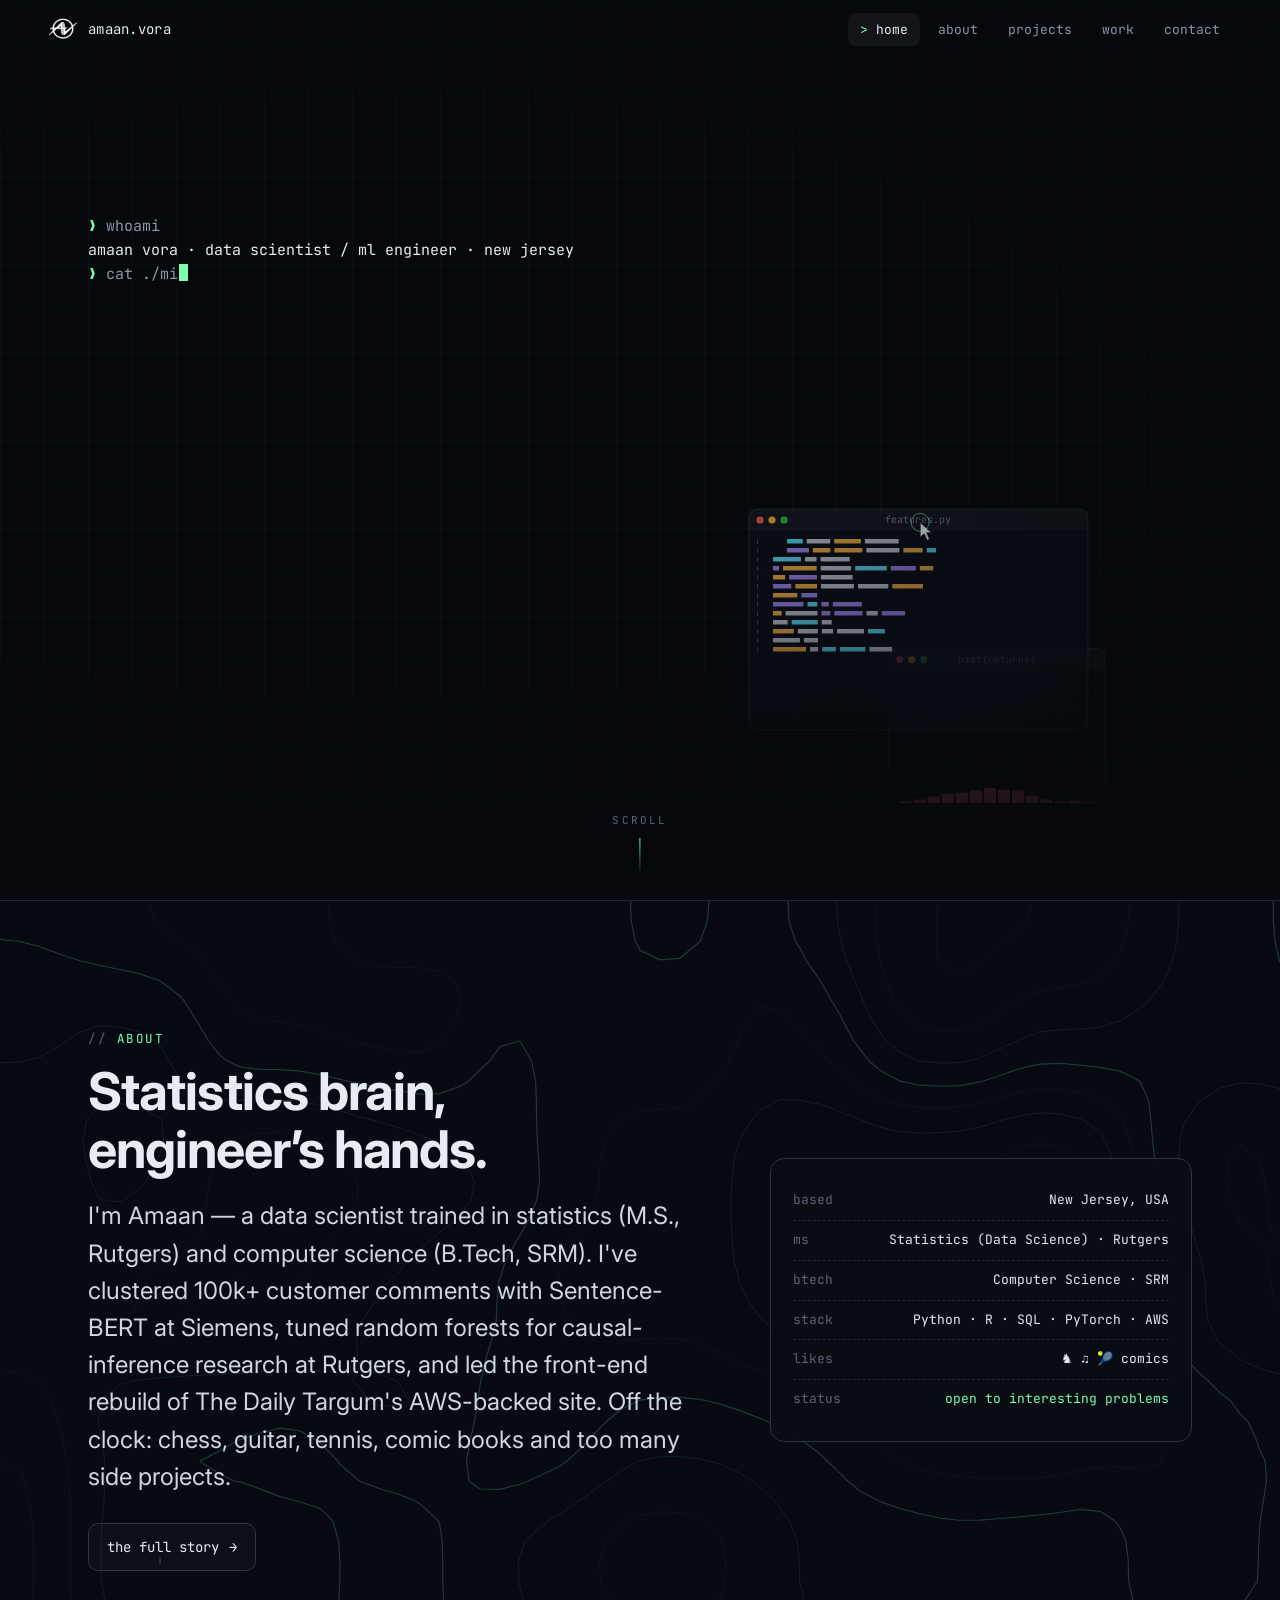
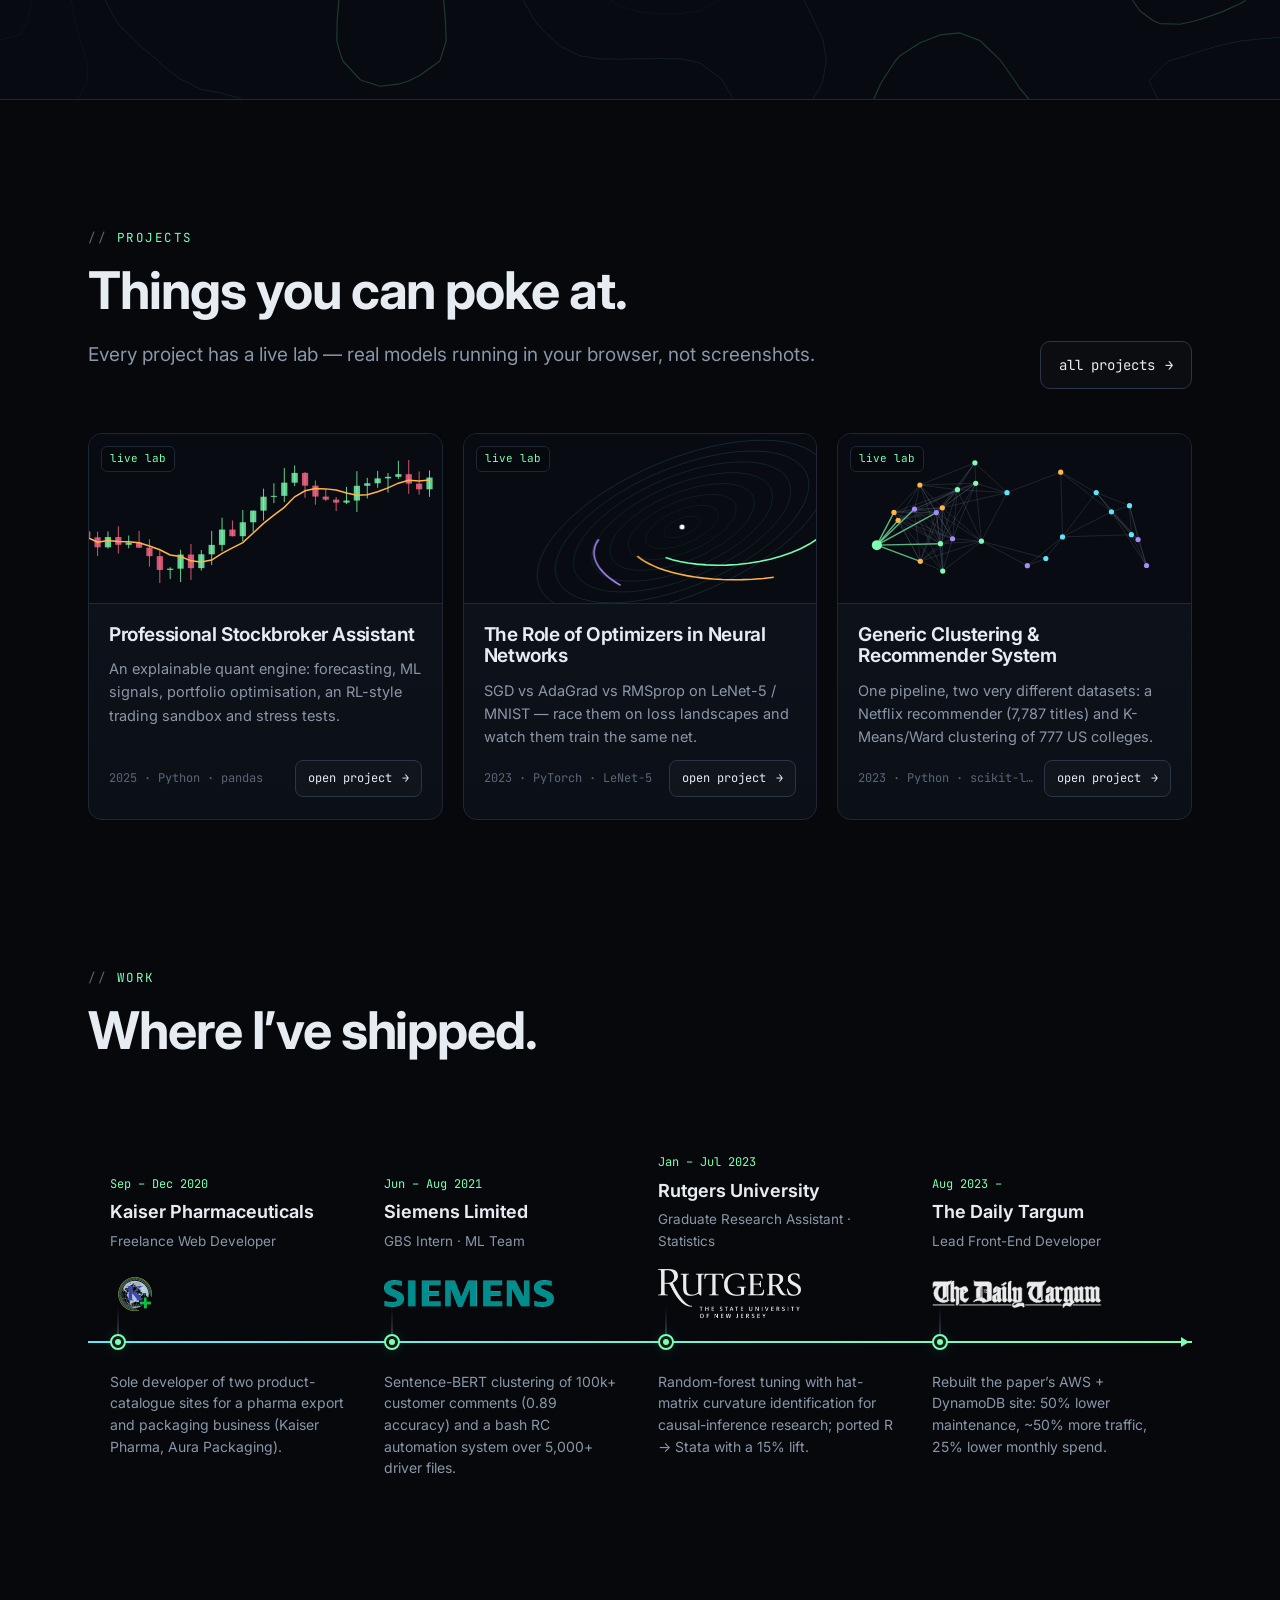
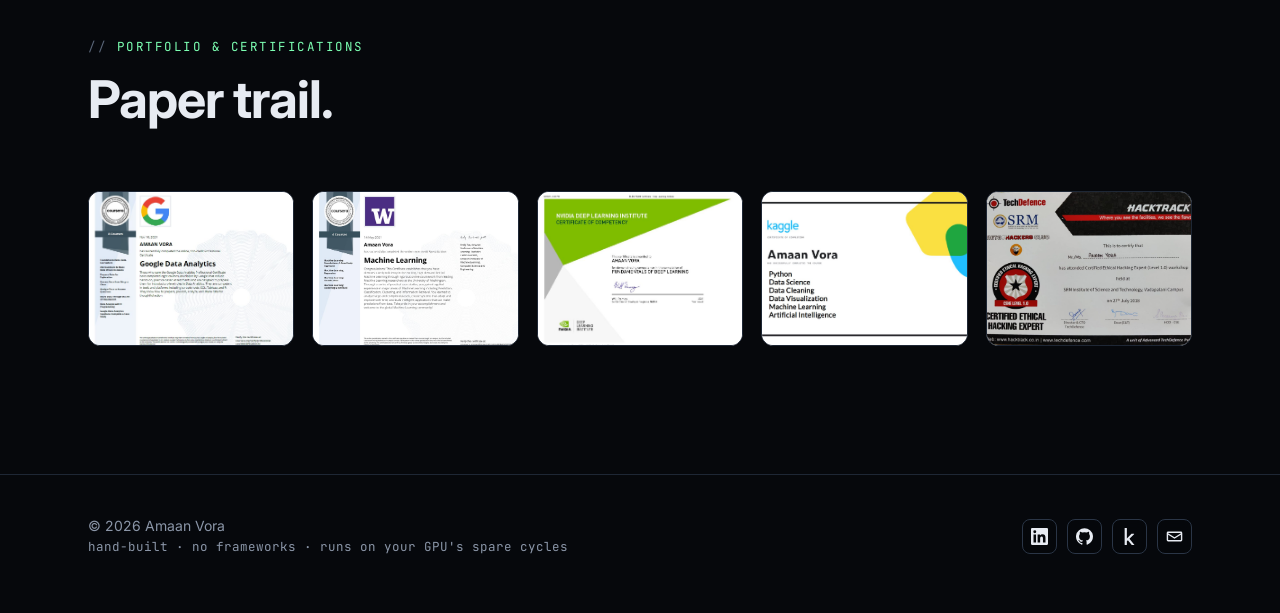
==== index.html @ f34b59be "Rebuild portfolio with live data-project labs Static site (home, about, projects, project lab pages)" ====
<!doctype html>
<html lang="en">
<head>
  <meta charset="utf-8">
  <meta name="viewport" content="width=device-width, initial-scale=1">
  <title>Amaan Vora — Data Scientist</title>
  <meta name="description" content="Amaan Vora — data scientist and ML engineer. Interactive projects, work and certifications.">
  <link rel="icon" href="assets/img/av-logo.png">
  <link rel="preconnect" href="https://fonts.googleapis.com"><link rel="preconnect" href="https://fonts.gstatic.com" crossorigin>
  <link href="https://fonts.googleapis.com/css2?family=Inter:wght@400;500;600;700;800&family=JetBrains+Mono:wght@400;500;600;700;800&display=swap" rel="stylesheet">
  <link rel="stylesheet" href="css/style.css">
</head>
<body data-page="home">

  <!-- HERO -->
  <header class="hero" id="hero">
    <canvas class="bg" id="heroCanvas" aria-hidden="true"></canvas>
    <div class="vignette"></div>
    <div class="wrap">
      <div class="term-lines" id="termLines" aria-hidden="true"></div>
      <h1 class="headline" id="headline" aria-label="Turning noise into signal."></h1>
      <p class="sub" id="heroSub"></p>
      <div class="socials" data-socials></div>
    </div>
    <div class="scroll-cue">SCROLL<i></i></div>
  </header>

  <!-- ABOUT -->
  <section class="about-strip section" id="about">
    <canvas id="aboutCanvas" aria-hidden="true"></canvas>
    <div class="wrap">
      <div class="reveal">
        <p class="eyebrow">about</p>
        <h2 class="title">Statistics brain,<br>engineer’s hands.</h2>
        <p class="big" id="aboutShort"></p>
        <a class="btn" href="about.html">the full story <span class="arr">→</span></a>
      </div>
      <div class="about-card reveal d2">
        <div class="row"><span class="k">based</span><span class="v">New Jersey, USA</span></div>
        <div class="row"><span class="k">ms</span><span class="v">Statistics (Data Science) · Rutgers</span></div>
        <div class="row"><span class="k">btech</span><span class="v">Computer Science · SRM</span></div>
        <div class="row"><span class="k">stack</span><span class="v">Python · R · SQL · PyTorch · AWS</span></div>
        <div class="row"><span class="k">likes</span><span class="v">♞ ♫ 🎾 comics</span></div>
        <div class="row"><span class="k">status</span><span class="v accent">open to interesting problems</span></div>
      </div>
    </div>
  </section>

  <!-- PROJECTS -->
  <section class="section" id="projects">
    <div class="wrap">
      <div class="section-head reveal">
        <div>
          <p class="eyebrow">projects</p>
          <h2 class="title">Things you can poke at.</h2>
          <p class="lede">Every project has a live lab — real models running in your browser, not screenshots.</p>
        </div>
        <a class="btn" href="projects.html">all projects <span class="arr">→</span></a>
      </div>
      <div class="cards" id="featured"></div>
    </div>
  </section>

  <!-- WORK -->
  <section class="section" id="work" style="padding-top:20px">
    <div class="wrap">
      <div class="section-head reveal">
        <div>
          <p class="eyebrow">work</p>
          <h2 class="title">Where I’ve shipped.</h2>
        </div>
      </div>
      <div class="timeline-scroller">
        <div class="timeline" id="timeline"><div class="axis"><i></i></div></div>
      </div>
    </div>
  </section>

  <!-- CERTS -->
  <section class="section" id="certs" style="padding-top:20px">
    <div class="wrap">
      <div class="section-head reveal">
        <div>
          <p class="eyebrow">portfolio &amp; certifications</p>
          <h2 class="title">Paper trail.</h2>
        </div>
      </div>
      <div class="certs" id="certGrid"></div>
    </div>
  </section>

  <div class="lightbox" id="lightbox"><figure><img alt=""><figcaption></figcaption></figure></div>

  <script src="js/data.js"></script>
  <script src="js/site.js"></script>
  <script src="js/minis.js"></script>
  <script src="js/home.js"></script>
</body>
</html>
---- css/style.css ----
/* =========================================================
   Amaan Vora — portfolio design system
   ========================================================= */
:root {
  --bg: #06080c;
  --bg-2: #0b0f16;
  --panel: #0f141d;
  --panel-2: #141b26;
  --line: #1e2735;
  --line-2: #2a3546;
  --text: #e7ebf2;
  --muted: #8b96a8;
  --dim: #5a6578;
  --accent: #7cffb2;      /* signal green */
  --accent-2: #5ee6ff;    /* cyan */
  --amber: #ffb547;
  --bronze: #c98a4b;
  --rose: #ff6b8b;
  --violet: #a78bfa;
  --mono: 'JetBrains Mono', ui-monospace, SFMono-Regular, Menlo, monospace;
  --sans: 'Inter', system-ui, -apple-system, Segoe UI, Roboto, sans-serif;
  --pixel: 'Press Start 2P', var(--mono);
  --radius: 14px;
  --gutter: clamp(16px, 4vw, 48px);
  --maxw: 1200px;
  color-scheme: dark;
}

* { box-sizing: border-box; }
html { scroll-behavior: smooth; }
html, body { margin: 0; background: var(--bg); color: var(--text); }
body {
  font-family: var(--sans);
  font-size: 16px;
  line-height: 1.6;
  -webkit-font-smoothing: antialiased;
  overflow-x: hidden;
}
img { max-width: 100%; display: block; }
a { color: inherit; text-decoration: none; }
button { font: inherit; color: inherit; }
::selection { background: var(--accent); color: #000; }

.wrap { max-width: var(--maxw); margin: 0 auto; padding: 0 var(--gutter); }
.mono { font-family: var(--mono); }
.muted { color: var(--muted); }
.accent { color: var(--accent); }

/* ---------- nav ---------- */
.nav {
  position: fixed; inset: 0 0 auto 0; z-index: 50;
  display: flex; align-items: center; justify-content: space-between;
  padding: 14px var(--gutter);
  transition: background .3s, backdrop-filter .3s, border-color .3s;
  border-bottom: 1px solid transparent;
}
.nav.scrolled { background: rgba(6, 8, 12, .72); backdrop-filter: blur(12px); border-color: var(--line); }
.nav .brand { display: flex; align-items: center; gap: 10px; font-family: var(--mono); font-size: 14px; letter-spacing: .02em; }
.nav .brand img { width: 30px; height: 30px; }
.nav .brand span b { color: var(--accent); font-weight: 500; }
.nav ul { display: flex; gap: 6px; list-style: none; margin: 0; padding: 0; }
.nav ul a {
  font-family: var(--mono); font-size: 13px; padding: 8px 12px; border-radius: 8px; color: var(--muted);
  transition: color .2s, background .2s;
}
.nav ul a:hover, .nav ul a.active { color: var(--text); background: rgba(255,255,255,.05); }
.nav ul a.active::before { content: '> '; color: var(--accent); }
.nav .burger { display: none; background: none; border: 1px solid var(--line-2); border-radius: 8px; width: 40px; height: 36px; cursor: pointer; }
.nav .burger i { display: block; width: 18px; height: 2px; background: var(--text); margin: 4px auto; transition: transform .3s, opacity .3s; }
@media (max-width: 720px) {
  .nav .burger { display: block; }
  .nav ul {
    position: fixed; top: 64px; right: 12px; left: 12px; flex-direction: column; padding: 10px;
    background: rgba(11,15,22,.97); border: 1px solid var(--line); border-radius: 12px;
    transform: translateY(-10px); opacity: 0; pointer-events: none; transition: .25s;
  }
  .nav.open ul { transform: none; opacity: 1; pointer-events: auto; }
  .nav ul a { display: block; padding: 12px; font-size: 15px; }
}

/* ---------- buttons & chips ---------- */
.btn {
  display: inline-flex; align-items: center; gap: 10px; cursor: pointer;
  font-family: var(--mono); font-size: 14px; padding: 12px 18px; border-radius: 10px;
  border: 1px solid var(--line-2); background: rgba(255,255,255,.02); color: var(--text);
  transition: border-color .2s, background .2s, transform .2s, color .2s;
}
.btn:hover { border-color: var(--accent); color: var(--accent); transform: translateY(-1px); }
.btn.primary { background: var(--accent); color: #04130a; border-color: var(--accent); font-weight: 600; }
.btn.primary:hover { background: #a6ffcb; color: #04130a; }
.btn.sm { padding: 8px 12px; font-size: 12px; border-radius: 8px; }
.btn .arr { transition: transform .2s; }
.btn:hover .arr { transform: translateX(3px); }
.chip {
  display: inline-block; font-family: var(--mono); font-size: 11.5px; padding: 4px 9px; border-radius: 999px;
  border: 1px solid var(--line-2); color: var(--muted); white-space: nowrap;
}
.chips { display: flex; flex-wrap: wrap; gap: 6px; }

/* ---------- section scaffolding ---------- */
section { position: relative; }
.section { padding: clamp(72px, 10vw, 140px) 0; }
.eyebrow { font-family: var(--mono); font-size: 12.5px; color: var(--accent); letter-spacing: .12em; text-transform: uppercase; margin: 0 0 14px; }
.eyebrow::before { content: '// '; color: var(--dim); }
h1, h2, h3 { line-height: 1.12; margin: 0; letter-spacing: -.02em; }
h2.title { font-size: clamp(30px, 4.6vw, 52px); font-weight: 700; margin-bottom: 18px; }
.lede { font-size: clamp(16px, 1.6vw, 19px); color: var(--muted); max-width: 64ch; }
.section-head { display: flex; justify-content: space-between; align-items: end; gap: 24px; flex-wrap: wrap; margin-bottom: 44px; }

/* reveal on scroll */
.reveal { opacity: 0; transform: translateY(24px); transition: opacity .8s cubic-bezier(.2,.7,.2,1), transform .8s cubic-bezier(.2,.7,.2,1); }
.reveal.in { opacity: 1; transform: none; }
.reveal.d1 { transition-delay: .08s; } .reveal.d2 { transition-delay: .16s; } .reveal.d3 { transition-delay: .24s; }

/* ---------- footer ---------- */
.footer { border-top: 1px solid var(--line); padding: 40px 0 56px; color: var(--muted); font-size: 14px; }
.footer .wrap { display: flex; justify-content: space-between; gap: 20px; flex-wrap: wrap; align-items: center; }
.footer .mono { font-size: 12.5px; }
.socials { display: flex; gap: 10px; flex-wrap: wrap; }
.social {
  display: inline-flex; align-items: center; gap: 9px; padding: 10px 14px; border-radius: 10px;
  border: 1px solid var(--line-2); font-family: var(--mono); font-size: 13px; color: var(--text);
  background: rgba(6,8,12,.55); backdrop-filter: blur(6px);
  transition: border-color .2s, color .2s, transform .2s;
}
.social svg { width: 17px; height: 17px; fill: currentColor; }
.social:hover { border-color: var(--accent); color: var(--accent); transform: translateY(-2px); }
.footer .social { padding: 8px; border-radius: 8px; }
.footer .social span { display: none; }

/* =========================================================
   HOME
   ========================================================= */
.hero { position: relative; min-height: 100svh; display: flex; align-items: center; overflow: hidden; }
.hero canvas.bg { position: absolute; inset: 0; width: 100%; height: 100%; }
.hero .vignette { position: absolute; inset: 0; pointer-events: none;
  background: radial-gradient(120% 80% at 30% 50%, transparent 30%, rgba(6,8,12,.85) 85%), linear-gradient(to bottom, transparent 70%, var(--bg)); }
.hero .wrap { position: relative; z-index: 2; width: 100%; padding-top: 80px; padding-bottom: 60px; }
.term-lines { font-family: var(--mono); font-size: clamp(13px, 1.4vw, 15px); color: var(--muted); min-height: 5.2em; margin-bottom: 18px; }
.term-lines .ln { white-space: pre; }
.term-lines .p { color: var(--accent); }
.term-lines .out { color: var(--text); }
.headline {
  font-family: var(--mono); font-weight: 700; font-size: clamp(40px, 8.6vw, 112px);
  line-height: 1.02; letter-spacing: -.04em; margin: 0; min-height: 2.1em;
}
.headline .l2 { color: var(--accent); }
.caret { display: inline-block; width: .55em; height: .95em; background: var(--accent); vertical-align: -0.1em; margin-left: .06em; animation: blink 1s steps(1) infinite; }
.term-lines .caret { width: .6em; height: 1.1em; }
@keyframes blink { 50% { opacity: 0; } }
.hero .sub { font-size: clamp(16px, 1.8vw, 20px); color: var(--muted); max-width: 52ch; margin: 26px 0 32px; opacity: 0; transform: translateY(10px); transition: .8s; }
.hero .socials { opacity: 0; transform: translateY(10px); transition: .8s .15s; }
.hero.done .sub, .hero.done .socials { opacity: 1; transform: none; }
.scroll-cue { position: absolute; left: 50%; bottom: 26px; transform: translateX(-50%); z-index: 2; font-family: var(--mono); font-size: 11px; color: var(--dim); letter-spacing: .2em; text-align: center; }
.scroll-cue i { display: block; width: 1px; height: 36px; margin: 8px auto 0; background: linear-gradient(var(--accent), transparent); animation: cue 2s infinite; transform-origin: top; }
@keyframes cue { 0% { transform: scaleY(0); } 50% { transform: scaleY(1); } 100% { transform: scaleY(1); opacity: 0; } }

/* about strip */
.about-strip { background: #070a10; overflow: hidden; border-top: 1px solid var(--line); border-bottom: 1px solid var(--line); }
.about-strip canvas { position: absolute; inset: 0; width: 100%; height: 100%; opacity: .9; }
.about-strip .wrap { position: relative; z-index: 1; display: grid; grid-template-columns: 1.2fr .8fr; gap: 48px; align-items: center; }
.about-strip p.big { font-size: clamp(18px, 2.1vw, 24px); line-height: 1.55; color: #cfd6e2; margin: 0 0 28px; }
.about-card { border: 1px solid var(--line-2); border-radius: var(--radius); background: rgba(10,14,20,.7); backdrop-filter: blur(8px); padding: 22px; font-family: var(--mono); font-size: 13px; }
.about-card .row { display: flex; justify-content: space-between; gap: 12px; padding: 9px 0; border-bottom: 1px dashed var(--line); }
.about-card .row:last-child { border: 0; }
.about-card .k { color: var(--dim); }
.about-card .v { color: var(--text); text-align: right; }
.about-card .v.accent { color: var(--accent); }
@media (max-width: 860px) { .about-strip .wrap { grid-template-columns: 1fr; } }

/* project cards */
.cards { display: grid; grid-template-columns: repeat(3, 1fr); gap: 20px; }
@media (max-width: 960px) { .cards { grid-template-columns: 1fr 1fr; } }
@media (max-width: 640px) { .cards { grid-template-columns: 1fr; } }
.pcard {
  position: relative; display: flex; flex-direction: column; border: 1px solid var(--line); border-radius: var(--radius);
  background: linear-gradient(180deg, var(--panel), var(--bg-2)); overflow: hidden;
  transition: border-color .3s, transform .3s, box-shadow .3s;
}
.pcard:hover { border-color: var(--line-2); transform: translateY(-4px); box-shadow: 0 20px 50px -20px rgba(124,255,178,.18); }
.pcard .viz { height: 170px; border-bottom: 1px solid var(--line); position: relative; background: #080b11; }
.pcard .viz canvas { width: 100%; height: 100%; display: block; }
.pcard .viz .tag { position: absolute; top: 12px; left: 12px; font-family: var(--mono); font-size: 11px; color: var(--accent); background: rgba(6,8,12,.75); padding: 3px 8px; border-radius: 6px; border: 1px solid var(--line); }
.pcard .body { padding: 20px 20px 22px; display: flex; flex-direction: column; gap: 12px; flex: 1; }
.pcard h3 { font-size: 19px; font-weight: 650; }
.pcard p { margin: 0; color: var(--muted); font-size: 14.5px; flex: 1; }
.pcard .foot { display: flex; justify-content: space-between; align-items: center; gap: 10px; }
.pcard .yr { font-family: var(--mono); font-size: 12px; color: var(--dim); min-width: 0; overflow: hidden; text-overflow: ellipsis; white-space: nowrap; }
.pcard .foot .btn { white-space: nowrap; flex-shrink: 0; }

/* work timeline */
.timeline-scroller { overflow-x: auto; overflow-y: hidden; padding: 8px 0 18px; scrollbar-width: thin; scrollbar-color: var(--line-2) transparent; }
.timeline { position: relative; display: grid; grid-auto-flow: column; grid-auto-columns: minmax(250px, 1fr); min-width: 100%; padding: 0 4px; }
.timeline .axis { position: absolute; left: 0; right: 0; top: 210px; height: 2px; background: var(--line); }
.timeline .axis i { position: absolute; inset: 0; background: linear-gradient(90deg, var(--accent-2), var(--accent)); transform-origin: left; transform: scaleX(0); transition: transform 1.6s cubic-bezier(.6,.1,.2,1); }
.timeline.in .axis i { transform: scaleX(1); }
.timeline .axis::after { content: ''; position: absolute; right: -2px; top: -4px; border: 5px solid transparent; border-left: 8px solid var(--accent); }
.tnode { position: relative; padding: 0 18px; height: 340px; }
.tnode .above { position: absolute; left: 18px; right: 18px; bottom: calc(340px - 210px + 22px); display: flex; flex-direction: column; gap: 4px; }
.tnode .dates { font-family: var(--mono); font-size: 12px; color: var(--accent); }
.tnode .org { font-size: 18px; font-weight: 650; }
.tnode .role { font-size: 13.5px; color: var(--muted); }
.tnode .logo { height: 50px; display: flex; align-items: center; margin-top: 12px; }
.tnode .logo img { max-height: 50px; max-width: 170px; object-fit: contain; filter: drop-shadow(0 0 0 transparent); opacity: .92; }
.tnode .dot { position: absolute; left: 18px; top: 203px; width: 16px; height: 16px; border-radius: 50%; background: var(--bg); border: 2px solid var(--accent); transform: scale(0); transition: transform .4s cubic-bezier(.3,1.6,.5,1); }
.tnode .dot::after { content: ''; position: absolute; inset: 3px; border-radius: 50%; background: var(--accent); box-shadow: 0 0 14px var(--accent); }
.timeline.in .tnode .dot { transform: scale(1); }
.tnode .below { position: absolute; top: 240px; left: 18px; right: 18px; font-size: 14px; color: var(--muted); line-height: 1.55; opacity: 0; transform: translateY(8px); transition: .6s; }
.timeline.in .tnode .below { opacity: 1; transform: none; }
.tnode .stem { position: absolute; left: 25px; top: 176px; width: 2px; height: 27px; background: linear-gradient(transparent, var(--line-2)); }

/* certificates */
.certs { display: grid; grid-template-columns: repeat(auto-fit, minmax(200px, 1fr)); gap: 18px; }
.cert {
  position: relative; border-radius: 12px; overflow: hidden; border: 1px solid var(--line); background: #fff;
  aspect-ratio: 1.33; cursor: zoom-in; transform-style: preserve-3d; transition: transform .25s, box-shadow .3s, border-color .3s;
}
.cert img { width: 100%; height: 100%; object-fit: cover; object-position: top; }
.cert::after { content: ''; position: absolute; inset: 0; background: linear-gradient(115deg, transparent 40%, rgba(255,255,255,.35) 50%, transparent 60%); transform: translateX(-100%); transition: transform .7s; }
.cert:hover::after { transform: translateX(100%); }
.cert:hover { box-shadow: 0 24px 60px -24px rgba(94,230,255,.35); border-color: var(--line-2); }
.lightbox { position: fixed; inset: 0; z-index: 100; background: rgba(3,4,7,.9); backdrop-filter: blur(6px); display: none; align-items: center; justify-content: center; padding: 24px; cursor: zoom-out; }
.lightbox.on { display: flex; }
.lightbox figure { margin: 0; max-width: min(1100px, 96vw); }
.lightbox img { max-height: 82vh; border-radius: 10px; margin: 0 auto; }
.lightbox figcaption { font-family: var(--mono); font-size: 13px; color: var(--muted); text-align: center; margin-top: 14px; }

/* =========================================================
   PROJECTS
   ========================================================= */
.proj-hero { position: relative; min-height: 78svh; display: flex; align-items: flex-end; overflow: hidden; border-bottom: 1px solid var(--line); }
.proj-hero canvas { position: absolute; inset: 0; width: 100%; height: 100%; }
.proj-hero .wrap { position: relative; z-index: 2; padding-top: 120px; padding-bottom: 60px; width: 100%; }
.proj-hero h1 { font-family: var(--mono); font-size: clamp(38px, 7vw, 88px); letter-spacing: -.04em; }
.proj-hero h1 em { font-style: normal; color: var(--accent); }
.proj-hero .lede { margin-top: 16px; }
.proj-hero .fade { position: absolute; inset: 0; background: linear-gradient(to top, var(--bg) 4%, rgba(6,8,12,.55) 45%, rgba(6,8,12,.2)); pointer-events: none; z-index: 1; }
.filters { display: flex; gap: 8px; flex-wrap: wrap; margin-bottom: 30px; }
.filters button { cursor: pointer; font-family: var(--mono); font-size: 12.5px; padding: 8px 14px; border-radius: 999px; border: 1px solid var(--line-2); background: transparent; color: var(--muted); transition: .2s; }
.filters button:hover { color: var(--text); }
.filters button.on { background: var(--accent); border-color: var(--accent); color: #04130a; }
.pcard.hide { display: none; }

/* project detail */
.pd-head { padding: 130px 0 40px; border-bottom: 1px solid var(--line); background: radial-gradient(80% 120% at 85% 0%, rgba(94,230,255,.08), transparent 60%), radial-gradient(60% 80% at 0% 0%, rgba(124,255,178,.06), transparent 60%); }
.crumbs { font-family: var(--mono); font-size: 12.5px; color: var(--dim); margin-bottom: 18px; }
.crumbs a:hover { color: var(--accent); }
.pd-head h1 { font-size: clamp(30px, 5vw, 56px); font-weight: 750; max-width: 22ch; }
.pd-head .lede { margin: 16px 0 24px; }
.pd-head .actions { display: flex; gap: 10px; flex-wrap: wrap; margin-top: 26px; }
.metrics { display: grid; grid-template-columns: repeat(3, 1fr); gap: 1px; background: var(--line); border: 1px solid var(--line); border-radius: 12px; overflow: hidden; margin-top: 34px; max-width: 760px; }
.metrics div { background: var(--bg-2); padding: 16px 18px; }
.metrics b { display: block; font-family: var(--mono); font-size: clamp(18px, 2.4vw, 26px); color: var(--accent); font-weight: 600; }
.metrics span { font-size: 12.5px; color: var(--muted); }
@media (max-width: 560px) { .metrics { grid-template-columns: 1fr; } }

.lab { margin: 40px 0 10px; border: 1px solid var(--line-2); border-radius: 16px; overflow: hidden; background: var(--bg-2); box-shadow: 0 30px 80px -40px rgba(0,0,0,.9); }
.lab-bar { display: flex; align-items: center; gap: 8px; padding: 10px 14px; border-bottom: 1px solid var(--line); background: #0a0e15; font-family: var(--mono); font-size: 12px; color: var(--dim); }
.lab-bar .dots { display: flex; gap: 6px; margin-right: 8px; }
.lab-bar .dots i { width: 10px; height: 10px; border-radius: 50%; background: #2a3242; }
.lab-bar .dots i:nth-child(1) { background: #ff5f57; } .lab-bar .dots i:nth-child(2) { background: #febc2e; } .lab-bar .dots i:nth-child(3) { background: #28c840; }
.lab-bar .live { margin-left: auto; color: var(--accent); display: flex; align-items: center; gap: 6px; }
.lab-bar .live::before { content: ''; width: 7px; height: 7px; border-radius: 50%; background: var(--accent); box-shadow: 0 0 8px var(--accent); animation: blink 1.6s infinite; }
.lab-body { padding: clamp(14px, 2.4vw, 26px); }
.tabs { display: flex; gap: 4px; flex-wrap: wrap; border-bottom: 1px solid var(--line); margin: calc(-1 * clamp(14px, 2.4vw, 26px)) calc(-1 * clamp(14px, 2.4vw, 26px)) 22px; padding: 0 clamp(10px, 2vw, 20px); background: #0a0e15; overflow-x: auto; }
.tabs button { cursor: pointer; background: none; border: 0; border-bottom: 2px solid transparent; padding: 13px 14px 11px; font-family: var(--mono); font-size: 12.5px; color: var(--muted); white-space: nowrap; }
.tabs button.on { color: var(--text); border-color: var(--accent); }
.tabpane { display: none; } .tabpane.on { display: block; }

.controls { display: flex; flex-wrap: wrap; gap: 14px 22px; align-items: flex-end; margin-bottom: 18px; }
.ctl { display: flex; flex-direction: column; gap: 6px; font-family: var(--mono); font-size: 11.5px; color: var(--muted); min-width: 120px; }
.ctl output { color: var(--accent); }
.ctl .lbl { display: flex; justify-content: space-between; gap: 10px; }
select, input[type=text], input[type=number] {
  background: var(--panel); border: 1px solid var(--line-2); color: var(--text); border-radius: 8px; padding: 9px 11px; font-family: var(--mono); font-size: 13px; outline: none; min-width: 0;
}
select:focus, input[type=text]:focus { border-color: var(--accent); }
input[type=range] { -webkit-appearance: none; appearance: none; width: 100%; min-width: 120px; height: 4px; border-radius: 4px; background: var(--line-2); outline: none; }
input[type=range]::-webkit-slider-thumb { -webkit-appearance: none; width: 14px; height: 14px; border-radius: 50%; background: var(--accent); cursor: pointer; box-shadow: 0 0 0 4px rgba(124,255,178,.15); }
input[type=range]::-moz-range-thumb { width: 14px; height: 14px; border: 0; border-radius: 50%; background: var(--accent); cursor: pointer; }
.seg { display: inline-flex; border: 1px solid var(--line-2); border-radius: 9px; overflow: hidden; }
.seg button { cursor: pointer; background: transparent; border: 0; padding: 8px 12px; font-family: var(--mono); font-size: 12px; color: var(--muted); }
.seg button + button { border-left: 1px solid var(--line-2); }
.seg button.on { background: var(--accent); color: #04130a; }

.grid2 { display: grid; grid-template-columns: 1fr 1fr; gap: 18px; }
.grid3 { display: grid; grid-template-columns: repeat(3, 1fr); gap: 18px; }
.grid-main { display: grid; grid-template-columns: 1.6fr 1fr; gap: 18px; }
@media (max-width: 860px) { .grid2, .grid3, .grid-main { grid-template-columns: 1fr; } }
.panel { border: 1px solid var(--line); border-radius: 12px; background: var(--panel); padding: 14px; min-width: 0; }
.panel h4 { margin: 0 0 10px; font-family: var(--mono); font-size: 12px; font-weight: 500; color: var(--muted); letter-spacing: .04em; display: flex; justify-content: space-between; gap: 10px; }
.panel h4 b { color: var(--text); font-weight: 500; }
.chart { width: 100%; height: 300px; display: block; }
.chart.sm { height: 180px; } .chart.xs { height: 120px; } .chart.lg { height: 380px; }
.kpis { display: grid; grid-template-columns: repeat(auto-fit, minmax(120px, 1fr)); gap: 10px; margin-bottom: 18px; }
.kpi { border: 1px solid var(--line); border-radius: 10px; padding: 11px 13px; background: var(--panel); }
.kpi span { display: block; font-family: var(--mono); font-size: 10.5px; color: var(--dim); text-transform: uppercase; letter-spacing: .08em; }
.kpi b { font-family: var(--mono); font-size: 19px; font-weight: 600; }
.pos { color: var(--accent) !important; } .neg { color: var(--rose) !important; } .warn { color: var(--amber) !important; }
.note { font-size: 12.5px; color: var(--dim); font-family: var(--mono); margin-top: 12px; }
table.tbl { width: 100%; border-collapse: collapse; font-family: var(--mono); font-size: 12.5px; }
table.tbl th, table.tbl td { padding: 8px 6px; border-bottom: 1px solid var(--line); text-align: right; }
table.tbl th:first-child, table.tbl td:first-child { text-align: left; }
table.tbl th { color: var(--dim); font-weight: 500; }
.legend { display: flex; flex-wrap: wrap; gap: 6px 14px; font-family: var(--mono); font-size: 11.5px; color: var(--muted); margin-top: 8px; }
.legend i { display: inline-block; width: 10px; height: 10px; border-radius: 2px; margin-right: 6px; vertical-align: -1px; }
.legend .off { opacity: .35; }
.legend span { cursor: pointer; }

.story { display: grid; grid-template-columns: 1fr 1fr; gap: 48px; padding: 60px 0 30px; }
.story p { color: #c3cbd8; margin: 0 0 16px; }
@media (max-width: 860px) { .story { grid-template-columns: 1fr; gap: 24px; } }
.pipeline { list-style: none; margin: 0; padding: 0; counter-reset: s; }
.pipeline li { counter-increment: s; position: relative; padding: 0 0 18px 42px; font-family: var(--mono); font-size: 13.5px; color: var(--text); }
.pipeline li::before { content: counter(s, decimal-leading-zero); position: absolute; left: 0; top: 0; color: var(--accent); font-size: 12px; }
.pipeline li::after { content: ''; position: absolute; left: 7px; top: 22px; bottom: 2px; width: 1px; background: var(--line-2); }
.pipeline li:last-child::after { display: none; }
.next-proj { display: flex; justify-content: space-between; gap: 12px; flex-wrap: wrap; padding: 30px 0 80px; border-top: 1px solid var(--line); margin-top: 40px; }

/* =========================================================
   ABOUT
   ========================================================= */
body.about { background: #040507; }
.crt { position: fixed; inset: 0; z-index: 200; background: #000; display: flex; align-items: center; justify-content: center; pointer-events: none; }
.crt .beam { width: 100%; height: 2px; background: #fff; box-shadow: 0 0 30px 6px #bfe; transform: scaleX(0); }
.crt.go .beam { animation: crt-on 1.1s cubic-bezier(.2,.8,.2,1) forwards; }
.crt.done { animation: crt-fade .5s forwards; }
@keyframes crt-on {
  0% { transform: scaleX(0) scaleY(1); opacity: 1; }
  35% { transform: scaleX(1) scaleY(1); opacity: 1; }
  60% { transform: scaleX(1) scaleY(200); opacity: .9; background: #dff; }
  100% { transform: scaleX(1) scaleY(600); opacity: 0; }
}
@keyframes crt-fade { to { opacity: 0; visibility: hidden; } }
.scanlines { position: fixed; inset: 0; z-index: 3; pointer-events: none; background: repeating-linear-gradient(to bottom, rgba(255,255,255,.022) 0 1px, transparent 1px 3px); mix-blend-mode: overlay; }

.ab-hero { position: relative; height: 100svh; min-height: 560px; overflow: hidden; display: flex; align-items: center; justify-content: center; text-align: center; }
.ab-hero canvas { position: absolute; inset: 0; width: 100%; height: 100%; }
.ab-hero .inner { position: relative; z-index: 2; padding: 0 16px; transform: translateY(-9vh); }
.atari {
  font-family: var(--pixel); font-size: clamp(26px, 6.4vw, 78px); line-height: 1.25; letter-spacing: .02em; margin: 0;
  color: #fff4d6;
  text-shadow: 3px 0 0 #ff2e63, -3px 0 0 #08d9d6, 0 0 24px rgba(255,180,70,.55), 0 0 2px #fff;
  opacity: 0;
}
.atari.on { animation: atari-in .9s steps(6) forwards, flick 4s 1s infinite; }
@keyframes atari-in { 0% { opacity: 0; transform: scale(1.6); filter: blur(6px); } 100% { opacity: 1; transform: none; filter: none; } }
@keyframes flick { 0%, 96%, 100% { opacity: 1; } 97% { opacity: .6; } 98% { opacity: 1; } 99% { opacity: .8; } }
.atari-sub { font-family: var(--pixel); font-size: clamp(9px, 1.2vw, 13px); color: var(--amber); letter-spacing: .2em; margin-top: 28px; opacity: 0; }
.atari-sub.on { opacity: 1; animation: blink 1.1s steps(1) infinite 1s; }
.atari-meta { font-family: var(--pixel); font-size: 9px; color: #6c7488; letter-spacing: .15em; position: absolute; top: 90px; left: var(--gutter); right: var(--gutter); display: flex; justify-content: space-between; z-index: 2; opacity: 0; transition: opacity 1s; }
.atari-meta.on { opacity: 1; }
.atari-meta b { color: #fff4d6; font-weight: 400; }

.chapter { position: relative; min-height: 82vh; display: flex; align-items: center; padding: 110px 0; overflow: hidden; }
.chapter > canvas, .chapter > .bgfx { position: absolute; inset: 0; width: 100%; height: 100%; z-index: 0; pointer-events: none; }
.chapter .wrap { position: relative; z-index: 2; width: 100%; }
.chapter .copy { max-width: 620px; }
.chapter.right .copy { margin-left: auto; }
.chapter h2 { font-size: clamp(32px, 5vw, 60px); font-weight: 750; margin-bottom: 22px; }
.chapter h2 small { display: block; font-family: var(--mono); font-size: 13px; font-weight: 400; color: var(--dim); letter-spacing: .1em; margin-bottom: 14px; }
.chapter p { color: #c6cdd9; font-size: clamp(16px, 1.5vw, 18px); margin: 0 0 16px; }
.chapter .facts { display: grid; grid-template-columns: 1fr 1fr; gap: 10px; margin-top: 26px; }
.chapter .fact { border: 1px solid rgba(255,255,255,.07); background: rgba(8,10,14,.6); backdrop-filter: blur(4px); border-radius: 10px; padding: 12px 14px; }
.chapter .fact b { display: block; font-family: var(--mono); color: var(--amber); font-size: 15px; font-weight: 500; }
.chapter .fact span { font-size: 13px; color: var(--muted); }
@media (max-width: 560px) { .chapter .facts { grid-template-columns: 1fr; } }
.portrait { width: 140px; height: 140px; border-radius: 50%; object-fit: cover; border: 2px solid rgba(255,181,71,.4); margin-bottom: 26px; filter: grayscale(.25) contrast(1.05); }
.edu { display: grid; gap: 12px; margin-top: 18px; }
.edu div { display: flex; justify-content: space-between; gap: 14px; border-bottom: 1px dashed rgba(255,255,255,.08); padding-bottom: 10px; font-size: 15px; }
.edu span { font-family: var(--mono); font-size: 12.5px; color: var(--dim); white-space: nowrap; }
.lang { font-family: var(--mono); font-size: 13px; color: var(--muted); }

@media (prefers-reduced-motion: reduce) {
  * { animation-duration: .01ms !important; animation-iteration-count: 1 !important; transition-duration: .01ms !important; scroll-behavior: auto !important; }
}

/* ---------- lab explanations & source excerpts ---------- */
.explain { border-left: 2px solid var(--accent); background: linear-gradient(90deg, rgba(124,255,178,.06), transparent 70%); padding: 12px 16px; border-radius: 0 10px 10px 0; margin: 0 0 18px; font-size: 14.5px; color: #c9d1dd; line-height: 1.65; }
.explain b { color: var(--text); font-weight: 600; }
.explain p { margin: 0 0 6px; } .explain p:last-child { margin: 0; }
.explain code, .note code { font-family: var(--mono); font-size: 12.5px; color: var(--accent); background: rgba(124,255,178,.07); padding: 1px 5px; border-radius: 4px; }
.srcs { margin-top: 16px; display: grid; gap: 8px; }
details.src { border: 1px solid var(--line); border-radius: 10px; background: #080b11; overflow: hidden; }
details.src summary { cursor: pointer; list-style: none; padding: 10px 14px; font-family: var(--mono); font-size: 12.5px; color: var(--muted); display: flex; gap: 10px; align-items: center; flex-wrap: wrap; }
details.src summary::-webkit-details-marker { display: none; }
details.src summary::before { content: '▸'; color: var(--accent); transition: transform .2s; }
details.src[open] summary::before { transform: rotate(90deg); }
details.src summary b { color: var(--text); font-weight: 500; }
details.src summary .file { color: var(--dim); margin-left: auto; font-size: 11.5px; }
details.src summary .tag, .badge { font-size: 10.5px; padding: 2px 7px; border-radius: 999px; border: 1px solid rgba(124,255,178,.35); color: var(--accent); }
details.src pre { margin: 0; padding: 14px 16px; border-top: 1px solid var(--line); overflow-x: auto; font-family: var(--mono); font-size: 12.5px; line-height: 1.6; color: #c9d1dd; max-height: 460px; }
details.src .k { color: #c792ea; } details.src .s { color: #c3e88d; } details.src .c { color: #5a6578; font-style: italic; } details.src .n { color: #f78c6c; } details.src .f { color: #82aaff; }
details.src .gh { display: block; padding: 8px 16px 12px; font-family: var(--mono); font-size: 11.5px; color: var(--accent-2); }
.badge.rec { border-color: rgba(255,181,71,.4); color: var(--amber); }
.badge { display: inline-block; font-family: var(--mono); vertical-align: 1px; }
.log { font-family: var(--mono); font-size: 12px; background: #06080c; border: 1px solid var(--line); border-radius: 10px; padding: 12px 14px; max-height: 260px; overflow: auto; color: #aab4c3; white-space: pre-wrap; line-height: 1.55; }
.log .hit { color: var(--accent); } .log .miss { color: var(--amber); } .log .dim { color: var(--dim); }
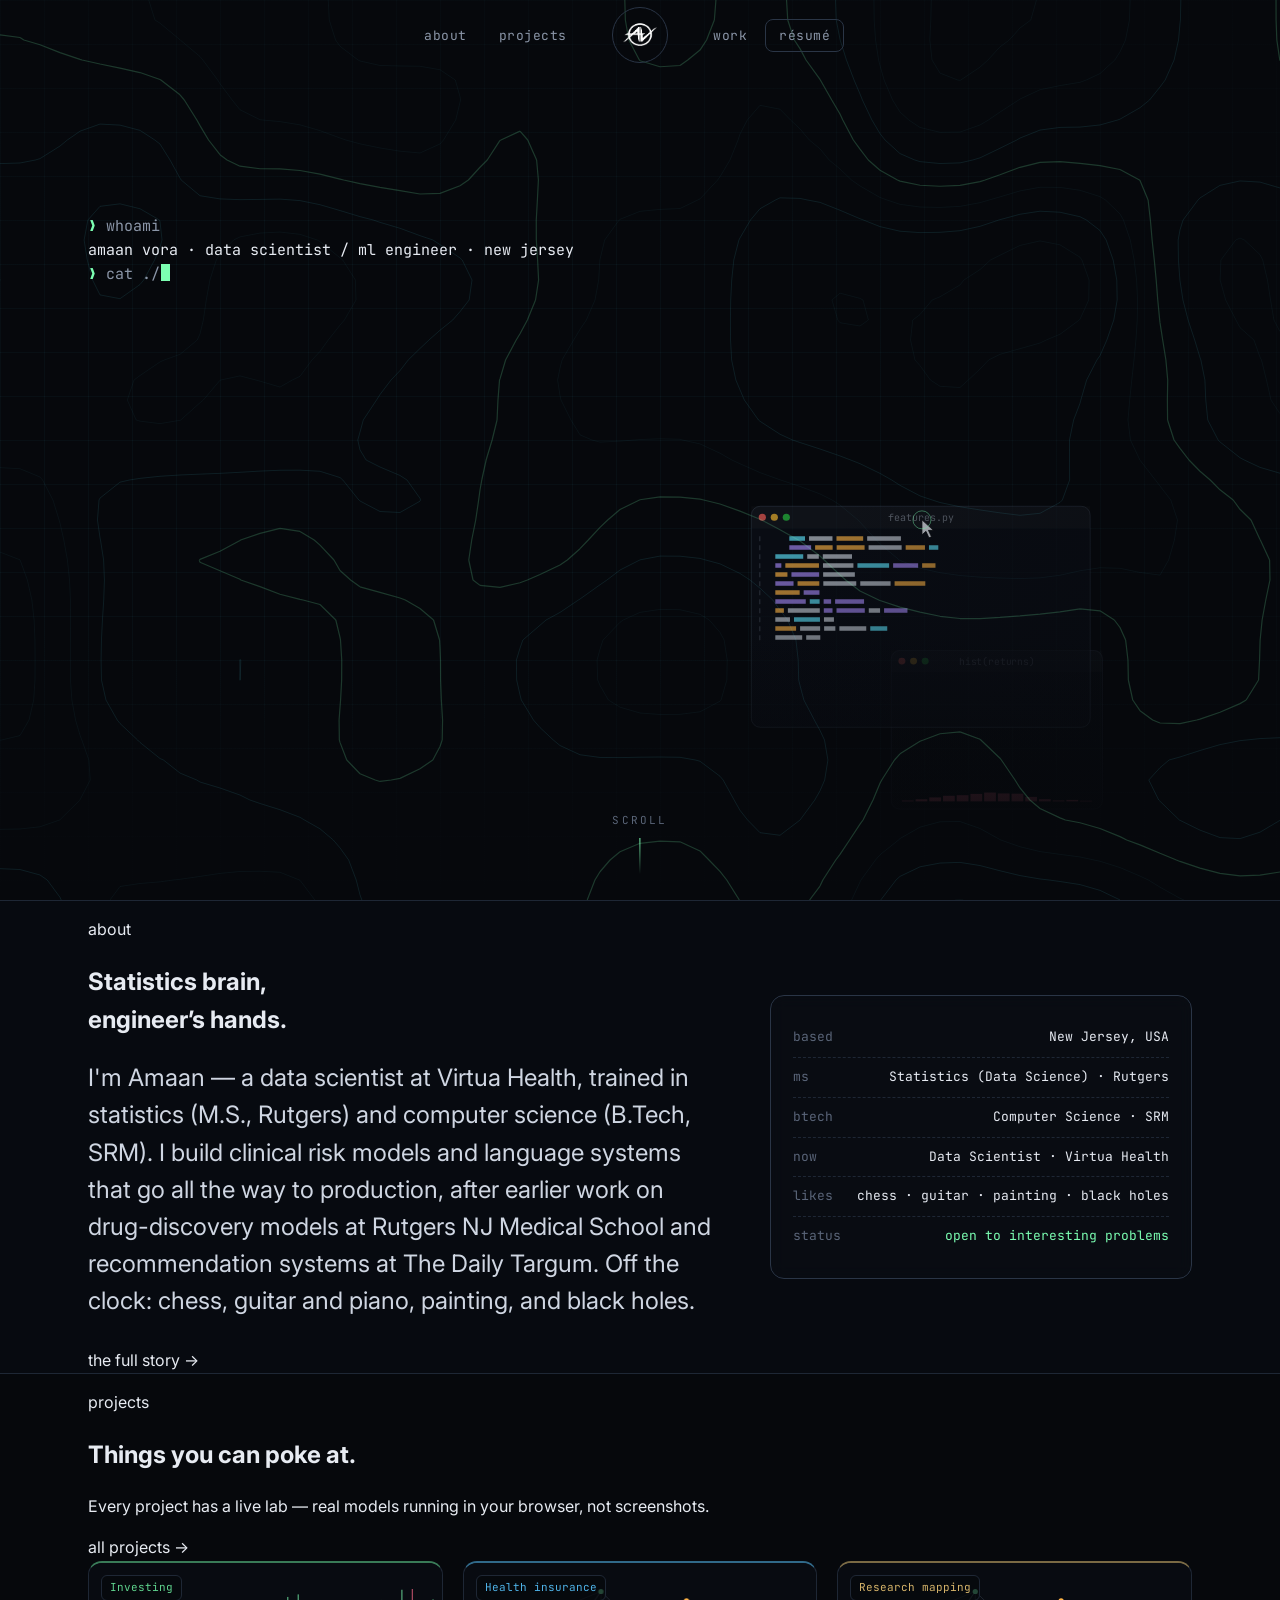
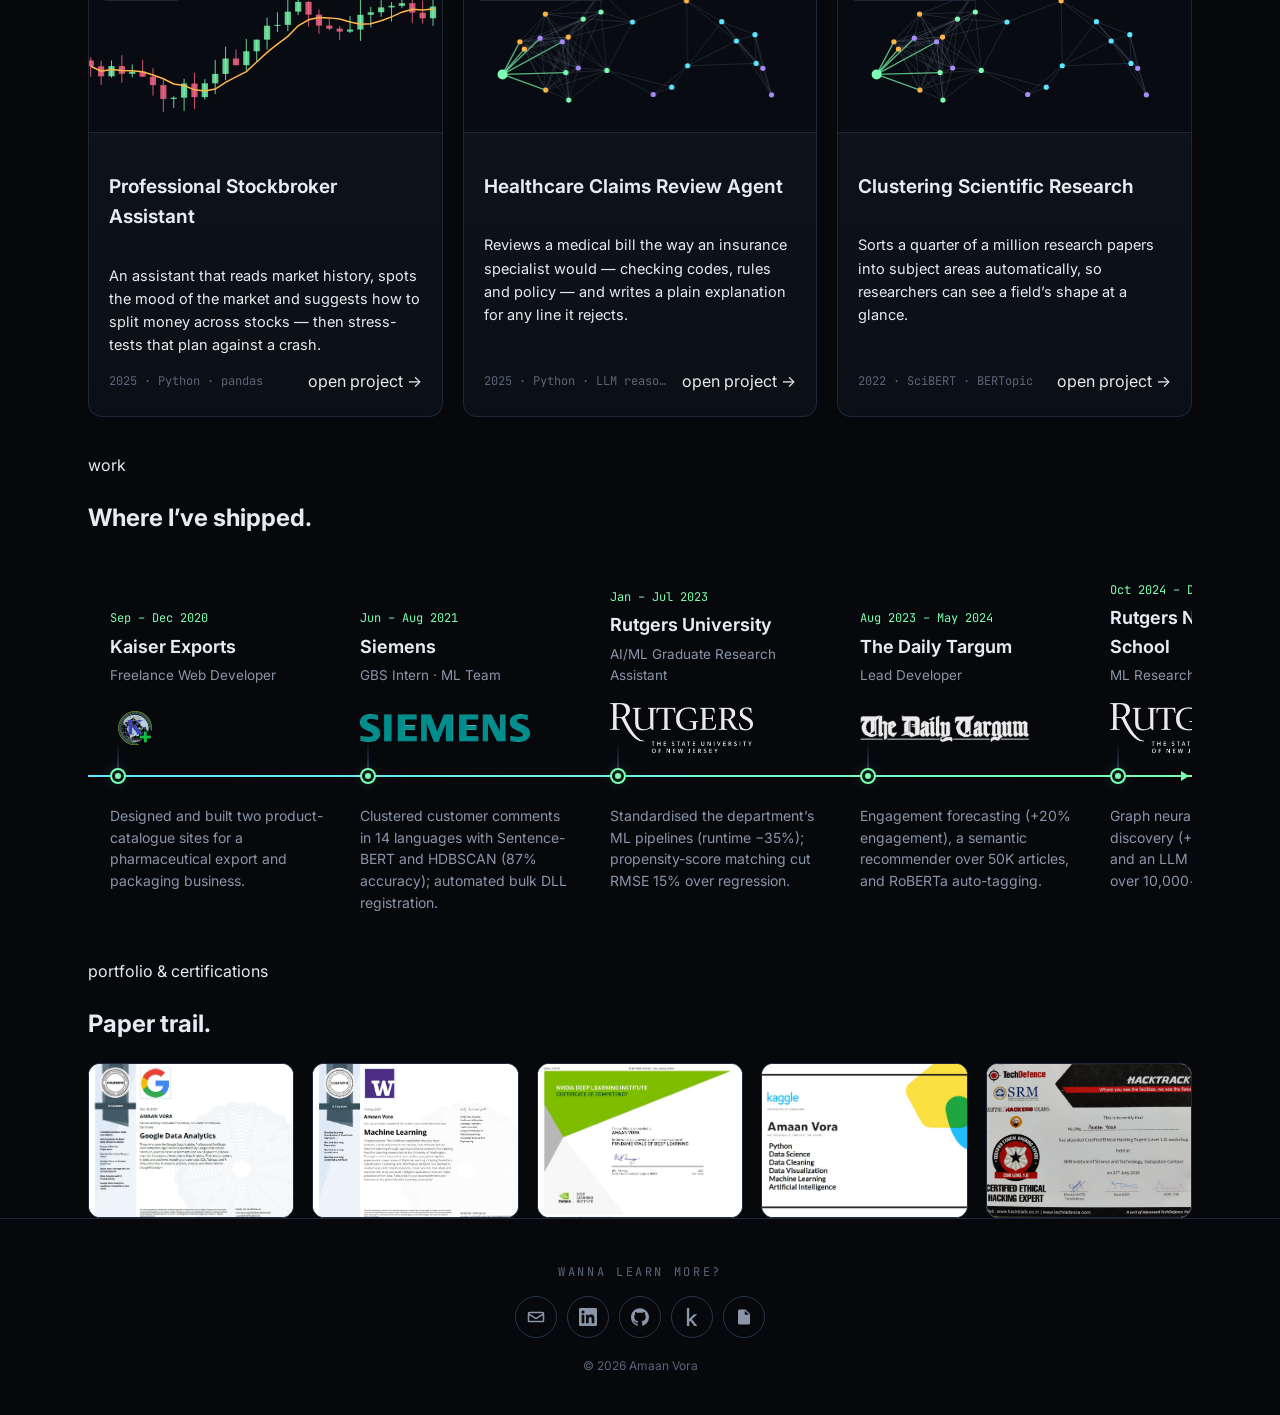
==== commit 248a1fd9: "Header with centred logo, footer CTA, résumé download; Work: 4-card modals with role in depth, Virtu" ====
--- a/index.html
+++ b/index.html
@@ -39,8 +39,8 @@
         <div class="row"><span class="k">based</span><span class="v">New Jersey, USA</span></div>
         <div class="row"><span class="k">ms</span><span class="v">Statistics (Data Science) · Rutgers</span></div>
         <div class="row"><span class="k">btech</span><span class="v">Computer Science · SRM</span></div>
-        <div class="row"><span class="k">stack</span><span class="v">Python · R · SQL · PyTorch · AWS</span></div>
-        <div class="row"><span class="k">likes</span><span class="v">♞ ♫ 🎾 comics</span></div>
+        <div class="row"><span class="k">now</span><span class="v">Data Scientist · Virtua Health</span></div>
+        <div class="row"><span class="k">likes</span><span class="v">chess · guitar · painting · black holes</span></div>
         <div class="row"><span class="k">status</span><span class="v accent">open to interesting problems</span></div>
       </div>
     </div>
--- a/css/style.css
+++ b/css/style.css
@@ -46,76 +46,56 @@
 .muted { color: var(--muted); }
 .accent { color: var(--accent); }
 
-/* ---------- nav ---------- */
+/* ---------- nav: logo centred, sections either side ---------- */
 .nav {
   position: fixed; inset: 0 0 auto 0; z-index: 50;
-  display: flex; align-items: center; justify-content: space-between;
-  padding: 14px var(--gutter);
+  display: grid; grid-template-columns: 1fr auto 1fr; align-items: center; gap: clamp(10px, 3vw, 36px);
+  padding: 12px var(--gutter);
   transition: background .3s, backdrop-filter .3s, border-color .3s;
   border-bottom: 1px solid transparent;
 }
 .nav.scrolled { background: rgba(6, 8, 12, .72); backdrop-filter: blur(12px); border-color: var(--line); }
-.nav .brand { display: flex; align-items: center; gap: 10px; font-family: var(--mono); font-size: 14px; letter-spacing: .02em; }
-.nav .brand img { width: 30px; height: 30px; }
-.nav .brand span b { color: var(--accent); font-weight: 500; }
-.nav ul { display: flex; gap: 6px; list-style: none; margin: 0; padding: 0; }
+.nav .brand { display: grid; place-items: center; width: 46px; height: 46px; border-radius: 50%; position: relative; transition: transform .3s; }
+.nav .brand::after { content: ''; position: absolute; inset: -5px; border-radius: 50%; border: 1px solid var(--line-2); transition: border-color .3s, inset .3s; }
+.nav .brand:hover { transform: scale(1.05); }
+.nav .brand:hover::after { border-color: var(--accent); inset: -8px; }
+.nav .brand img { width: 34px; height: 34px; }
+.nav ul { display: flex; gap: 4px; list-style: none; margin: 0; padding: 0; }
+.nav .nl { justify-content: flex-end; }
+.nav .nr { justify-content: flex-start; }
 .nav ul a {
-  font-family: var(--mono); font-size: 13px; padding: 8px 12px; border-radius: 8px; color: var(--muted);
-  transition: color .2s, background .2s;
-}
-.nav ul a:hover, .nav ul a.active { color: var(--text); background: rgba(255,255,255,.05); }
-.nav ul a.active::before { content: '> '; color: var(--accent); }
-.nav .burger { display: none; background: none; border: 1px solid var(--line-2); border-radius: 8px; width: 40px; height: 36px; cursor: pointer; }
-.nav .burger i { display: block; width: 18px; height: 2px; background: var(--text); margin: 4px auto; transition: transform .3s, opacity .3s; }
-@media (max-width: 720px) {
-  .nav .burger { display: block; }
-  .nav ul {
-    position: fixed; top: 64px; right: 12px; left: 12px; flex-direction: column; padding: 10px;
-    background: rgba(11,15,22,.97); border: 1px solid var(--line); border-radius: 12px;
-    transform: translateY(-10px); opacity: 0; pointer-events: none; transition: .25s;
-  }
-  .nav.open ul { transform: none; opacity: 1; pointer-events: auto; }
+  font-family: var(--mono); font-size: 13px; padding: 8px 14px; border-radius: 8px; color: var(--muted);
+  transition: color .2s, background .2s; letter-spacing: .04em; position: relative;
+}
+.nav ul a:hover, .nav ul a.active { color: var(--text); }
+.nav ul a::after { content: ''; position: absolute; left: 14px; right: 14px; bottom: 3px; height: 1px; background: var(--accent); transform: scaleX(0); transition: transform .25s; }
+.nav ul a:hover::after, .nav ul a.active::after { transform: scaleX(1); }
+.nav ul a.cv { border: 1px solid var(--line-2); padding: 7px 13px; }
+.nav ul a.cv::after { display: none; }
+.nav ul a.cv:hover { border-color: var(--accent); color: var(--accent); }
+.nav .burger { display: none; background: none; border: 1px solid var(--line-2); border-radius: 8px; width: 40px; height: 36px; cursor: pointer; justify-self: end; }
+.nav .burger i { display: block; width: 18px; height: 2px; background: var(--text); margin: 4px auto; }
+@media (max-width: 640px) {
+  .nav { grid-template-columns: 1fr auto 1fr; }
+  .nav .brand { grid-column: 2; grid-row: 1; }
+  .nav .burger { display: block; grid-column: 3; grid-row: 1; }
+  .nav ul { display: none; }
+  .nav.open ul { display: flex; flex-direction: column; position: fixed; left: 12px; right: 12px; background: rgba(11,15,22,.97); border: 1px solid var(--line); padding: 8px; }
+  .nav.open .nl { top: 70px; border-radius: 12px 12px 0 0; border-bottom: 0; }
+  .nav.open .nr { top: 168px; border-radius: 0 0 12px 12px; border-top: 0; }
   .nav ul a { display: block; padding: 12px; font-size: 15px; }
 }
 
-/* ---------- buttons & chips ---------- */
-.btn {
-  display: inline-flex; align-items: center; gap: 10px; cursor: pointer;
-  font-family: var(--mono); font-size: 14px; padding: 12px 18px; border-radius: 10px;
-  border: 1px solid var(--line-2); background: rgba(255,255,255,.02); color: var(--text);
-  transition: border-color .2s, background .2s, transform .2s, color .2s;
-}
-.btn:hover { border-color: var(--accent); color: var(--accent); transform: translateY(-1px); }
-.btn.primary { background: var(--accent); color: #04130a; border-color: var(--accent); font-weight: 600; }
-.btn.primary:hover { background: #a6ffcb; color: #04130a; }
-.btn.sm { padding: 8px 12px; font-size: 12px; border-radius: 8px; }
-.btn .arr { transition: transform .2s; }
-.btn:hover .arr { transform: translateX(3px); }
-.chip {
-  display: inline-block; font-family: var(--mono); font-size: 11.5px; padding: 4px 9px; border-radius: 999px;
-  border: 1px solid var(--line-2); color: var(--muted); white-space: nowrap;
-}
-.chips { display: flex; flex-wrap: wrap; gap: 6px; }
-
-/* ---------- section scaffolding ---------- */
-section { position: relative; }
-.section { padding: clamp(72px, 10vw, 140px) 0; }
-.eyebrow { font-family: var(--mono); font-size: 12.5px; color: var(--accent); letter-spacing: .12em; text-transform: uppercase; margin: 0 0 14px; }
-.eyebrow::before { content: '// '; color: var(--dim); }
-h1, h2, h3 { line-height: 1.12; margin: 0; letter-spacing: -.02em; }
-h2.title { font-size: clamp(30px, 4.6vw, 52px); font-weight: 700; margin-bottom: 18px; }
-.lede { font-size: clamp(16px, 1.6vw, 19px); color: var(--muted); max-width: 64ch; }
-.section-head { display: flex; justify-content: space-between; align-items: end; gap: 24px; flex-wrap: wrap; margin-bottom: 44px; }
-
-/* reveal on scroll */
-.reveal { opacity: 0; transform: translateY(24px); transition: opacity .8s cubic-bezier(.2,.7,.2,1), transform .8s cubic-bezier(.2,.7,.2,1); }
-.reveal.in { opacity: 1; transform: none; }
-.reveal.d1 { transition-delay: .08s; } .reveal.d2 { transition-delay: .16s; } .reveal.d3 { transition-delay: .24s; }
 
 /* ---------- footer ---------- */
-.footer { border-top: 1px solid var(--line); padding: 40px 0 56px; color: var(--muted); font-size: 14px; }
-.footer .wrap { display: flex; justify-content: space-between; gap: 20px; flex-wrap: wrap; align-items: center; }
-.footer .mono { font-size: 12.5px; }
+.footer { border-top: 1px solid var(--line); padding: 44px 0 40px; color: var(--muted); font-size: 14px; }
+.footer .wrap { display: flex; flex-direction: column; align-items: center; gap: 14px; text-align: center; }
+.footer .f-ask { margin: 0; font-family: var(--mono); font-size: 12px; letter-spacing: .22em; text-transform: uppercase; color: var(--dim); }
+.footer .f-icons { display: flex; gap: 10px; }
+.footer .f-icons a { width: 42px; height: 42px; display: grid; place-items: center; border-radius: 50%; border: 1px solid var(--line-2); color: var(--muted); transition: color .2s, border-color .2s, transform .2s; }
+.footer .f-icons a:hover { color: var(--accent); border-color: var(--accent); transform: translateY(-2px); }
+.footer .f-icons svg { width: 18px; height: 18px; fill: currentColor; }
+.footer .f-copy { margin: 4px 0 0; font-size: 12px; color: var(--dim); }
 .socials { display: flex; gap: 10px; flex-wrap: wrap; }
 .social {
   display: inline-flex; align-items: center; gap: 9px; padding: 10px 14px; border-radius: 10px;
@@ -318,58 +298,224 @@
 .next-proj { display: flex; justify-content: space-between; gap: 12px; flex-wrap: wrap; padding: 30px 0 80px; border-top: 1px solid var(--line); margin-top: 40px; }
 
 /* =========================================================
-   ABOUT
+   ABOUT — opening titles, scenes, comic page, themed buttons
    ========================================================= */
-body.about { background: #040507; }
+body.about { background: #040507; --cine: 'Cinzel', 'Trajan Pro', Georgia, serif; }
+
+/* ---- CRT turn-on ---- */
 .crt { position: fixed; inset: 0; z-index: 200; background: #000; display: flex; align-items: center; justify-content: center; pointer-events: none; }
 .crt .beam { width: 100%; height: 2px; background: #fff; box-shadow: 0 0 30px 6px #bfe; transform: scaleX(0); }
-.crt.go .beam { animation: crt-on 1.1s cubic-bezier(.2,.8,.2,1) forwards; }
-.crt.done { animation: crt-fade .5s forwards; }
-@keyframes crt-on {
-  0% { transform: scaleX(0) scaleY(1); opacity: 1; }
-  35% { transform: scaleX(1) scaleY(1); opacity: 1; }
-  60% { transform: scaleX(1) scaleY(200); opacity: .9; background: #dff; }
-  100% { transform: scaleX(1) scaleY(600); opacity: 0; }
-}
+.crt.go .beam { animation: crt-on 1.05s cubic-bezier(.2,.8,.2,1) forwards; }
+.crt.done { animation: crt-fade .45s forwards; }
+@keyframes crt-on { 0% { transform: scaleX(0) scaleY(1); opacity: 1; } 35% { transform: scaleX(1) scaleY(1); opacity: 1; } 60% { transform: scaleX(1) scaleY(200); opacity: .9; background: #dff; } 100% { transform: scaleX(1) scaleY(600); opacity: 0; } }
 @keyframes crt-fade { to { opacity: 0; visibility: hidden; } }
-.scanlines { position: fixed; inset: 0; z-index: 3; pointer-events: none; background: repeating-linear-gradient(to bottom, rgba(255,255,255,.022) 0 1px, transparent 1px 3px); mix-blend-mode: overlay; }
-
-.ab-hero { position: relative; height: 100svh; min-height: 560px; overflow: hidden; display: flex; align-items: center; justify-content: center; text-align: center; }
-.ab-hero canvas { position: absolute; inset: 0; width: 100%; height: 100%; }
-.ab-hero .inner { position: relative; z-index: 2; padding: 0 16px; transform: translateY(-9vh); }
-.atari {
-  font-family: var(--pixel); font-size: clamp(26px, 6.4vw, 78px); line-height: 1.25; letter-spacing: .02em; margin: 0;
-  color: #fff4d6;
-  text-shadow: 3px 0 0 #ff2e63, -3px 0 0 #08d9d6, 0 0 24px rgba(255,180,70,.55), 0 0 2px #fff;
-  opacity: 0;
-}
-.atari.on { animation: atari-in .9s steps(6) forwards, flick 4s 1s infinite; }
-@keyframes atari-in { 0% { opacity: 0; transform: scale(1.6); filter: blur(6px); } 100% { opacity: 1; transform: none; filter: none; } }
-@keyframes flick { 0%, 96%, 100% { opacity: 1; } 97% { opacity: .6; } 98% { opacity: 1; } 99% { opacity: .8; } }
-.atari-sub { font-family: var(--pixel); font-size: clamp(9px, 1.2vw, 13px); color: var(--amber); letter-spacing: .2em; margin-top: 28px; opacity: 0; }
-.atari-sub.on { opacity: 1; animation: blink 1.1s steps(1) infinite 1s; }
-.atari-meta { font-family: var(--pixel); font-size: 9px; color: #6c7488; letter-spacing: .15em; position: absolute; top: 90px; left: var(--gutter); right: var(--gutter); display: flex; justify-content: space-between; z-index: 2; opacity: 0; transition: opacity 1s; }
-.atari-meta.on { opacity: 1; }
-.atari-meta b { color: #fff4d6; font-weight: 400; }
-
-.chapter { position: relative; min-height: 82vh; display: flex; align-items: center; padding: 110px 0; overflow: hidden; }
-.chapter > canvas, .chapter > .bgfx { position: absolute; inset: 0; width: 100%; height: 100%; z-index: 0; pointer-events: none; }
-.chapter .wrap { position: relative; z-index: 2; width: 100%; }
-.chapter .copy { max-width: 620px; }
-.chapter.right .copy { margin-left: auto; }
-.chapter h2 { font-size: clamp(32px, 5vw, 60px); font-weight: 750; margin-bottom: 22px; }
-.chapter h2 small { display: block; font-family: var(--mono); font-size: 13px; font-weight: 400; color: var(--dim); letter-spacing: .1em; margin-bottom: 14px; }
-.chapter p { color: #c6cdd9; font-size: clamp(16px, 1.5vw, 18px); margin: 0 0 16px; }
-.chapter .facts { display: grid; grid-template-columns: 1fr 1fr; gap: 10px; margin-top: 26px; }
-.chapter .fact { border: 1px solid rgba(255,255,255,.07); background: rgba(8,10,14,.6); backdrop-filter: blur(4px); border-radius: 10px; padding: 12px 14px; }
-.chapter .fact b { display: block; font-family: var(--mono); color: var(--amber); font-size: 15px; font-weight: 500; }
-.chapter .fact span { font-size: 13px; color: var(--muted); }
-@media (max-width: 560px) { .chapter .facts { grid-template-columns: 1fr; } }
-.portrait { width: 140px; height: 140px; border-radius: 50%; object-fit: cover; border: 2px solid rgba(255,181,71,.4); margin-bottom: 26px; filter: grayscale(.25) contrast(1.05); }
-.edu { display: grid; gap: 12px; margin-top: 18px; }
-.edu div { display: flex; justify-content: space-between; gap: 14px; border-bottom: 1px dashed rgba(255,255,255,.08); padding-bottom: 10px; font-size: 15px; }
-.edu span { font-family: var(--mono); font-size: 12.5px; color: var(--dim); white-space: nowrap; }
-.lang { font-family: var(--mono); font-size: 13px; color: var(--muted); }
+
+/* ---- opening titles ---- */
+.mv-hero { position: relative; height: 100svh; min-height: 600px; overflow: hidden; background: #000; display: flex; align-items: center; justify-content: center; text-align: center; }
+.mv-hero #reel { position: absolute; inset: 0; width: 100%; height: 100%; }
+.mv-hero::after { content: ''; position: absolute; inset: 0; z-index: 2; pointer-events: none; background: radial-gradient(ellipse at 50% 46%, transparent 38%, rgba(0,0,0,.72) 100%); }
+.mv-grain { position: absolute; inset: -40px; z-index: 3; pointer-events: none; opacity: .075; background-image: var(--grain); background-size: 180px; animation: grain .9s steps(5) infinite; }
+@keyframes grain { 0% { transform: translate(0,0); } 20% { transform: translate(-22px,14px); } 40% { transform: translate(18px,-26px); } 60% { transform: translate(-12px,30px); } 80% { transform: translate(26px,8px); } 100% { transform: translate(0,0); } }
+.mv-scan { position: absolute; inset: 0; z-index: 3; pointer-events: none;
+  background: repeating-linear-gradient(to bottom, rgba(255,255,255,.035) 0 1px, rgba(0,0,0,.28) 1px 3px); mix-blend-mode: multiply; }
+.mv-scan::before { content: ''; position: absolute; inset: 0; background: radial-gradient(ellipse 120% 90% at 50% 50%, transparent 55%, rgba(0,0,0,.85) 100%); box-shadow: inset 0 0 120px rgba(0,0,0,.9); }
+.mv-scan::after { content: ''; position: absolute; left: 0; right: 0; height: 22vh; top: -22vh; background: linear-gradient(transparent, rgba(190,230,255,.045), transparent); animation: roll 7s linear infinite; }
+@keyframes roll { to { top: 100%; } }
+.mv-shade { position: absolute; inset: 0; z-index: 4; background: #040507; opacity: 0; pointer-events: none; }
+.mv-titles { position: relative; z-index: 2; padding: 0 16px; transform: translateY(-4vh); }
+.mv-title { font-family: var(--cine); font-weight: 700; font-size: clamp(48px, 11vw, 150px); line-height: 1; margin: 0; letter-spacing: .12em; text-transform: uppercase; white-space: nowrap;
+  color: #efe2c4; text-shadow: 2px 0 0 rgba(255,70,90,.22), -2px 0 0 rgba(70,210,255,.2), 0 0 26px rgba(255,200,130,.28);
+  opacity: 0; transition: opacity 2.2s ease; }
+.mv-title.on { opacity: .8; animation: tvflick 5s steps(1) 2.2s infinite; }
+@keyframes tvflick { 0%, 92%, 100% { opacity: .8; } 93% { opacity: .64; } 94% { opacity: .82; } 96% { opacity: .72; } }
+
+/* ---- the network stage ---- */
+.net { position: relative; height: calc(100vh + 8 * 34vh); }
+.net-stage { position: sticky; top: 0; height: 100vh; overflow: hidden; }
+.net-stage canvas { position: absolute; inset: 0; width: 100%; height: 100%; }
+.net-face { position: absolute; left: 0; top: 0; width: 76px; height: 76px; border-radius: 50%; object-fit: cover; border: 2px solid rgba(124,255,178,.55); box-shadow: 0 0 30px rgba(124,255,178,.25); filter: grayscale(.15); will-change: transform, opacity; z-index: 2; }
+.beat { position: absolute; left: 50%; top: 0; width: min(640px, calc(100% - 32px)); transform: translate(-50%, 12px); text-align: center; opacity: 0; transition: opacity .55s ease, transform .55s ease; pointer-events: none; z-index: 3; }
+.beat.on { opacity: 1; transform: translate(-50%, 0); }
+.slug { font-family: 'Courier Prime', 'Courier New', monospace; font-weight: 700; font-size: 13px; letter-spacing: .08em; text-transform: uppercase; color: #9aa3b2; margin: 0 0 12px; }
+.slug.cut { margin: 14px 0 0; color: #6f7a8c; }
+.hello { font-family: var(--cine); font-weight: 600; font-size: clamp(28px, 4vw, 46px); letter-spacing: .04em; color: #f1e6cc; margin: 0; }
+.line { font-family: 'Courier Prime', 'Courier New', monospace; font-size: clamp(15px, 1.5vw, 18px); line-height: 1.6; color: #e6e2d8; margin: 0; }
+.beat .line { text-shadow: 0 2px 18px rgba(4,5,7,.9), 0 0 2px rgba(4,5,7,.9); }
+
+/* ---- credits ---- */
+.credits { padding: 170px 0 210px; }
+.credits .roll { max-width: 1100px; margin: 0 auto; text-align: center; }
+.tbc { display: inline-block; font-family: var(--cine); font-weight: 600; font-size: clamp(22px, 3vw, 34px); letter-spacing: .14em; text-transform: uppercase; color: #e9dcbc; margin: 0 0 18px; }
+.edu-line { font-family: var(--mono); font-size: 12.5px; color: var(--muted); letter-spacing: .04em; margin: 0 0 90px; }
+.roll-cta { display: flex; gap: 56px; justify-content: center; align-items: center; flex-wrap: wrap; }
+.contact-row { display: grid; grid-template-columns: repeat(5, auto); justify-content: center; align-items: center; gap: 44px 52px; margin-top: 56px; }
+.talk { margin-top: 110px !important; }
+@media (max-width: 860px) { .contact-row { grid-template-columns: repeat(2, auto); gap: 32px 28px; margin-top: 72px; } .roll-cta { gap: 28px; } }
+
+/* the fourth wall */
+.glass { position: fixed; inset: 0; width: 100%; height: 100%; z-index: 150; pointer-events: none; }
+.companion { position: fixed; inset: 0; width: 100%; height: 100%; z-index: 40; pointer-events: none; }
+
+/* ticket — the projects are "now showing" */
+.tkt { --paper: #ffd27a; display: inline-flex; height: 78px; color: #2b1b06; filter: drop-shadow(0 8px 18px rgba(255,180,70,.18)); transition: transform .3s cubic-bezier(.2,.7,.2,1), filter .3s; }
+.tkt > span { display: flex; flex-direction: column; justify-content: center; position: relative; }
+.tkt-stub { padding: 0 14px 0 16px; border-radius: 6px 0 0 6px; text-align: center; border-right: 2px dashed rgba(43,27,6,.35);
+  background: radial-gradient(circle at 100% 0, transparent 8px, var(--paper) 8.5px) top / 100% 51% no-repeat, radial-gradient(circle at 100% 100%, transparent 8px, var(--paper) 8.5px) bottom / 100% 51% no-repeat;
+  transform-origin: 100% 100%; transition: transform .35s cubic-bezier(.3,1.4,.5,1); }
+.tkt-stub small { font-family: var(--mono); font-size: 9.5px; letter-spacing: .22em; text-transform: uppercase; }
+.tkt-stub b { font-family: var(--cine); font-size: 19px; line-height: 1; text-transform: uppercase; letter-spacing: .08em; }
+.tkt-stub em { font-style: normal; font-family: var(--mono); font-size: 9.5px; opacity: .6; margin-top: 4px; }
+.tkt-main { padding: 0 24px 0 20px; border-radius: 0 6px 6px 0; text-align: left;
+  background: radial-gradient(circle at 0 0, transparent 8px, var(--paper) 8.5px) top / 100% 51% no-repeat, radial-gradient(circle at 0 100%, transparent 8px, var(--paper) 8.5px) bottom / 100% 51% no-repeat; }
+.tkt-main::after { content: ''; position: absolute; inset: 7px 10px 7px 8px; border: 1px solid rgba(43,27,6,.22); border-radius: 3px; pointer-events: none; }
+.tkt-main small { font-family: var(--mono); font-size: 9.5px; letter-spacing: .26em; text-transform: uppercase; color: #8a3b12; }
+.tkt-main b { font-family: var(--cine); font-weight: 700; font-size: 21px; letter-spacing: .06em; text-transform: uppercase; line-height: 1.15; }
+.tkt-main i { font-style: normal; font-family: var(--mono); font-size: 11px; opacity: .75; }
+.tkt-main i .arr { display: inline-block; transition: transform .3s; }
+.tkt:hover { transform: translateY(-3px); filter: drop-shadow(0 12px 24px rgba(255,180,70,.32)); }
+.tkt:hover .tkt-stub { transform: rotate(-7deg) translateX(-3px); }
+.tkt:hover .tkt-main i .arr { transform: translateX(4px); }
+
+/* timeline — the work is a career line */
+.tl-btn { display: inline-flex; align-items: center; gap: 16px; height: 78px; padding: 0 22px; border: 1px solid var(--line-2); border-radius: 12px; background: #0a0e15; color: var(--text); transition: border-color .3s, background .3s; }
+.tl-track { position: relative; width: 96px; height: 14px; }
+.tl-track::before { content: ''; position: absolute; left: 0; right: 0; top: 50%; height: 1px; background: linear-gradient(90deg, var(--line-2), var(--accent-2)); }
+.tl-track i { position: absolute; top: 50%; width: 7px; height: 7px; margin: -3.5px 0 0 -3.5px; border-radius: 50%; background: #0a0e15; border: 1.5px solid var(--accent-2); transition: background .3s; }
+.tl-track i:nth-child(1) { left: 4%; } .tl-track i:nth-child(2) { left: 34%; } .tl-track i:nth-child(3) { left: 62%; } .tl-track i:nth-child(4) { left: 92%; }
+.tl-track u { position: absolute; top: 50%; left: 4%; width: 11px; height: 11px; margin: -5.5px 0 0 -5.5px; border-radius: 50%; background: var(--accent); box-shadow: 0 0 12px var(--accent); transition: left 1.1s cubic-bezier(.5,0,.2,1); }
+.tl-txt { display: flex; flex-direction: column; text-align: left; }
+.tl-txt b { font-family: var(--mono); font-weight: 500; font-size: 16px; }
+.tl-txt small { font-family: var(--mono); font-size: 11px; color: var(--dim); }
+.tl-btn:hover { border-color: color-mix(in srgb, var(--accent-2) 50%, transparent); background: #0c121b; }
+.tl-btn:hover .tl-track u { left: 92%; }
+.tl-btn:hover .tl-track i { background: color-mix(in srgb, var(--accent-2) 55%, #0a0e15); }
+
+/* stamp — email gets posted */
+.stamp { position: relative; display: inline-block; padding: 0; background: #f3e7c9; border: 6px dotted #040507; color: #3b2a12; transform: rotate(-2deg); transition: transform .3s cubic-bezier(.3,1.4,.5,1); }
+.stamp-face { display: flex; flex-direction: column; align-items: center; margin: 3px; padding: 6px 14px 7px; border: 1.5px solid #c2493b; background: linear-gradient(160deg, rgba(194,73,59,.08), rgba(53,120,170,.1)); }
+.stamp-face small { font-family: var(--mono); font-size: 8.5px; letter-spacing: .25em; text-transform: uppercase; color: #c2493b; }
+.stamp-ico { font-size: 22px; line-height: 1.1; color: #2f6f9e; }
+.stamp-face b { font-family: var(--cine); font-size: 12.5px; letter-spacing: .08em; text-transform: uppercase; }
+.postmark { position: absolute; right: -34px; top: -14px; width: 62px; height: 62px; border-radius: 50%; border: 2px solid rgba(225,225,235,.75); display: flex; align-items: center; justify-content: center; opacity: 0; transform: scale(1.6) rotate(-25deg); transition: opacity .25s, transform .35s cubic-bezier(.3,1.6,.5,1); pointer-events: none;
+ }
+.postmark::before { content: ''; position: absolute; left: -26px; right: 50%; top: 22px; height: 18px; background: repeating-linear-gradient(180deg, rgba(225,225,235,.75) 0 2px, transparent 2px 6px); border-radius: 50%; }
+.postmark span { font-family: var(--mono); font-size: 7.5px; letter-spacing: .14em; text-transform: uppercase; color: rgba(225,225,235,.85); }
+.stamp:hover { transform: rotate(1deg) translateY(-2px); }
+.stamp:hover .postmark { opacity: 1; transform: scale(1) rotate(-14deg); }
+
+/* social cards */
+.soc { position: relative; display: inline-flex; align-items: center; gap: 10px; height: 54px; padding: 0 16px 0 12px; border-radius: 10px; border: 1px solid var(--line-2); background: #0a0e15; color: var(--text); overflow: hidden; transition: transform .3s cubic-bezier(.2,.7,.2,1), border-color .3s; }
+.soc .ico svg { width: 20px; height: 20px; fill: currentColor; display: block; }
+.soc-txt { display: flex; flex-direction: column; line-height: 1.2; text-align: left; }
+.soc-txt b { font-family: var(--mono); font-weight: 500; font-size: 13.5px; }
+.soc-txt small { font-family: var(--mono); font-size: 10.5px; color: var(--dim); }
+/* github: a contribution graph fills in */
+.gh-grid { display: grid; grid-template-columns: repeat(7, 6px); grid-auto-rows: 6px; gap: 2px; margin-left: 6px; }
+.gh-grid i { border-radius: 1.5px; background: #161c26; transition: background .25s; }
+.soc.gh:hover { border-color: rgba(57,211,83,.45); }
+.soc.gh:hover .gh-grid i, .soc.gh:focus-visible .gh-grid i { background: var(--g); }
+/* linkedin: a business card being handed over */
+.soc.li { background: linear-gradient(#0a66c2, #0a66c2) top / 100% 3px no-repeat, #0d121a; border-radius: 6px; }
+.soc.li .ico { color: #5aa6f0; }
+.soc.li:hover { transform: rotate(-2.5deg) translateY(-4px); box-shadow: 6px 10px 0 rgba(10,102,194,.14); border-color: rgba(90,166,240,.4); }
+/* kaggle: a leaderboard climbs */
+.soc.kg .ico { color: #20beff; }
+.kg-bars { display: flex; align-items: flex-end; gap: 3px; height: 22px; margin-left: 6px; }
+.kg-bars i { width: 5px; height: 4px; border-radius: 1px; background: #1c2a36; transition: height .4s cubic-bezier(.3,1.5,.5,1), background .3s; }
+.soc.kg:hover { border-color: rgba(32,190,255,.45); }
+.soc.kg:hover .kg-bars i { background: #20beff; }
+.soc.kg:hover .kg-bars i:nth-child(1) { height: 9px; } .soc.kg:hover .kg-bars i:nth-child(2) { height: 14px; transition-delay: .06s; }
+.soc.kg:hover .kg-bars i:nth-child(3) { height: 22px; transition-delay: .12s; background: #ffcf5a; } .soc.kg:hover .kg-bars i:nth-child(4) { height: 12px; transition-delay: .18s; }
+@media (max-width: 560px) { .tkt-main b { font-size: 18px; } .tl-btn, .tkt { height: 70px; } .postmark { right: -18px; } }
+
+/* =========================================================
+   WORK — a first-person walk down a city street
+   ========================================================= */
+body.work { overflow: hidden; height: 100svh; background: #000; overscroll-behavior: none; touch-action: none; }
+.street-wrap { position: fixed; inset: 0; overflow: hidden; }
+#street { position: absolute; inset: 0; width: 100%; height: 100%; display: block; background: #0b0f16; }
+.street-fade { position: fixed; inset: 0; background: #000; opacity: 0; pointer-events: none; z-index: 5; transition: opacity .35s; }
+.walk-title { position: fixed; left: 50%; top: 22%; transform: translateX(-50%); z-index: 6; text-align: center; pointer-events: none; transition: opacity .8s, transform .8s; }
+.walk-title h1 { font-family: 'Cinzel', Georgia, serif; font-weight: 700; font-size: clamp(44px, 8vw, 96px); letter-spacing: .14em; text-transform: uppercase; color: #fff8ea; margin: 0; text-shadow: 0 0 2px rgba(0,0,0,.9), 0 0 6px rgba(0,0,0,.75), 0 0 14px rgba(0,0,0,.55), 0 2px 24px rgba(0,0,0,.45); }
+.walk-title p { display: inline-flex; align-items: center; gap: 10px; font-family: var(--mono); font-size: 12px; letter-spacing: .2em; text-transform: uppercase; color: #fffaf0; margin: 14px 0 0; text-shadow: 0 0 2px rgba(0,0,0,.95), 0 0 6px rgba(0,0,0,.8), 0 0 12px rgba(0,0,0,.6); }
+.walk-title .mouse { width: 16px; height: 25px; border: 1.5px solid currentColor; border-radius: 9px; position: relative; }
+.walk-title .mouse i { position: absolute; left: 50%; top: 5px; width: 2px; height: 5px; margin-left: -1px; border-radius: 1px; background: currentColor; animation: wheel 1.6s infinite; }
+@keyframes wheel { 0% { transform: translateY(0); opacity: 1; } 100% { transform: translateY(8px); opacity: 0; } }
+.walk-title.gone { opacity: 0; transform: translate(-50%, -14px); }
+
+/* the door tag: a quiet label pinned above the entrance */
+.door-tag { position: fixed; z-index: 7; left: 0; top: 0; --acc: var(--accent); --stem: 50%; display: flex; flex-direction: column; align-items: flex-start; gap: 3px; min-width: 300px; max-width: min(380px, calc(100vw - 28px)); padding: 14px 18px 14px 20px; text-align: left; color: var(--text); cursor: pointer;
+  background: rgba(8, 10, 14, .78); -webkit-backdrop-filter: blur(10px) saturate(1.2); backdrop-filter: blur(10px) saturate(1.2); border: 1px solid rgba(255,255,255,.13); border-radius: 12px; box-shadow: 0 18px 50px rgba(0,0,0,.45), inset 3px 0 0 var(--acc);
+  opacity: 0; transition: opacity .35s, box-shadow .2s, border-color .2s; will-change: transform; }
+.door-tag.show { opacity: 1; }
+.door-tag::after { content: ''; position: absolute; top: var(--sy, 50%); height: 1px; width: var(--reach, 40px); }
+.door-tag.to-r::after { left: 100%; background: linear-gradient(90deg, rgba(255,255,255,.6), rgba(255,255,255,.15)); }
+.door-tag.to-l::after { right: 100%; background: linear-gradient(270deg, rgba(255,255,255,.6), rgba(255,255,255,.15)); }
+.door-tag::before { content: ''; position: absolute; top: calc(var(--sy, 50%) - 4px); width: 9px; height: 9px; border-radius: 50%; background: var(--acc); animation: tagPulse 1.8s ease-out infinite; }
+.door-tag.to-r::before { left: calc(100% + var(--reach, 40px) - 4px); }
+.door-tag.to-l::before { right: calc(100% + var(--reach, 40px) - 5px); }
+.door-tag.flat::after, .door-tag.flat::before { display: none; }
+@keyframes tagPulse { 0% { box-shadow: 0 0 0 0 color-mix(in srgb, var(--acc) 60%, transparent); } 100% { box-shadow: 0 0 0 12px transparent; } }
+.door-tag .dt-k { font-family: var(--mono); font-size: 10.5px; letter-spacing: .22em; text-transform: uppercase; color: var(--acc); }
+.door-tag .dt-org { font-family: var(--sans); font-weight: 650; font-size: 19px; letter-spacing: -.01em; line-height: 1.2; }
+.door-tag .dt-role { font-family: var(--mono); font-size: 12px; color: #aab4c4; }
+.door-tag .dt-foot { display: flex; align-items: center; justify-content: space-between; gap: 18px; width: 100%; margin-top: 10px; padding-top: 10px; border-top: 1px solid rgba(255,255,255,.08); }
+.door-tag .dt-date { font-family: var(--mono); font-size: 11.5px; color: var(--muted); }
+.door-tag .dt-go { font-family: var(--mono); font-size: 12px; font-weight: 600; letter-spacing: .04em; color: #0b0e14; background: var(--acc); border-radius: 999px; padding: 6px 12px; display: inline-flex; gap: 8px; align-items: center; transition: transform .2s; }
+.door-tag .dt-go i { font-style: normal; transition: transform .2s; }
+.door-tag:hover { border-color: color-mix(in srgb, var(--acc) 55%, rgba(255,255,255,.2)); }
+.door-tag:hover .dt-go i { transform: translateX(3px); }
+.door-tag:focus-visible { outline: 2px solid var(--acc); outline-offset: 3px; }
+.door-tag[hidden] { display: none !important; }
+.street-load { position: absolute; left: 50%; top: 50%; transform: translate(-50%, -50%); font-family: var(--mono); font-size: 12px; letter-spacing: .2em; text-transform: uppercase; color: var(--muted); transition: opacity .5s; }
+.gl-ready .street-load { opacity: 0; }
+.no-gl .street-load { display: none; }
+.wm-logo span { display: none; font-family: 'Cinzel', Georgia, serif; font-weight: 700; font-size: 30px; color: var(--acc, #fff); }
+.wm-logo.none { background: #10141c; border: 1px solid color-mix(in srgb, var(--acc, #fff) 50%, transparent); }
+.wm-logo.none span { display: block; }
+.walk-pass { position: fixed; left: 50%; bottom: 78px; transform: translateX(-50%); z-index: 6; display: inline-flex; align-items: center; gap: 10px; font-family: var(--mono); font-size: 12px; letter-spacing: .12em; color: #fff; text-shadow: 0 0 2px #000, 0 0 6px rgba(0,0,0,.8); }
+.walk-pass[hidden] { display: none; }
+.walk-pass .ring { --p: 0; width: 18px; height: 18px; border-radius: 50%; background: conic-gradient(var(--accent) calc(var(--p) * 360deg), rgba(255,255,255,.25) 0); -webkit-mask: radial-gradient(circle, transparent 5px, #000 5.5px); mask: radial-gradient(circle, transparent 5px, #000 5.5px); }
+
+/* where everything is on the street */
+.work .street-wrap::after { content: ''; position: absolute; inset: auto 0 0 0; height: 140px; background: linear-gradient(transparent, rgba(3,4,7,.7)); pointer-events: none; }
+.work .street-wrap::before { content: ''; position: absolute; inset: 0 0 auto 0; height: 110px; background: linear-gradient(rgba(3,4,7,.65), transparent); z-index: 1; pointer-events: none; }
+.walk-map { position: fixed; left: 50%; bottom: 22px; padding: 0 0 0; transform: translateX(-50%); z-index: 6; width: min(520px, calc(100% - 140px)); height: 30px; }
+.walk-map::before { content: ''; position: absolute; left: 0; right: 0; top: 14px; height: 2px; background: rgba(255,255,255,.18); border-radius: 2px; }
+.walk-map .pin { position: absolute; top: 0; transform: translateX(-50%); background: none; border: 0; padding: 0; cursor: pointer; display: flex; flex-direction: column; align-items: center; gap: 4px; }
+.walk-map .pin i { width: 10px; height: 10px; margin-top: 10px; border-radius: 2px; background: #0b0e14; border: 1.5px solid rgba(255,255,255,.6); transform: rotate(45deg); }
+.walk-map .pin span { font-family: var(--mono); font-size: 10.5px; color: #fff; white-space: nowrap; text-shadow: 0 0 2px #000, 0 0 5px rgba(0,0,0,.85), 0 0 10px rgba(0,0,0,.6); position: absolute; top: -10px; }
+.walk-map .pin.seen i { background: var(--amber); border-color: var(--amber); }
+.walk-map .me { position: absolute; top: 9px; width: 12px; height: 12px; margin-left: -6px; border-radius: 50%; background: var(--accent); box-shadow: 0 0 12px var(--accent); transition: left .2s; }
+.walk-list { position: fixed; right: var(--gutter); bottom: 18px; z-index: 6; font-family: var(--mono); font-size: 11.5px; letter-spacing: .08em; color: rgba(255,255,255,.8); background: rgba(10,12,16,.55); border: 1px solid rgba(255,255,255,.2); border-radius: 999px; padding: 7px 13px; cursor: pointer; backdrop-filter: blur(6px); }
+.walk-list:hover { color: #fff; border-color: rgba(255,255,255,.5); }
+.walk-end { position: fixed; left: 50%; top: 30%; transform: translateX(-50%); z-index: 6; text-align: center; }
+.walk-end p { font-family: 'Cinzel', Georgia, serif; font-size: clamp(20px, 2.6vw, 30px); letter-spacing: .1em; color: #f1e6cc; margin: 0 0 22px; text-shadow: 0 0 2px rgba(0,0,0,.95), 0 0 7px rgba(0,0,0,.8), 0 0 16px rgba(0,0,0,.6); }
+.walk-end div { display: flex; gap: 12px; justify-content: center; flex-wrap: wrap; }
+
+/* inside: the modal */
+.wmodal[hidden], .walk-end[hidden] { display: none !important; }
+.wmodal { position: fixed; inset: 0; z-index: 60; display: flex; align-items: center; justify-content: center; padding: 70px 16px 20px; background: rgba(3,4,6,.78); backdrop-filter: blur(6px); opacity: 0; transition: opacity .35s; }
+.wmodal.show { opacity: 1; }
+.wm-card { width: min(940px, 100%); max-height: calc(100svh - 100px); overflow: auto; background: linear-gradient(180deg, #10141c, #0b0e14); border: 1px solid var(--line-2); border-radius: 16px; padding: 28px clamp(20px, 4vw, 36px) 26px; box-shadow: 0 40px 120px rgba(0,0,0,.6); transform: translateY(14px); transition: transform .4s cubic-bezier(.2,.7,.2,1); }
+.wmodal.show .wm-card { transform: none; }
+.wm-head { display: flex; gap: 18px; align-items: center; margin-bottom: 18px; }
+.wm-logo { width: 64px; height: 64px; border-radius: 12px; background: #f4efe6; display: grid; place-items: center; flex: none; }
+.wm-logo img { max-width: 48px; max-height: 48px; }
+.wm-logo.dark { background: #16181c; border: 1px solid var(--line-2); }
+.wm-head h2 { font-size: clamp(22px, 3vw, 30px); margin: 0; }
+.wm-head p { font-family: var(--mono); font-size: 12.5px; color: var(--muted); margin: 4px 0 0; }
+.wm-body p { color: #cfd6e2; font-size: 15.5px; line-height: 1.7; margin: 0 0 12px; }
+.wm-body ul { margin: 6px 0 0; padding-left: 18px; color: #cfd6e2; font-size: 15px; line-height: 1.65; }
+.wm-body li { margin-bottom: 8px; }
+.wm-list .wm-item { padding: 16px 0; border-bottom: 1px dashed rgba(255,255,255,.08); }
+.wm-list .wm-item:last-of-type { border: 0; }
+.wm-list h3 { margin: 0; font-size: 18px; } .wm-list .wm-item p { margin: 6px 0 0; }
+/* the exit: a lit EXIT sign */
+.wm-exit { margin-top: 22px; display: inline-flex; align-items: center; gap: 10px; cursor: pointer; font-family: var(--mono); font-weight: 600; font-size: 14px; letter-spacing: .22em; color: #9dffb8; background: #06140b; border: 2px solid #1f7a3d; border-radius: 6px; padding: 9px 16px 9px 12px; text-shadow: 0 0 8px rgba(80,255,140,.8); box-shadow: 0 0 18px rgba(40,200,100,.18), inset 0 0 12px rgba(40,200,100,.15); transition: box-shadow .2s, color .2s; }
+.wm-exit svg { width: 18px; height: 18px; fill: currentColor; filter: drop-shadow(0 0 4px rgba(80,255,140,.8)); }
+.wm-exit:hover { color: #c8ffd6; box-shadow: 0 0 28px rgba(40,200,100,.35), inset 0 0 14px rgba(40,200,100,.25); }
+@media (max-width: 560px) { .walk-pass { bottom: 116px; white-space: nowrap; font-size: 11px; } .walk-map { width: calc(100% - 40px); bottom: 64px; } .walk-list { right: 50%; transform: translateX(50%); bottom: 16px; } }
 
 @media (prefers-reduced-motion: reduce) {
   * { animation-duration: .01ms !important; animation-iteration-count: 1 !important; transition-duration: .01ms !important; scroll-behavior: auto !important; }
@@ -396,3 +542,97 @@
 .badge { display: inline-block; font-family: var(--mono); vertical-align: 1px; }
 .log { font-family: var(--mono); font-size: 12px; background: #06080c; border: 1px solid var(--line); border-radius: 10px; padding: 12px 14px; max-height: 260px; overflow: auto; color: #aab4c3; white-space: pre-wrap; line-height: 1.55; }
 .log .hit { color: var(--accent); } .log .miss { color: var(--amber); } .log .dim { color: var(--dim); }
+
+/* ---------- project themes: accent + lab ornament per subject ---------- */
+[data-theme="finance"] { --accent: #5fd38d; --accent-2: #f2c14e; }
+[data-theme="bank"] { --accent: #6aa8ff; --accent-2: #9fd3c7; }
+[data-theme="survey"] { --accent: #5ee6ff; --accent-2: #7cffb2; }
+[data-theme="stream"] { --accent: #ff5a5f; --accent-2: #ffb3a7; }
+[data-theme="show"] { --accent: #ffb547; --accent-2: #ff6b8b; }
+[data-theme="security"] { --accent: #a78bfa; --accent-2: #5ee6ff; }
+[data-theme="claims"] { --accent: #4fb3e8; --accent-2: #7fd6c2; }
+[data-theme="docs"] { --accent: #e9d8a6; --accent-2: #9ecae1; }
+[data-theme="research"] { --accent: #d6b46a; --accent-2: #a3c4f3; }
+[data-theme="maritime"] { --accent: #d4b483; --accent-2: #8fb8de; }
+[data-theme="realestate"] { --accent: #3ecf8e; --accent-2: #e9d8a6; }
+[data-theme="device"] { --accent: #93c5fd; --accent-2: #c4b5fd; }
+[data-theme="sports"] { --accent: #4ade80; --accent-2: #facc15; }
+[data-theme="world"] { --accent: #60a5fa; --accent-2: #34d399; }
+[data-theme="publichealth"] { --accent: #9fb3c8; --accent-2: #c8b6a6; }
+[data-theme="social"] { --accent: #38bdf8; --accent-2: #f472b6; }
+[data-theme="search"] { --accent: #fbbf24; --accent-2: #5ee6ff; }
+[data-theme="cinema"] { --accent: #f59e0b; --accent-2: #fde68a; }
+[data-theme="chat"] { --accent: #818cf8; --accent-2: #5ee6ff; }
+[data-theme="game"] { --accent: #ef6b5b; --accent-2: #f3d9a4; }
+[data-theme="puzzle"] { --accent: #e5e7eb; --accent-2: #93c5fd; }
+.pill { display: inline-flex; align-items: center; gap: 7px; font-family: var(--mono); font-size: 11.5px; letter-spacing: .06em; text-transform: uppercase; color: var(--accent); border: 1px solid color-mix(in srgb, var(--accent) 45%, transparent); background: color-mix(in srgb, var(--accent) 8%, transparent); padding: 4px 10px; border-radius: 999px; }
+.pill::before { content: ''; width: 6px; height: 6px; border-radius: 50%; background: var(--accent); }
+.pd-head .plain { font-size: 18px; color: var(--text); max-width: 60ch; margin: 10px 0 6px; }
+.pd-head .lede.tech { font-size: 15px; color: var(--muted); font-family: var(--mono); }
+.pcard { border-top: 2px solid color-mix(in srgb, var(--accent) 55%, transparent); }
+.pcard .body .plain { color: var(--text); }
+.pcard .body .tline { font-family: var(--mono); font-size: 12px; color: var(--dim); margin-top: 6px; }
+.pcard .viz .tag { color: var(--accent); }
+.lab-bar .orn { margin-left: auto; font-family: var(--mono); font-size: 11px; letter-spacing: .14em; text-transform: uppercase; color: var(--accent); opacity: .85; }
+.lab-bar .orn b { font-weight: 400; margin-right: 6px; }
+body[data-theme] .lab { border-color: color-mix(in srgb, var(--accent) 22%, var(--line)); }
+body[data-theme] .lab::before { content: ''; position: absolute; inset: 0; pointer-events: none; border-radius: inherit; opacity: .5;
+  background: radial-gradient(1200px 300px at 100% 0%, color-mix(in srgb, var(--accent) 7%, transparent), transparent 60%); }
+.lab { position: relative; }
+.mono-logo { display: inline-grid; place-items: center; min-width: 50px; height: 50px; padding: 0 12px; border-radius: 10px; border: 1px solid var(--line-2); font-family: var(--sans); font-weight: 800; font-size: 20px; letter-spacing: .04em; color: var(--text); background: rgba(255,255,255,.03); }
+
+/* ---------- work modal: TL;DR, tabs, 2×2 cards, the role in depth ---------- */
+.wm-top { display: flex; justify-content: flex-end; margin: -6px 0 14px; position: sticky; top: -28px; z-index: 2; }
+.wm-tldr { display: inline-flex; align-items: center; gap: 10px; font-family: var(--mono); font-size: 12.5px; color: var(--text); border: 1px solid var(--line-2); border-radius: 999px; padding: 7px 8px 7px 8px; background: #0d1118; transition: border-color .2s, color .2s; }
+.wm-tldr b { background: var(--accent); color: #06080c; border-radius: 999px; padding: 2px 9px; font-weight: 700; letter-spacing: .06em; }
+.wm-tldr i { font-style: normal; margin-right: 6px; transition: transform .2s; }
+.wm-tldr:hover { border-color: var(--accent); color: var(--accent); }
+.wm-tldr:hover i { transform: translateY(2px); }
+.wm-tabs { display: flex; gap: 6px; flex-wrap: wrap; margin: 0 0 20px; border-bottom: 1px solid var(--line); }
+.wm-tabs button { background: none; border: 0; border-bottom: 2px solid transparent; color: var(--muted); font: 600 14px var(--sans); padding: 8px 12px 10px; cursor: pointer; display: flex; flex-direction: column; align-items: flex-start; gap: 2px; margin-bottom: -1px; }
+.wm-tabs button small { font: 400 11px var(--mono); color: var(--dim); }
+.wm-tabs button.on { color: var(--text); border-color: var(--accent); }
+.wm-head .wm-meta { color: var(--dim); }
+.wm-grid { display: grid; grid-template-columns: 1fr 1fr; gap: 12px; margin: 6px 0 26px; }
+.wm-c { background: rgba(255,255,255,.025); border: 1px solid var(--line); border-radius: 12px; padding: 16px 18px; border-top: 2px solid color-mix(in srgb, var(--acc, var(--accent)) 70%, transparent); }
+.wm-c h3 { margin: 0 0 8px; font: 600 11px var(--mono); letter-spacing: .16em; text-transform: uppercase; color: var(--muted); }
+.wm-c p { margin: 0; color: #d3d9e3; font-size: 14.5px; line-height: 1.65; }
+.wm-chips { display: flex; flex-wrap: wrap; gap: 6px; }
+.wm-chips span { font-size: 12.5px; color: #d3d9e3; border: 1px solid var(--line-2); border-radius: 999px; padding: 4px 10px; }
+.wm-stack { display: grid; grid-template-columns: auto 1fr; gap: 6px 14px; margin: 0; font-size: 13.5px; }
+.wm-stack dt { font-family: var(--mono); font-size: 11.5px; color: var(--muted); padding-top: 2px; white-space: nowrap; }
+.wm-stack dd { margin: 0; color: #d3d9e3; }
+.wm-depth > h3 { font-size: 20px; margin: 0 0 12px; }
+.wm-depth h4 { margin: 18px 0 6px; font: 600 12px var(--mono); letter-spacing: .12em; text-transform: uppercase; color: var(--acc, var(--accent)); }
+.wm-depth p { color: #cfd6e2; font-size: 15.5px; line-height: 1.75; margin: 0 0 12px; }
+.wm-depth ul { margin: 4px 0 14px; padding-left: 18px; color: #cfd6e2; font-size: 15px; line-height: 1.7; }
+.wm-depth li { margin-bottom: 7px; }
+.wm-depth li::marker { color: var(--acc, var(--accent)); }
+.wm-list .wm-item { display: block; width: 100%; text-align: left; background: none; border: 0; border-bottom: 1px dashed rgba(255,255,255,.08); color: inherit; cursor: pointer; font: inherit; }
+.wm-list .wm-item .mono { font-size: 12.5px; color: var(--muted); }
+.wm-list .wm-item p:last-of-type { color: #cfd6e2; }
+.wm-more { display: inline-block; margin-top: 8px; font: 600 12px var(--mono); color: var(--accent); }
+.wm-back { margin-top: 18px; background: none; border: 1px solid var(--line-2); color: var(--muted); border-radius: 8px; padding: 8px 12px; font: 12.5px var(--mono); cursor: pointer; }
+@media (max-width: 680px) { .wm-grid { grid-template-columns: 1fr; } .wm-top { position: static; } }
+
+/* ---------- about: presenting, hello subtitle, written section, talk ---------- */
+.mv-pre { margin: 0 0 14px; font-family: var(--mono); font-size: clamp(11px, 1.2vw, 13px); letter-spacing: .6em; text-transform: uppercase; color: rgba(233,220,188,.7); opacity: 0; animation: preIn 1.6s ease 1.9s forwards; padding-left: .6em; }
+@keyframes preIn { to { opacity: 1; } }
+.hello-sub { margin: 10px auto 0; max-width: 48ch; font-size: clamp(15px, 1.45vw, 18px); line-height: 1.55; color: #cfd6e2; text-shadow: 0 2px 18px rgba(4,5,7,.9); }
+.more { padding: 140px 0 40px; position: relative; }
+.more-lead { max-width: 760px; margin: 0 auto 70px; text-align: center; }
+.more-lead h2 { font-family: var(--cine); font-weight: 600; font-size: clamp(26px, 3.4vw, 40px); letter-spacing: .04em; color: #f1e6cc; margin: 6px 0 20px; }
+.more-lead p:last-child { font-size: clamp(16px, 1.6vw, 18.5px); line-height: 1.8; color: #cfd6e2; }
+.more-grid { display: grid; grid-template-columns: repeat(3, 1fr); gap: clamp(20px, 3vw, 44px); }
+.more-col { border-top: 1px solid var(--line-2); padding-top: 20px; }
+.more-col h3 { margin: 0 0 12px; font: 600 12px var(--mono); letter-spacing: .2em; text-transform: uppercase; color: #e9dcbc; }
+.more-col p, .more-col li { color: #c3cbd8; font-size: 15.5px; line-height: 1.75; }
+.more-col p { margin: 0 0 12px; }
+.more-col ul { margin: 0; padding-left: 18px; }
+.more-col li { margin-bottom: 8px; }
+.more-col li b { color: #eef1f6; font-weight: 600; }
+@media (max-width: 860px) { .more-grid { grid-template-columns: 1fr; } .more { padding-top: 100px; } }
+.talk { margin: 0 auto 10px; max-width: 560px; }
+.talk h2 { font-family: var(--cine); font-weight: 600; font-size: clamp(24px, 3vw, 34px); letter-spacing: .06em; color: #f1e6cc; margin: 0 0 8px; }
+.talk p { color: var(--muted); margin: 0; }
+.soc.cvb .ico svg { width: 20px; height: 20px; fill: currentColor; }
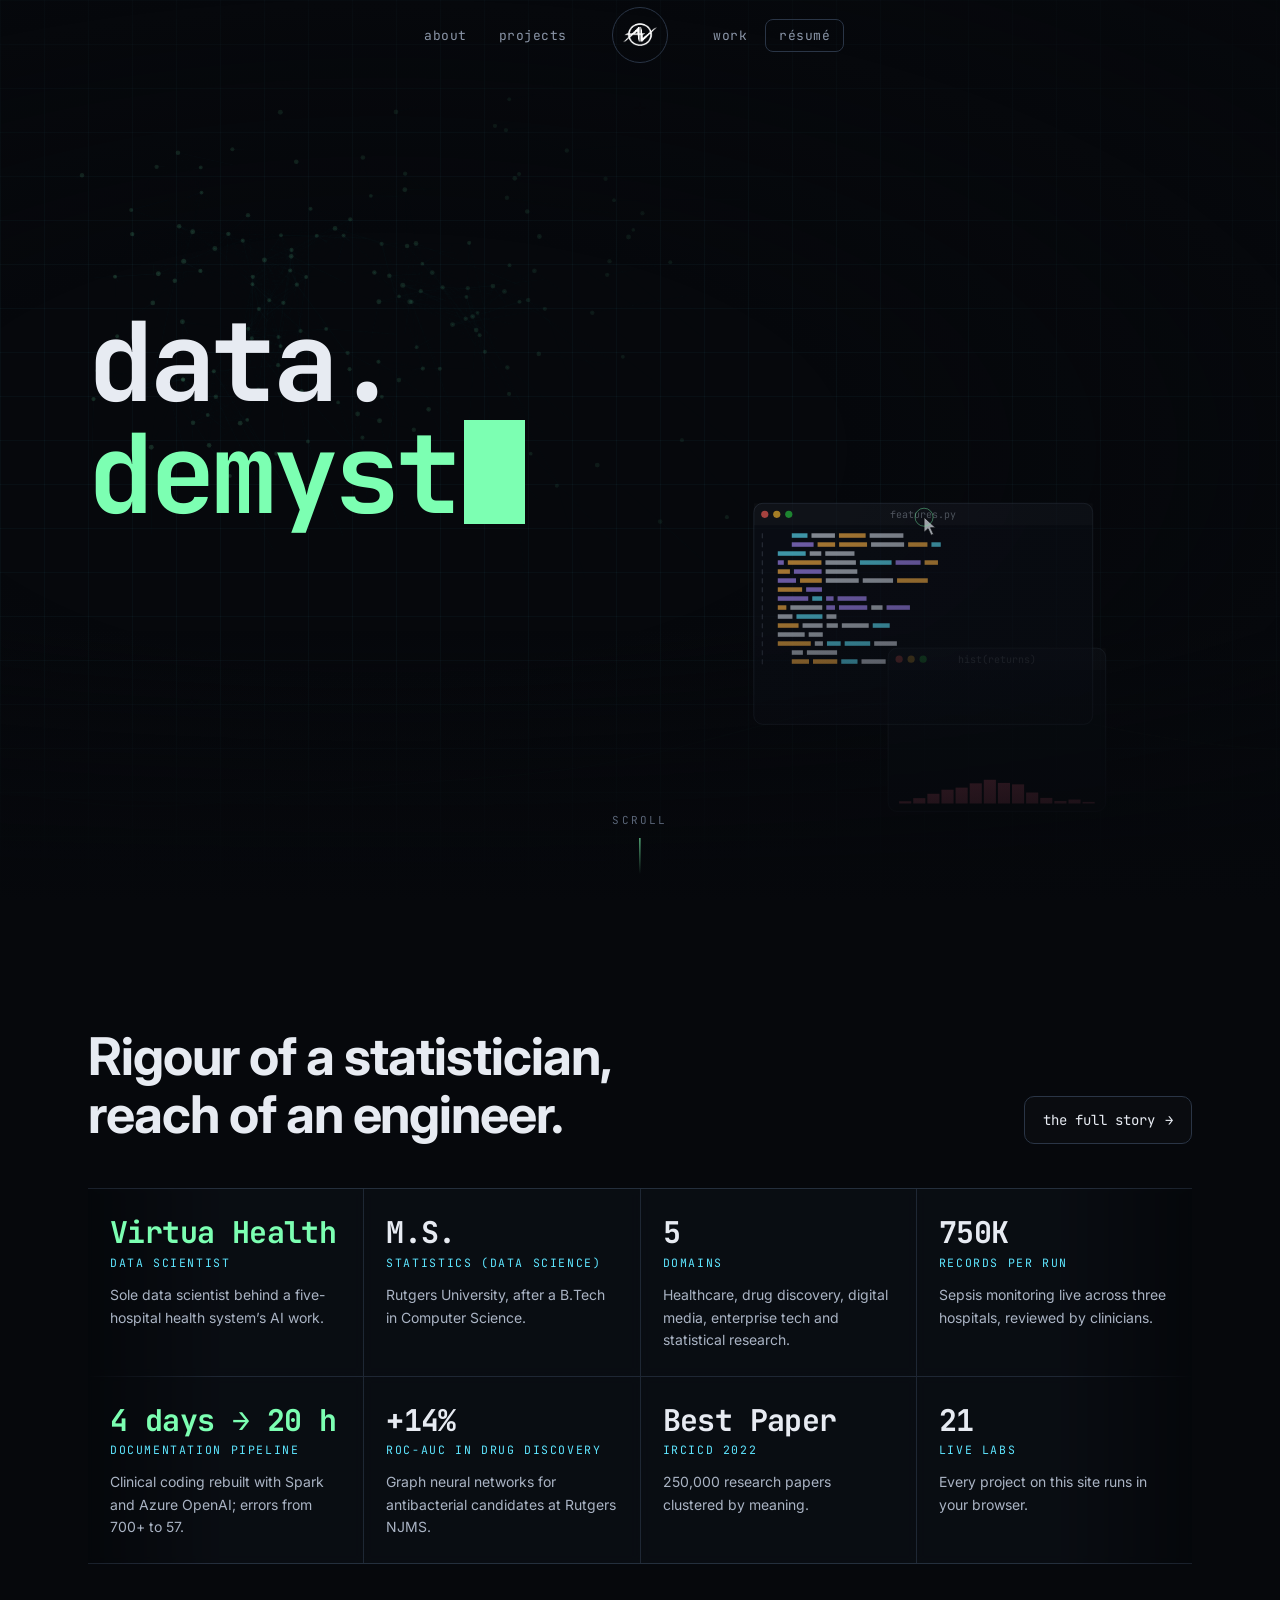
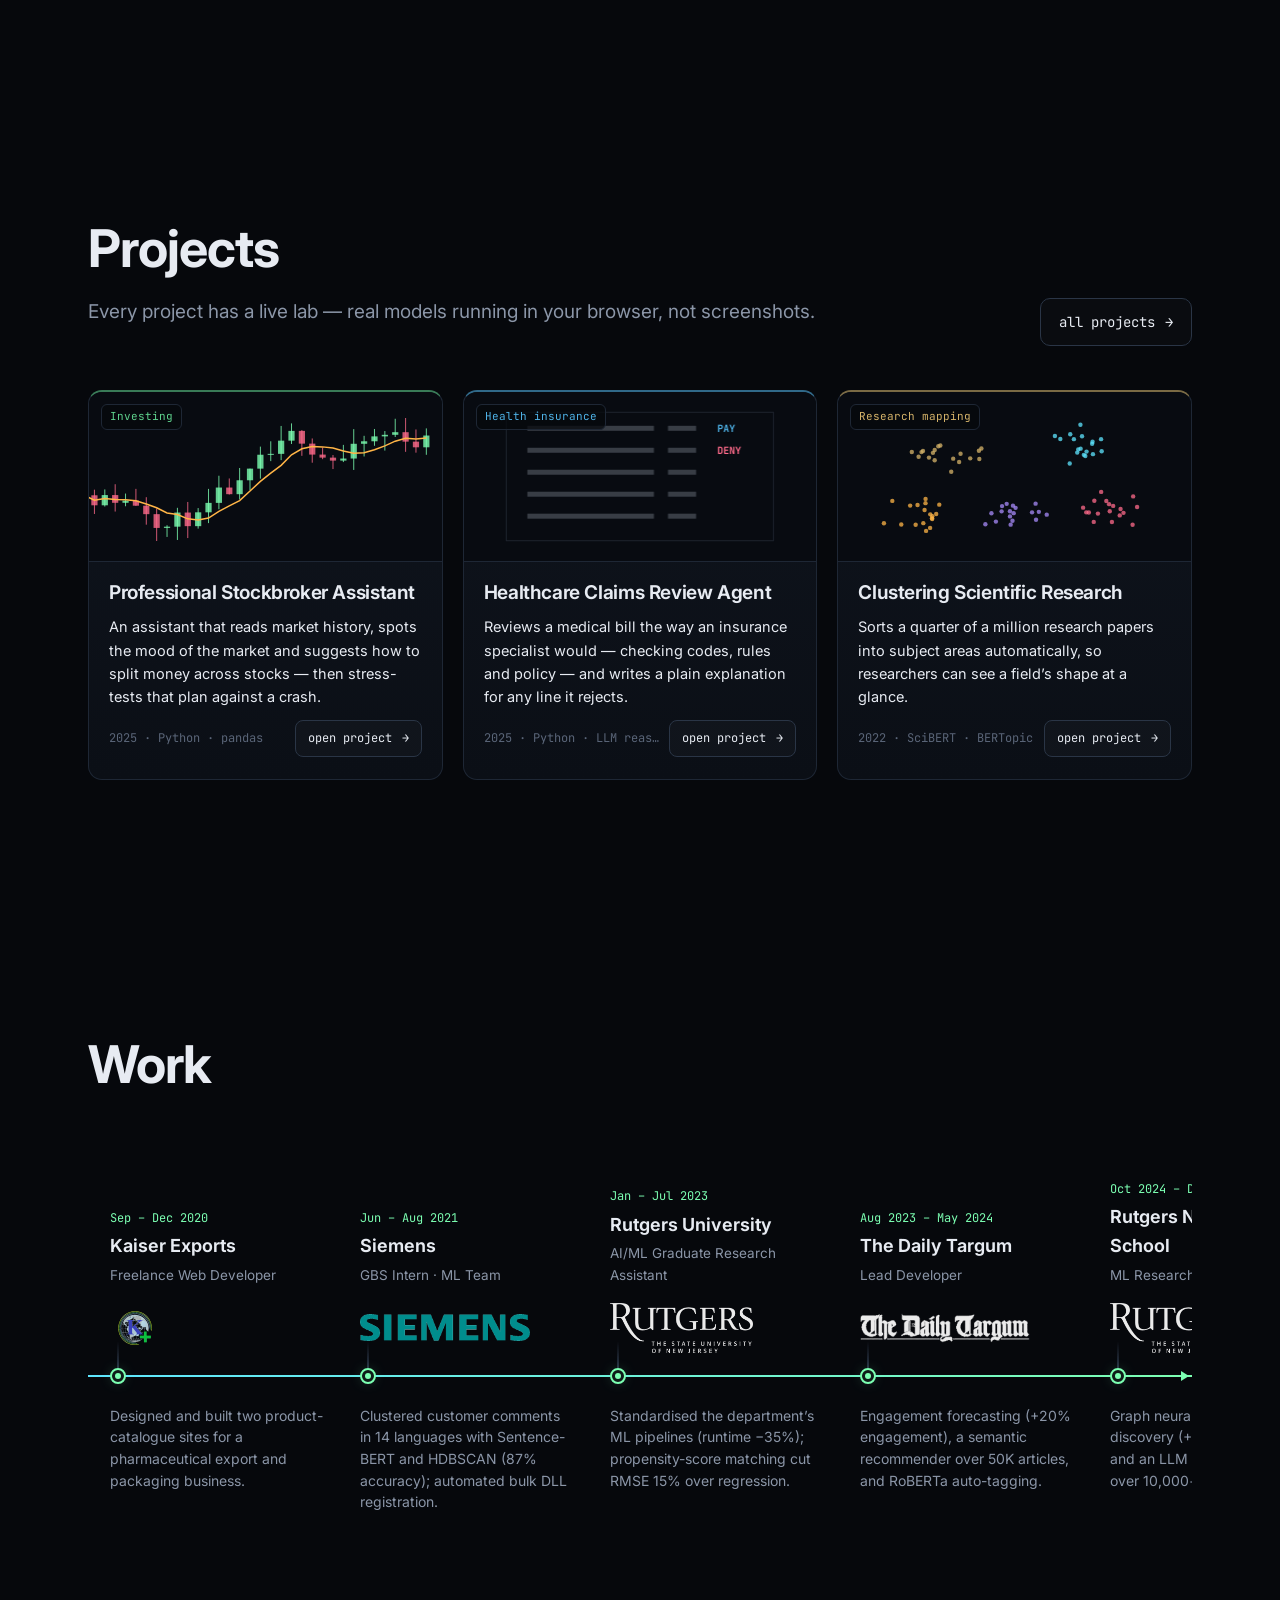
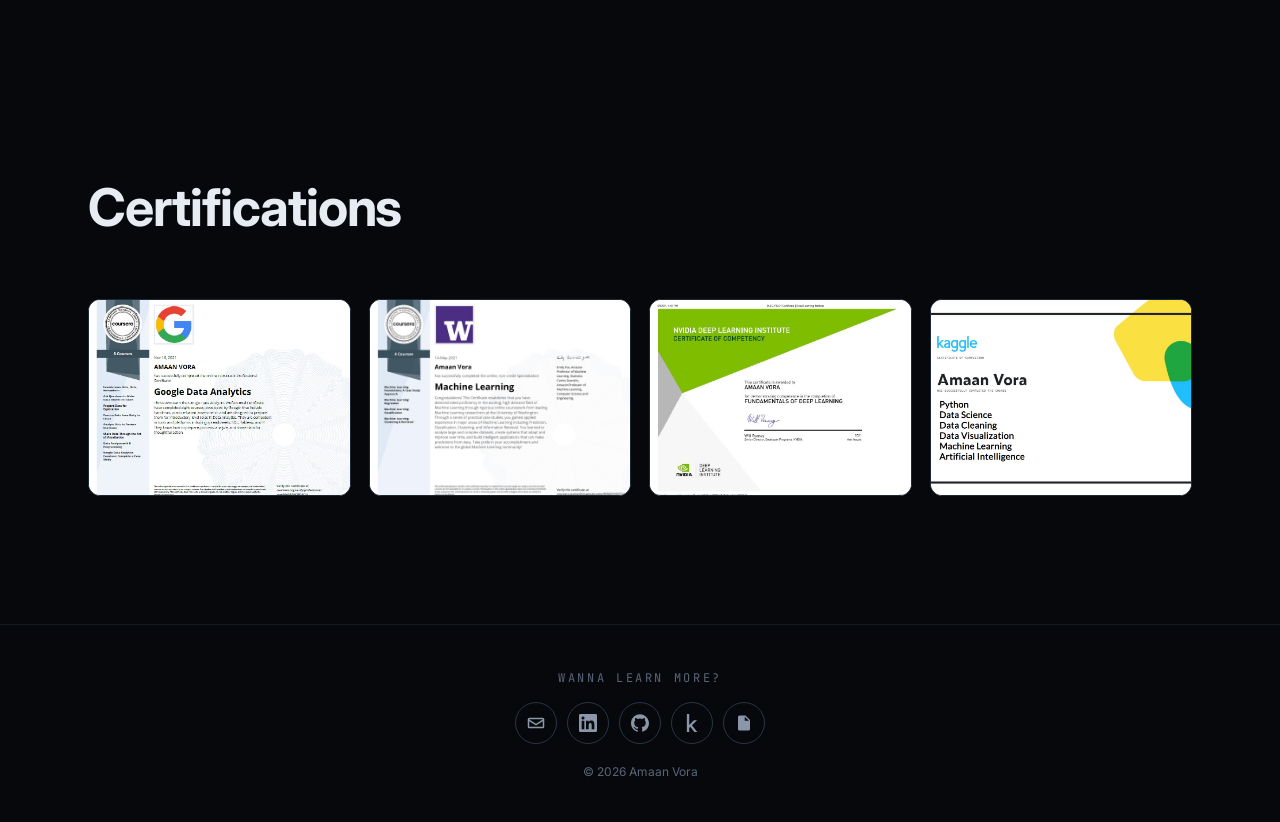
==== commit eb55e961: "Home: 'data. demystified.' headline, highlight-reel About, plain section titles, one continuous scro" ====
--- a/index.html
+++ b/index.html
@@ -17,42 +17,34 @@
     <canvas class="bg" id="heroCanvas" aria-hidden="true"></canvas>
     <div class="vignette"></div>
     <div class="wrap">
-      <div class="term-lines" id="termLines" aria-hidden="true"></div>
-      <h1 class="headline" id="headline" aria-label="Turning noise into signal."></h1>
-      <p class="sub" id="heroSub"></p>
+      <h1 class="headline" id="headline" aria-label="data. demystified."></h1>
       <div class="socials" data-socials></div>
     </div>
     <div class="scroll-cue">SCROLL<i></i></div>
   </header>
 
+  <!-- one continuous field behind every section below the hero -->
+  <canvas class="field" id="field" aria-hidden="true"></canvas>
+
   <!-- ABOUT -->
-  <section class="about-strip section" id="about">
-    <canvas id="aboutCanvas" aria-hidden="true"></canvas>
+  <section class="section home-about" id="about" data-motif="flow">
     <div class="wrap">
-      <div class="reveal">
-        <p class="eyebrow">about</p>
-        <h2 class="title">Statistics brain,<br>engineer’s hands.</h2>
-        <p class="big" id="aboutShort"></p>
+      <div class="section-head reveal">
+        <div>
+          <h2 class="title">Rigour of a statistician,<br>reach of an engineer.</h2>
+        </div>
         <a class="btn" href="about.html">the full story <span class="arr">→</span></a>
       </div>
-      <div class="about-card reveal d2">
-        <div class="row"><span class="k">based</span><span class="v">New Jersey, USA</span></div>
-        <div class="row"><span class="k">ms</span><span class="v">Statistics (Data Science) · Rutgers</span></div>
-        <div class="row"><span class="k">btech</span><span class="v">Computer Science · SRM</span></div>
-        <div class="row"><span class="k">now</span><span class="v">Data Scientist · Virtua Health</span></div>
-        <div class="row"><span class="k">likes</span><span class="v">chess · guitar · painting · black holes</span></div>
-        <div class="row"><span class="k">status</span><span class="v accent">open to interesting problems</span></div>
-      </div>
+      <div class="reel" id="reel"></div>
     </div>
   </section>
 
   <!-- PROJECTS -->
-  <section class="section" id="projects">
+  <section class="section" id="projects" data-motif="clusters">
     <div class="wrap">
       <div class="section-head reveal">
         <div>
-          <p class="eyebrow">projects</p>
-          <h2 class="title">Things you can poke at.</h2>
+          <h2 class="title">Projects</h2>
           <p class="lede">Every project has a live lab — real models running in your browser, not screenshots.</p>
         </div>
         <a class="btn" href="projects.html">all projects <span class="arr">→</span></a>
@@ -62,12 +54,11 @@
   </section>
 
   <!-- WORK -->
-  <section class="section" id="work" style="padding-top:20px">
+  <section class="section" id="work" data-motif="series">
     <div class="wrap">
       <div class="section-head reveal">
         <div>
-          <p class="eyebrow">work</p>
-          <h2 class="title">Where I’ve shipped.</h2>
+          <h2 class="title">Work</h2>
         </div>
       </div>
       <div class="timeline-scroller">
@@ -77,12 +68,11 @@
   </section>
 
   <!-- CERTS -->
-  <section class="section" id="certs" style="padding-top:20px">
+  <section class="section" id="certs" data-motif="constellation">
     <div class="wrap">
       <div class="section-head reveal">
         <div>
-          <p class="eyebrow">portfolio &amp; certifications</p>
-          <h2 class="title">Paper trail.</h2>
+          <h2 class="title">Certifications</h2>
         </div>
       </div>
       <div class="certs" id="certGrid"></div>
@@ -95,5 +85,6 @@
   <script src="js/site.js"></script>
   <script src="js/minis.js"></script>
   <script src="js/home.js"></script>
+  <script src="js/field.js"></script>
 </body>
 </html>
--- a/css/style.css
+++ b/css/style.css
@@ -86,6 +86,40 @@
   .nav ul a { display: block; padding: 12px; font-size: 15px; }
 }
 
+
+/* ---------- buttons & chips ---------- */
+.btn {
+  display: inline-flex; align-items: center; gap: 10px; cursor: pointer;
+  font-family: var(--mono); font-size: 14px; padding: 12px 18px; border-radius: 10px;
+  border: 1px solid var(--line-2); background: rgba(255,255,255,.02); color: var(--text);
+  transition: border-color .2s, background .2s, transform .2s, color .2s;
+}
+.btn:hover { border-color: var(--accent); color: var(--accent); transform: translateY(-1px); }
+.btn.primary { background: var(--accent); color: #04130a; border-color: var(--accent); font-weight: 600; }
+.btn.primary:hover { background: #a6ffcb; color: #04130a; }
+.btn.sm { padding: 8px 12px; font-size: 12px; border-radius: 8px; }
+.btn .arr { transition: transform .2s; }
+.btn:hover .arr { transform: translateX(3px); }
+.chip {
+  display: inline-block; font-family: var(--mono); font-size: 11.5px; padding: 4px 9px; border-radius: 999px;
+  border: 1px solid var(--line-2); color: var(--muted); white-space: nowrap;
+}
+.chips { display: flex; flex-wrap: wrap; gap: 6px; }
+
+/* ---------- section scaffolding ---------- */
+section { position: relative; }
+.section { padding: clamp(72px, 10vw, 140px) 0; }
+.eyebrow { font-family: var(--mono); font-size: 12.5px; color: var(--accent); letter-spacing: .12em; text-transform: uppercase; margin: 0 0 14px; }
+.eyebrow::before { content: '// '; color: var(--dim); }
+h1, h2, h3 { line-height: 1.12; margin: 0; letter-spacing: -.02em; }
+h2.title { font-size: clamp(30px, 4.6vw, 52px); font-weight: 700; margin-bottom: 18px; }
+.lede { font-size: clamp(16px, 1.6vw, 19px); color: var(--muted); max-width: 64ch; }
+.section-head { display: flex; justify-content: space-between; align-items: end; gap: 24px; flex-wrap: wrap; margin-bottom: 44px; }
+
+/* reveal on scroll */
+.reveal { opacity: 0; transform: translateY(24px); transition: opacity .8s cubic-bezier(.2,.7,.2,1), transform .8s cubic-bezier(.2,.7,.2,1); }
+.reveal.in { opacity: 1; transform: none; }
+.reveal.d1 { transition-delay: .08s; } .reveal.d2 { transition-delay: .16s; } .reveal.d3 { transition-delay: .24s; }
 
 /* ---------- footer ---------- */
 .footer { border-top: 1px solid var(--line); padding: 44px 0 40px; color: var(--muted); font-size: 14px; }
@@ -636,3 +670,26 @@
 .talk h2 { font-family: var(--cine); font-weight: 600; font-size: clamp(24px, 3vw, 34px); letter-spacing: .06em; color: #f1e6cc; margin: 0 0 8px; }
 .talk p { color: var(--muted); margin: 0; }
 .soc.cvb .ico svg { width: 20px; height: 20px; fill: currentColor; }
+.pd-head .pill { margin-bottom: 14px; }
+.lab-body input[type=text], .lab-body input:not([type]), .lab-body textarea { background: #0b0f16; border: 1px solid var(--line-2); color: var(--text); border-radius: 8px; padding: 8px 10px; font: 14px var(--sans); outline: none; box-sizing: border-box; }
+.lab-body input:not([type]):focus, .lab-body textarea:focus { border-color: var(--accent); }
+.lab-body textarea { font-family: var(--mono); font-size: 12.5px; line-height: 1.6; resize: vertical; }
+
+/* ---------- home: one continuous field, highlight reel ---------- */
+body[data-page="home"] .field { position: fixed; inset: 0; width: 100%; height: 100%; z-index: 0; pointer-events: none; opacity: 0; }
+body[data-page="home"] .hero { z-index: 2; }
+body[data-page="home"] .section, body[data-page="home"] .footer { position: relative; z-index: 1; background: transparent; }
+body[data-page="home"] .footer { border-top-color: rgba(30,39,53,.6); }
+.hero .headline { min-height: 2.1em; }
+.hero.done .socials { margin-top: 34px; }
+.hero .socials { margin-top: 34px; }
+.home-about .title { margin-bottom: 0; }
+.reel { display: grid; grid-template-columns: repeat(4, 1fr); gap: 1px; background: linear-gradient(90deg, transparent, rgba(42,53,70,.7) 12%, rgba(42,53,70,.7) 88%, transparent); border-top: 1px solid rgba(42,53,70,.55); border-bottom: 1px solid rgba(42,53,70,.55); }
+.reel .hl { background: rgba(6,8,12,.82); backdrop-filter: blur(3px); padding: 26px 22px 24px; display: flex; flex-direction: column; gap: 4px; min-height: 172px; transition: background .3s; }
+.reel .hl:hover { background: rgba(12,18,26,.9); }
+.reel .hl b { font-family: var(--mono); font-weight: 700; font-size: clamp(22px, 2.4vw, 30px); letter-spacing: -.02em; color: var(--text); line-height: 1.15; }
+.reel .hl:nth-child(4n+1) b { color: var(--accent); }
+.reel .hl .rl { font-family: var(--mono); font-size: 11.5px; letter-spacing: .14em; text-transform: uppercase; color: var(--accent-2); }
+.reel .hl p { margin: 8px 0 0; font-size: 14px; line-height: 1.6; color: #aab4c4; }
+@media (max-width: 960px) { .reel { grid-template-columns: 1fr 1fr; } }
+@media (max-width: 520px) { .reel { grid-template-columns: 1fr; } .reel .hl { min-height: 0; } }
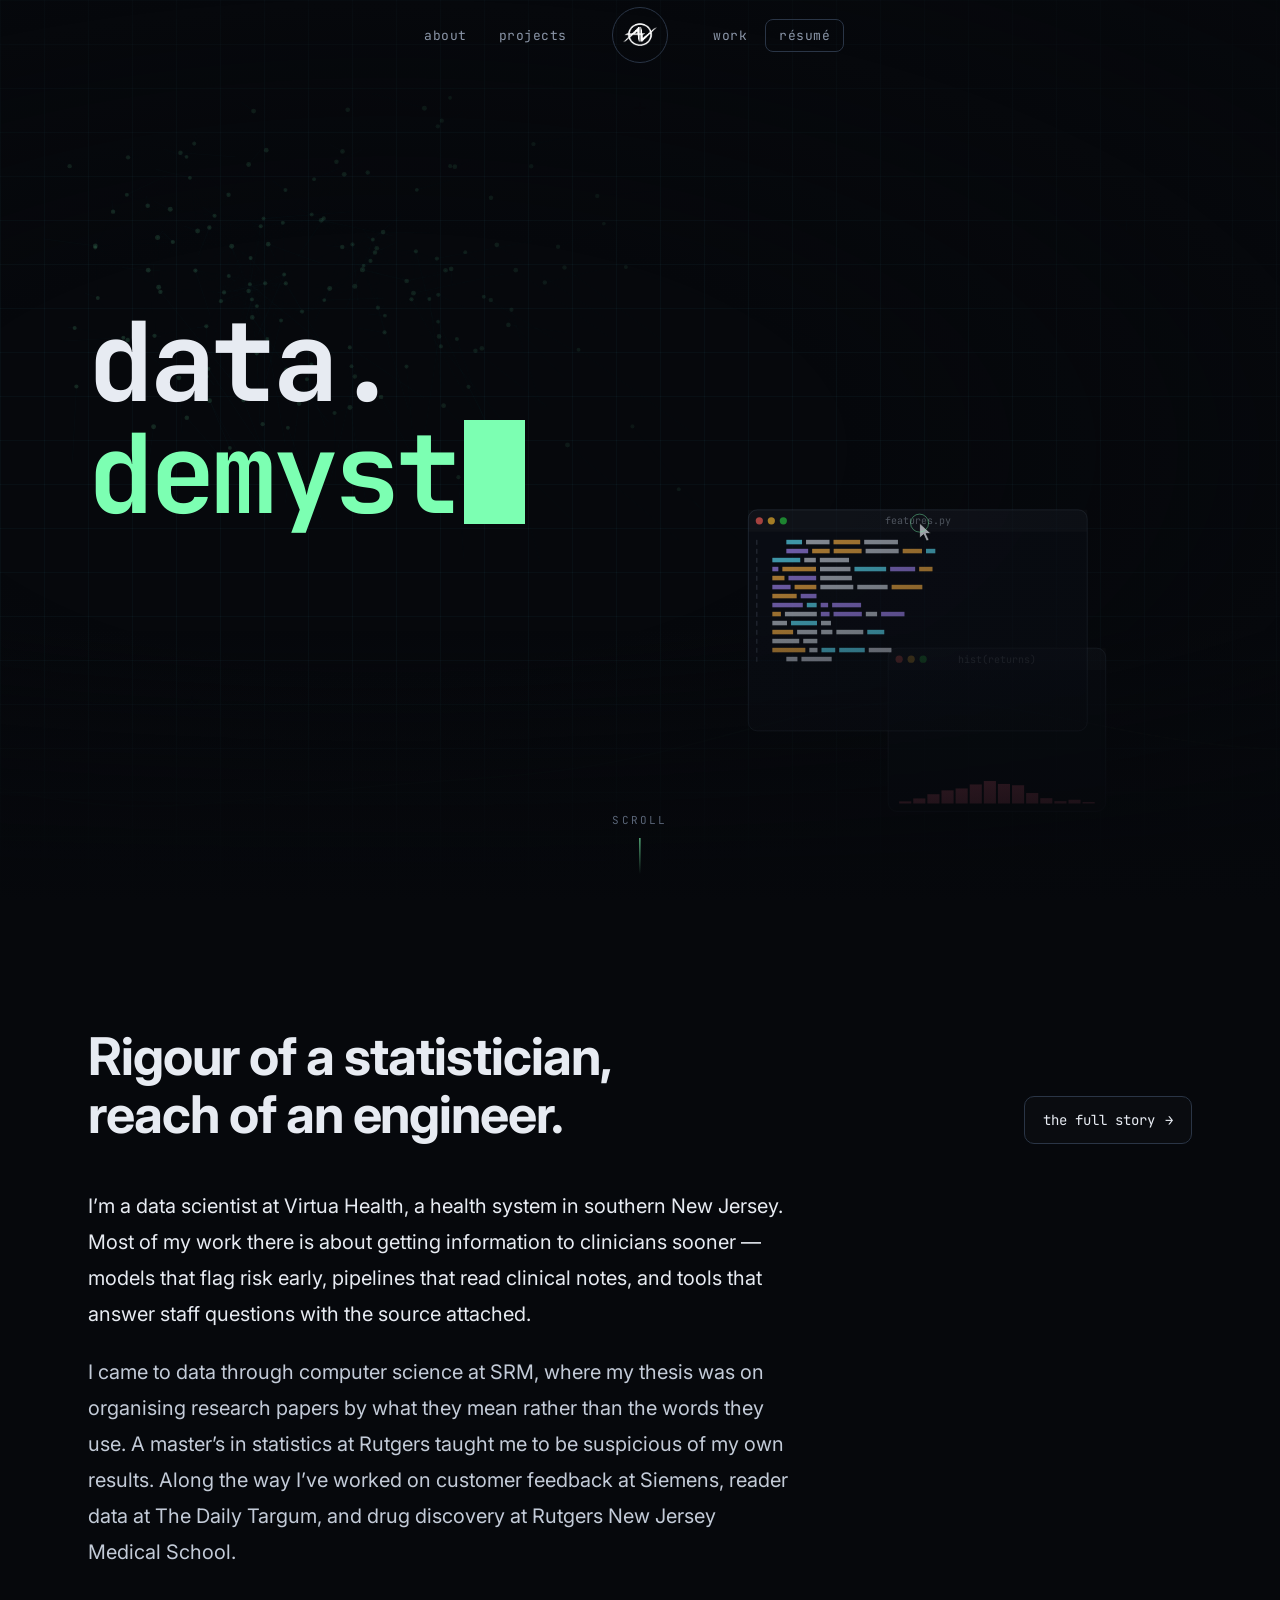
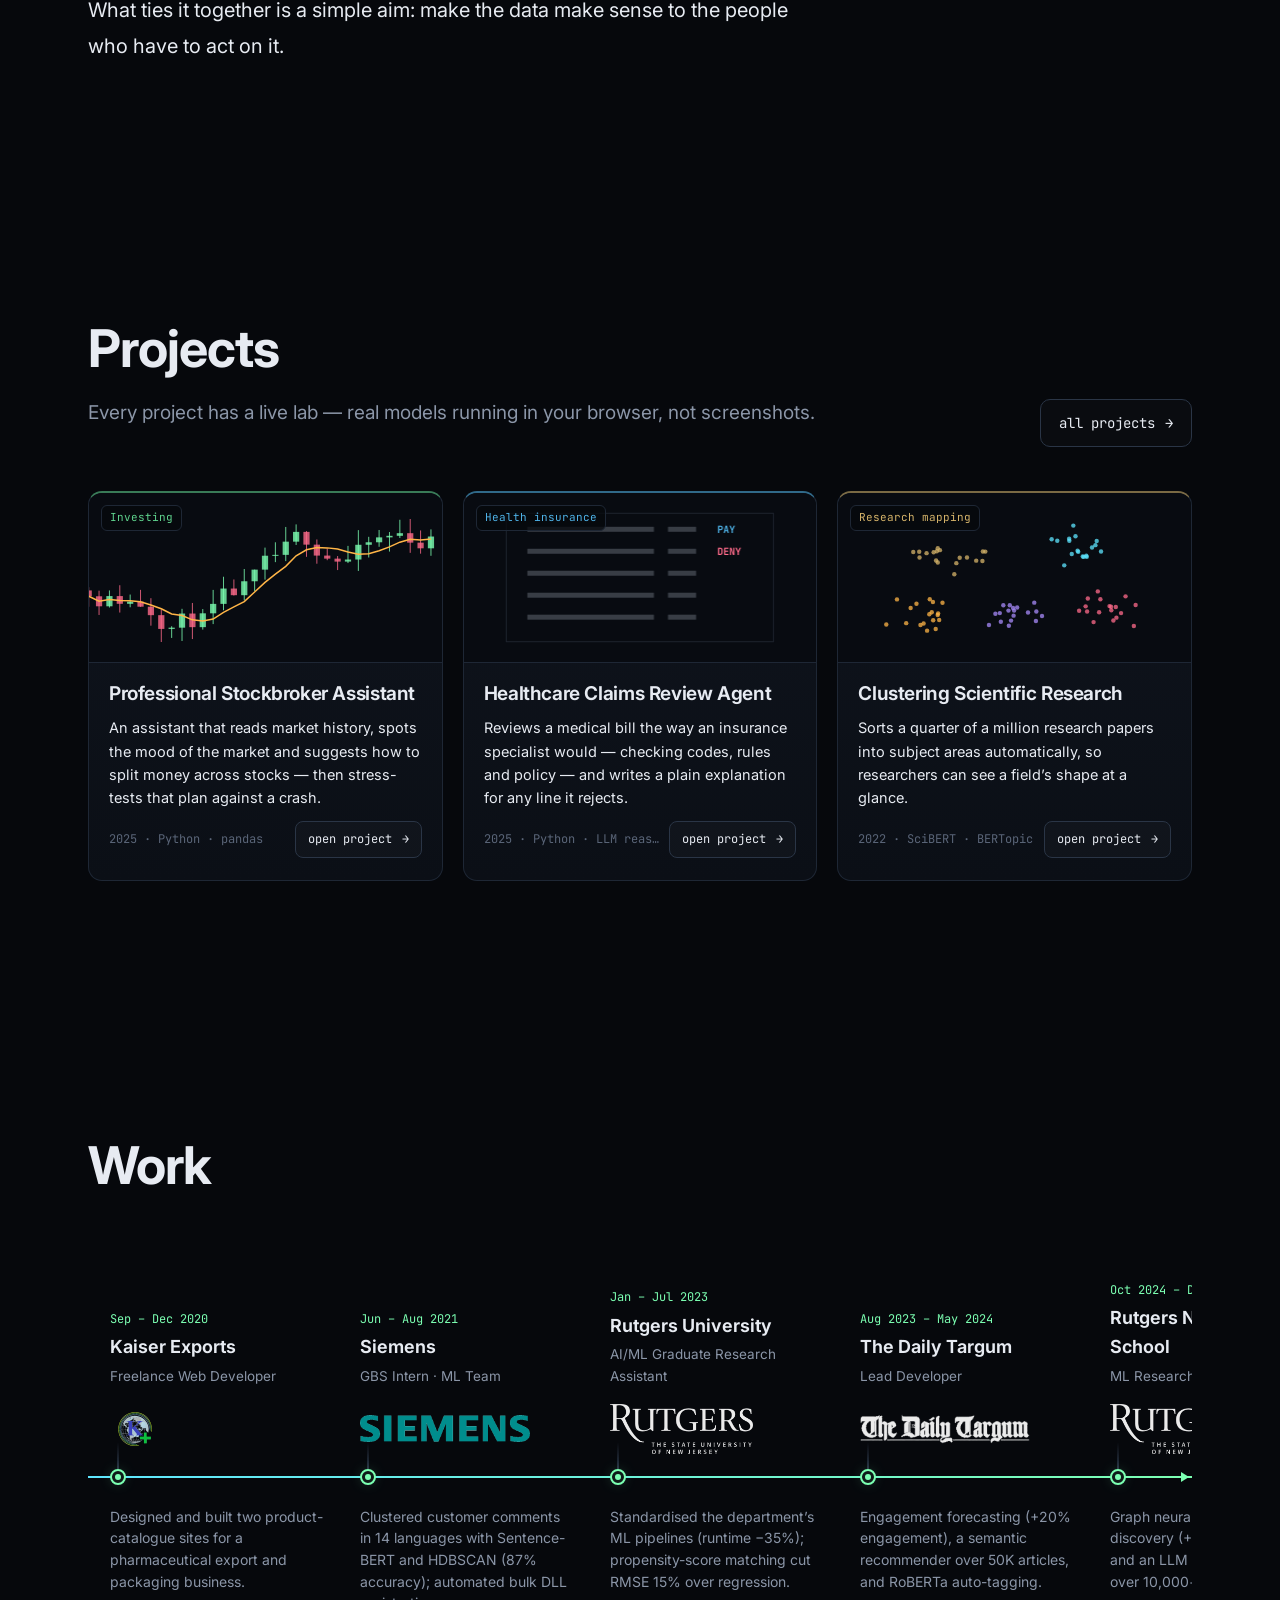
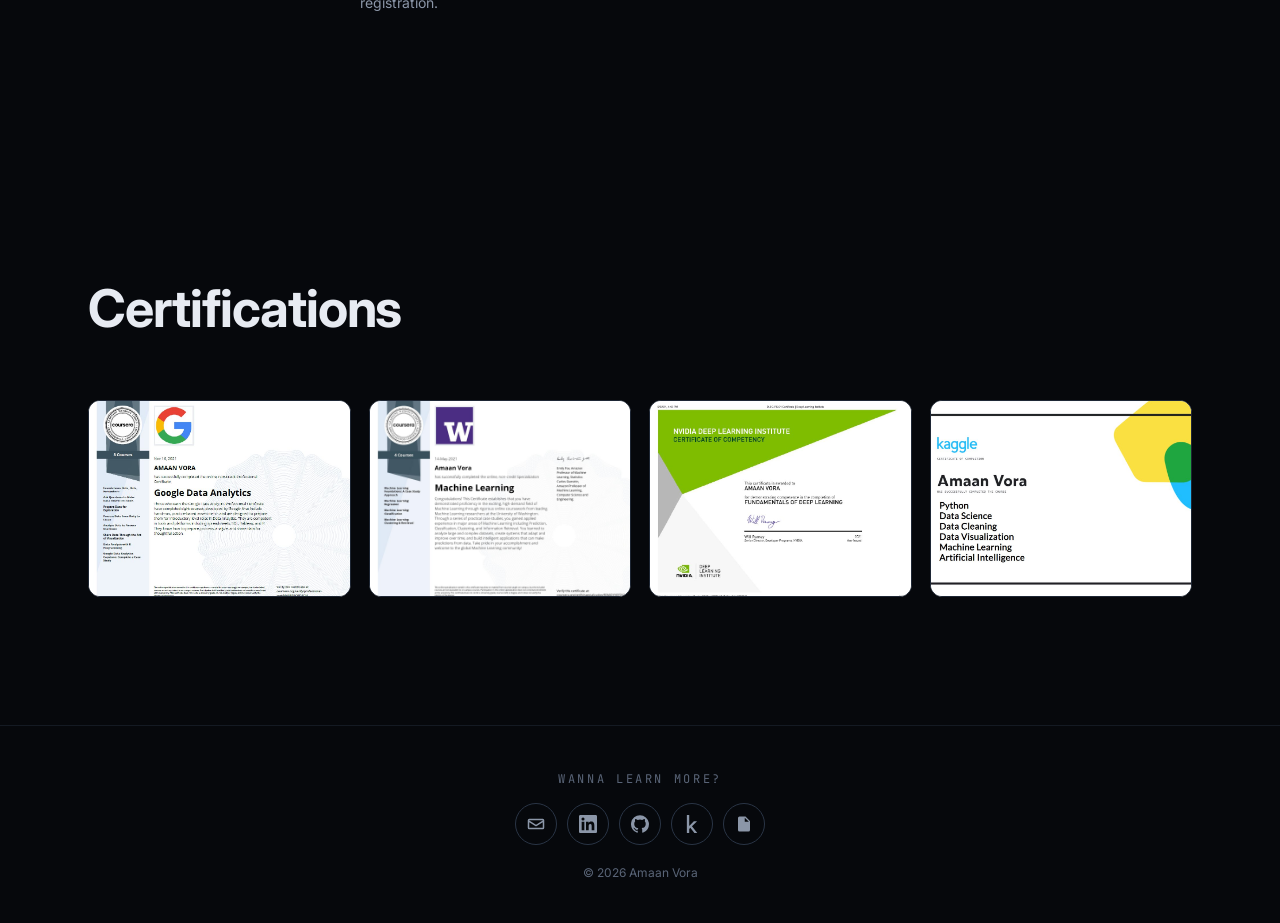
==== commit d6b2fca7: "Home About: short narrative instead of stat tiles Co-Authored-By: Claude Opus 5.5 <noreply@anthropic" ====
--- a/index.html
+++ b/index.html
@@ -35,7 +35,7 @@
         </div>
         <a class="btn" href="about.html">the full story <span class="arr">→</span></a>
       </div>
-      <div class="reel" id="reel"></div>
+      <div class="story-home" id="storyHome"></div>
     </div>
   </section>
 
--- a/css/style.css
+++ b/css/style.css
@@ -693,3 +693,8 @@
 .reel .hl p { margin: 8px 0 0; font-size: 14px; line-height: 1.6; color: #aab4c4; }
 @media (max-width: 960px) { .reel { grid-template-columns: 1fr 1fr; } }
 @media (max-width: 520px) { .reel { grid-template-columns: 1fr; } .reel .hl { min-height: 0; } }
+
+.story-home { max-width: 70ch; }
+.story-home p { font-size: clamp(17px, 1.7vw, 20px); line-height: 1.8; color: #c3cbd8; margin: 0 0 22px; }
+.story-home p:first-child { color: var(--text); }
+.story-home p:last-child { color: var(--text); margin-bottom: 0; }
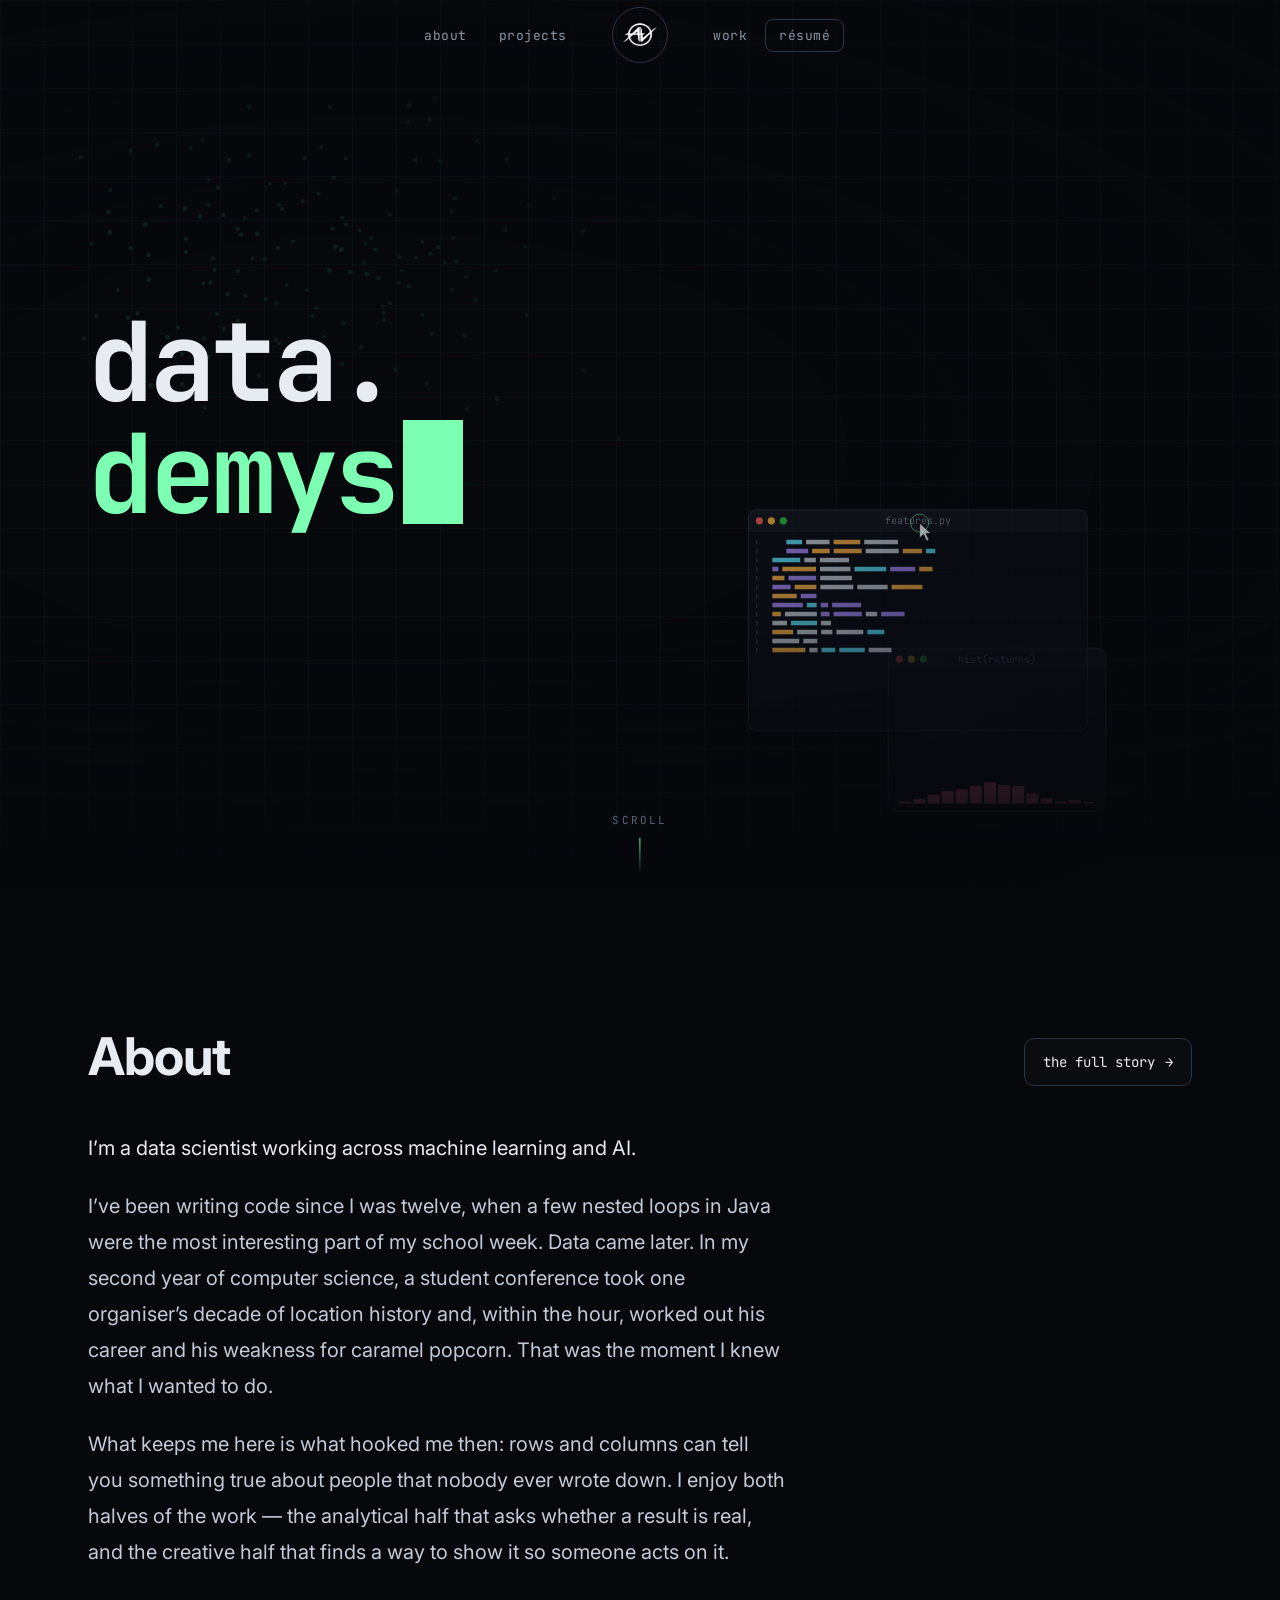
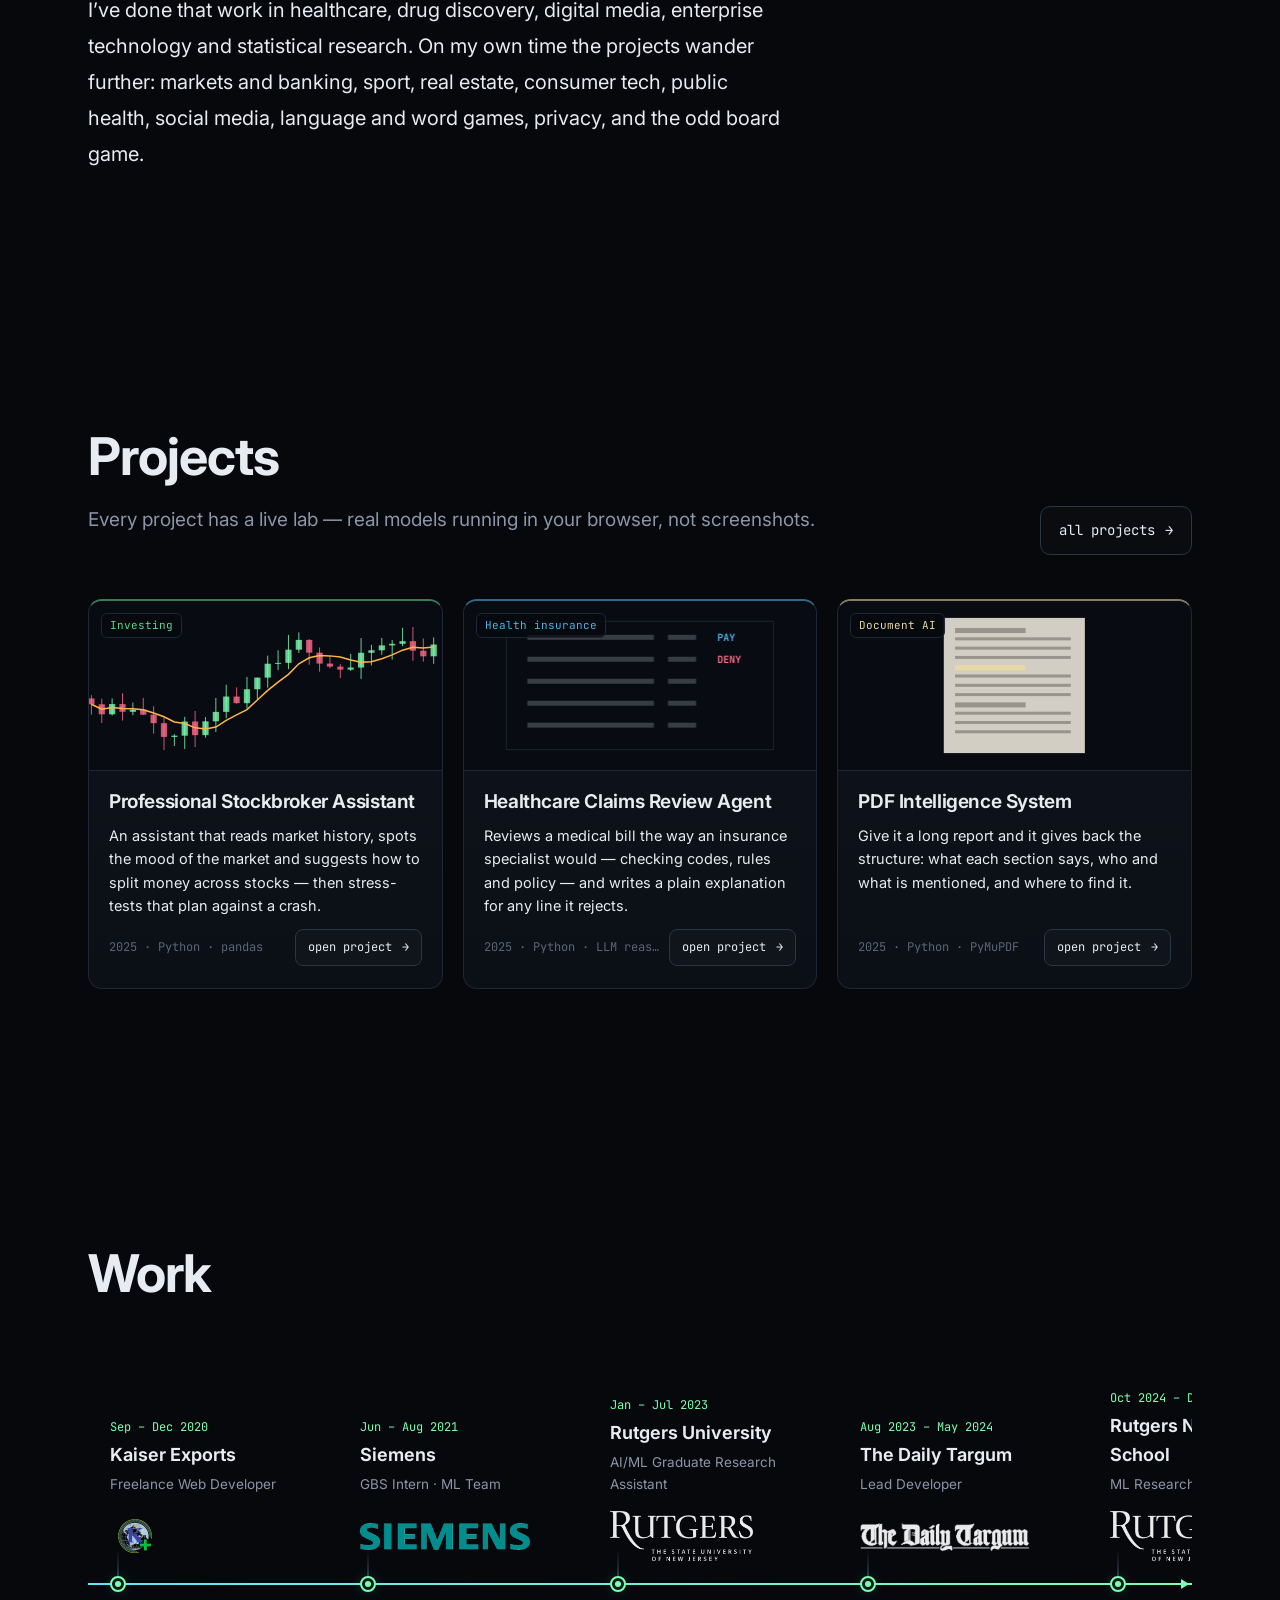
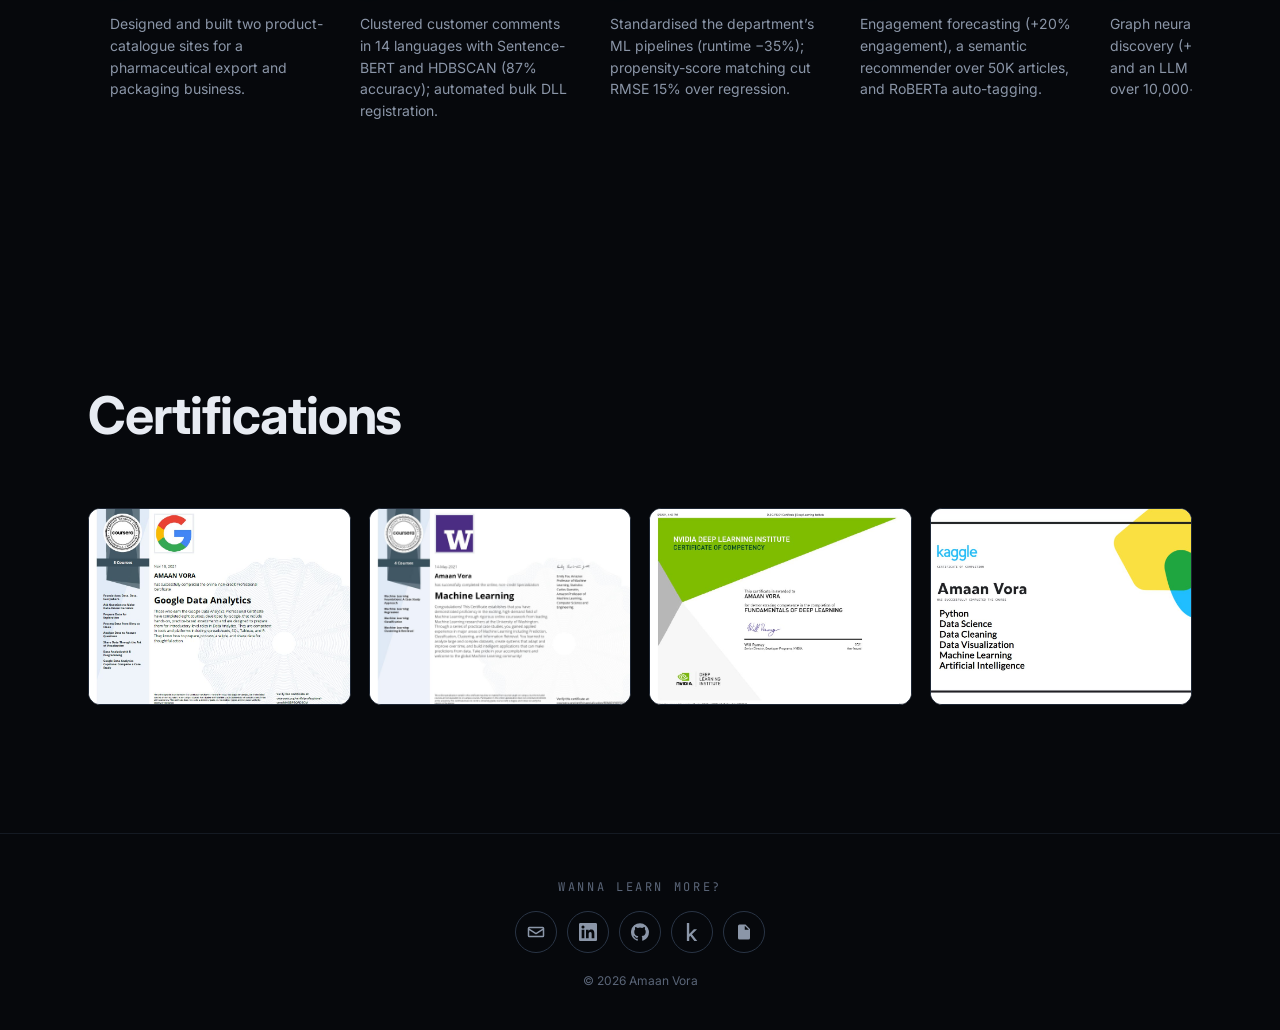
==== commit eea1ae4c: "Home About narrative and title; projects newest-first; labs: four-step project story, domain skins, " ====
--- a/index.html
+++ b/index.html
@@ -31,7 +31,7 @@
     <div class="wrap">
       <div class="section-head reveal">
         <div>
-          <h2 class="title">Rigour of a statistician,<br>reach of an engineer.</h2>
+          <h2 class="title">About</h2>
         </div>
         <a class="btn" href="about.html">the full story <span class="arr">→</span></a>
       </div>
--- a/css/style.css
+++ b/css/style.css
@@ -698,3 +698,78 @@
 .story-home p { font-size: clamp(17px, 1.7vw, 20px); line-height: 1.8; color: #c3cbd8; margin: 0 0 22px; }
 .story-home p:first-child { color: var(--text); }
 .story-home p:last-child { color: var(--text); margin-bottom: 0; }
+
+/* ---------- project pages: the four-step story, folded tech notes, chapters ---------- */
+.p-story { display: grid; grid-template-columns: repeat(4, 1fr); gap: 0; margin: 40px 0 0; border: 1px solid color-mix(in srgb, var(--accent) 25%, var(--line)); border-radius: 14px; overflow: hidden; }
+.p-story .ps { padding: 18px 20px 20px; border-right: 1px solid var(--line); position: relative; background: rgba(255,255,255,.015); }
+.p-story .ps:last-child { border-right: 0; background: color-mix(in srgb, var(--accent) 7%, transparent); }
+.p-story .ps:not(:last-child)::after { content: '→'; position: absolute; right: -9px; top: 18px; color: var(--accent); background: var(--bg); font-size: 13px; line-height: 1; padding: 2px 0; z-index: 1; }
+.p-story .ps-n { font-family: var(--mono); font-size: 11px; color: var(--accent); margin-right: 8px; }
+.p-story .ps-k { font-family: var(--mono); font-size: 11px; letter-spacing: .14em; text-transform: uppercase; color: var(--muted); }
+.p-story p { margin: 8px 0 0; font-size: 15px; line-height: 1.6; color: var(--text); }
+@media (max-width: 860px) { .p-story { grid-template-columns: 1fr 1fr; } .p-story .ps:nth-child(2) { border-right: 0; } .p-story .ps:nth-child(-n+2) { border-bottom: 1px solid var(--line); } .p-story .ps::after { display: none; } }
+@media (max-width: 520px) { .p-story { grid-template-columns: 1fr; } .p-story .ps { border-right: 0; border-bottom: 1px solid var(--line); } }
+.explain details.tech { margin-top: 8px; }
+.explain details.tech summary { cursor: pointer; list-style: none; font-family: var(--mono); font-size: 11.5px; color: var(--muted); display: inline-flex; gap: 6px; align-items: center; }
+.explain details.tech summary::-webkit-details-marker { display: none; }
+.explain details.tech summary::before { content: '+'; color: var(--accent); font-weight: 700; }
+.explain details.tech[open] summary::before { content: '–'; }
+.explain details.tech p { margin-top: 8px; font-size: 13.5px; color: #aab4c4; }
+.tabs button .ch-n { display: inline-grid; place-items: center; width: 19px; height: 19px; border-radius: 50%; border: 1px solid var(--line-2); font-size: 10.5px; margin-right: 8px; color: var(--muted); }
+.tabs button.on .ch-n { background: var(--accent); border-color: var(--accent); color: #06080c; font-weight: 700; }
+.next-ch { display: flex; margin: 22px 0 0 auto; background: none; border: 1px solid color-mix(in srgb, var(--accent) 45%, var(--line-2)); color: var(--accent); font: 600 12.5px var(--mono); padding: 9px 14px; border-radius: 999px; cursor: pointer; gap: 8px; }
+.next-ch:hover { background: color-mix(in srgb, var(--accent) 12%, transparent); }
+
+/* ---------- lab skins: each lab dressed for its domain ---------- */
+body[data-theme] .lab { background-color: var(--skin-bg, var(--bg-2)); background-image: var(--skin-tex, none); }
+body[data-theme] .lab-bar, body[data-theme] .tabs { background: var(--skin-bar, #0a0e15); }
+body[data-theme] .lab .panel, body[data-theme] .lab .kpi { background: var(--skin-panel, var(--panel)); border-color: var(--skin-line, var(--line)); }
+body[data-theme] .lab .panel h4 b, body[data-theme] .tabs button { font-family: var(--skin-font, var(--mono)); }
+body[data-theme] .lab .explain { background: linear-gradient(90deg, color-mix(in srgb, var(--accent) 9%, transparent), transparent 70%); }
+/* markets: a trading terminal */
+body[data-theme="finance"] { --skin-bg: #07090a; --skin-bar: #0b0f0c; --skin-panel: #0b100d; --skin-line: #1b2a20; --skin-tex: linear-gradient(rgba(95,211,141,.035) 1px, transparent 1px), linear-gradient(90deg, rgba(95,211,141,.035) 1px, transparent 1px); }
+body[data-theme="finance"] .lab { background-size: 22px 22px; }
+body[data-theme="finance"] .lab-bar::after { content: 'AAPL 0.4%  ·  JNJ −0.2%  ·  PFE 1.1%  ·  MRK 0.6%  ·  ABBV −0.3%'; font-size: 11px; color: #5fd38d; opacity: .6; white-space: nowrap; overflow: hidden; max-width: 34%; }
+/* banking: a calm risk desk */
+body[data-theme="bank"] { --skin-bg: #0a0f1a; --skin-bar: #0c1322; --skin-panel: #0e1626; --skin-line: #1d2a42; --skin-tex: radial-gradient(1200px 400px at 100% 0, rgba(106,168,255,.08), transparent 60%); }
+/* deep learning: a topographic survey */
+body[data-theme="survey"] { --skin-bg: #070b10; --skin-panel: #0b1118; --skin-tex: repeating-radial-gradient(circle at 80% 10%, rgba(94,230,255,.035) 0 1px, transparent 1px 26px); }
+/* streaming catalogue */
+body[data-theme="stream"] { --skin-bg: #0b0708; --skin-bar: #120a0b; --skin-panel: #140c0d; --skin-line: #2c1a1c; --skin-tex: linear-gradient(180deg, rgba(255,90,95,.07), transparent 220px); --skin-font: var(--sans); }
+/* TV game show: stage lights */
+body[data-theme="show"] { --skin-bg: #0d0914; --skin-bar: #130d1d; --skin-panel: #150f20; --skin-line: #2a2040; --skin-tex: radial-gradient(500px 260px at 20% 0, rgba(255,181,71,.12), transparent 70%), radial-gradient(500px 260px at 80% 0, rgba(255,107,139,.1), transparent 70%); --skin-font: var(--sans); }
+/* privacy: a secured console */
+body[data-theme="security"] { --skin-bg: #08070e; --skin-panel: #0e0c18; --skin-line: #231d3a; --skin-tex: url("data:image/svg+xml,%3Csvg xmlns='http://www.w3.org/2000/svg' width='28' height='48'%3E%3Cpath d='M14 0l14 8v16l-14 8-14-8V8z' fill='none' stroke='%23a78bfa' stroke-opacity='.06'/%3E%3C/svg%3E"); }
+/* clinical: claims desk and public health — clean slate blue, rounded, sans */
+body[data-theme="claims"], body[data-theme="publichealth"] { --skin-bg: #0a1117; --skin-bar: #0d1820; --skin-panel: #0f1a23; --skin-line: #1e3140; --skin-font: var(--sans); --skin-tex: linear-gradient(180deg, rgba(79,179,232,.06), transparent 160px); }
+body[data-theme="claims"] .lab-bar::after { content: ''; flex: 0 0 120px; height: 14px; margin-left: 12px; background: url("data:image/svg+xml,%3Csvg xmlns='http://www.w3.org/2000/svg' width='120' height='14'%3E%3Cpath d='M0 7h40l5-6 6 12 5-9 4 3h60' fill='none' stroke='%234fb3e8' stroke-width='1.3'/%3E%3C/svg%3E") no-repeat; opacity: .8; }
+/* documents: paper on a dark desk */
+body[data-theme="docs"] { --skin-bg: #0f0e0c; --skin-bar: #15130f; --skin-panel: #16140f; --skin-line: #2c271d; --skin-font: Georgia, 'Times New Roman', serif; --skin-tex: radial-gradient(900px 300px at 50% 0, rgba(233,216,166,.06), transparent 70%); }
+/* research: a library — leather and serif */
+body[data-theme="research"] { --skin-bg: #100d0a; --skin-bar: #16110c; --skin-panel: #17120d; --skin-line: #2e2418; --skin-font: Georgia, 'Times New Roman', serif; --skin-tex: repeating-linear-gradient(90deg, rgba(214,180,106,.025) 0 2px, transparent 2px 60px); }
+/* maritime: a navy chart table with brass */
+body[data-theme="maritime"] { --skin-bg: #08101a; --skin-bar: #0b1522; --skin-panel: #0d1826; --skin-line: #20344c; --skin-font: Georgia, 'Times New Roman', serif; --skin-tex: url("data:image/svg+xml,%3Csvg xmlns='http://www.w3.org/2000/svg' width='160' height='40'%3E%3Cpath d='M0 20q20-10 40 0t40 0 40 0 40 0' fill='none' stroke='%238fb8de' stroke-opacity='.05'/%3E%3C/svg%3E"); }
+/* real estate: blueprint */
+body[data-theme="realestate"] { --skin-bg: #08121a; --skin-panel: #0b1821; --skin-line: #1a3342; --skin-tex: linear-gradient(rgba(62,207,142,.04) 1px, transparent 1px), linear-gradient(90deg, rgba(62,207,142,.04) 1px, transparent 1px), linear-gradient(rgba(62,207,142,.02) 1px, transparent 1px), linear-gradient(90deg, rgba(62,207,142,.02) 1px, transparent 1px); --skin-font: var(--sans); }
+body[data-theme="realestate"] .lab { background-size: 100px 100px, 100px 100px, 20px 20px, 20px 20px; }
+/* consumer tech: brushed graphite */
+body[data-theme="device"] { --skin-bg: #0b0d11; --skin-bar: #101319; --skin-panel: #12151c; --skin-line: #242a36; --skin-font: var(--sans); --skin-tex: repeating-linear-gradient(0deg, rgba(255,255,255,.012) 0 1px, transparent 1px 3px); }
+/* cricket: floodlit pitch */
+body[data-theme="sports"] { --skin-bg: #061109; --skin-bar: #08160c; --skin-panel: #0a1a0f; --skin-line: #173322; --skin-font: var(--sans); --skin-tex: repeating-linear-gradient(90deg, rgba(74,222,128,.035) 0 60px, transparent 60px 120px), radial-gradient(800px 300px at 50% 0, rgba(250,204,21,.08), transparent 70%); }
+/* world briefing: map dots */
+body[data-theme="world"] { --skin-bg: #070c14; --skin-panel: #0b121d; --skin-line: #1a2738; --skin-tex: radial-gradient(rgba(96,165,250,.08) 1px, transparent 1.4px); }
+body[data-theme="world"] .lab { background-size: 14px 14px; }
+/* social feed */
+body[data-theme="social"] { --skin-bg: #080c12; --skin-panel: #0d141d; --skin-line: #1b2838; --skin-font: var(--sans); --skin-tex: linear-gradient(135deg, rgba(56,189,248,.06), transparent 40%, rgba(244,114,182,.05)); }
+/* search console */
+body[data-theme="search"] { --skin-bg: #0b0a07; --skin-bar: #11100a; --skin-panel: #12110b; --skin-line: #2a2716; --skin-tex: linear-gradient(rgba(251,191,36,.03) 50%, transparent 50%); }
+body[data-theme="search"] .lab { background-size: 100% 4px; }
+/* help-desk chat */
+body[data-theme="chat"] { --skin-bg: #0a0b14; --skin-panel: #10121e; --skin-line: #20233a; --skin-font: var(--sans); --skin-tex: radial-gradient(700px 300px at 0 100%, rgba(129,140,248,.08), transparent 70%); }
+/* board games: felt and wood */
+body[data-theme="game"] { --skin-bg: #0b1410; --skin-bar: #2a1d14; --skin-panel: #0f1a14; --skin-line: #23362b; --skin-font: Georgia, 'Times New Roman', serif; --skin-tex: radial-gradient(900px 500px at 50% 40%, rgba(46,120,80,.22), transparent 70%); }
+body[data-theme="game"] .lab-bar, body[data-theme="game"] .tabs { color: #e8d5b0; border-color: #3b2a1e; }
+body[data-theme="game"] .tabs button { color: #cdb894; }
+/* puzzle book */
+body[data-theme="puzzle"] { --skin-bg: #0c0d10; --skin-panel: #121317; --skin-line: #2a2d35; --skin-tex: linear-gradient(rgba(229,231,235,.03) 1px, transparent 1px), linear-gradient(90deg, rgba(229,231,235,.03) 1px, transparent 1px); }
+body[data-theme="puzzle"] .lab { background-size: 30px 30px; }
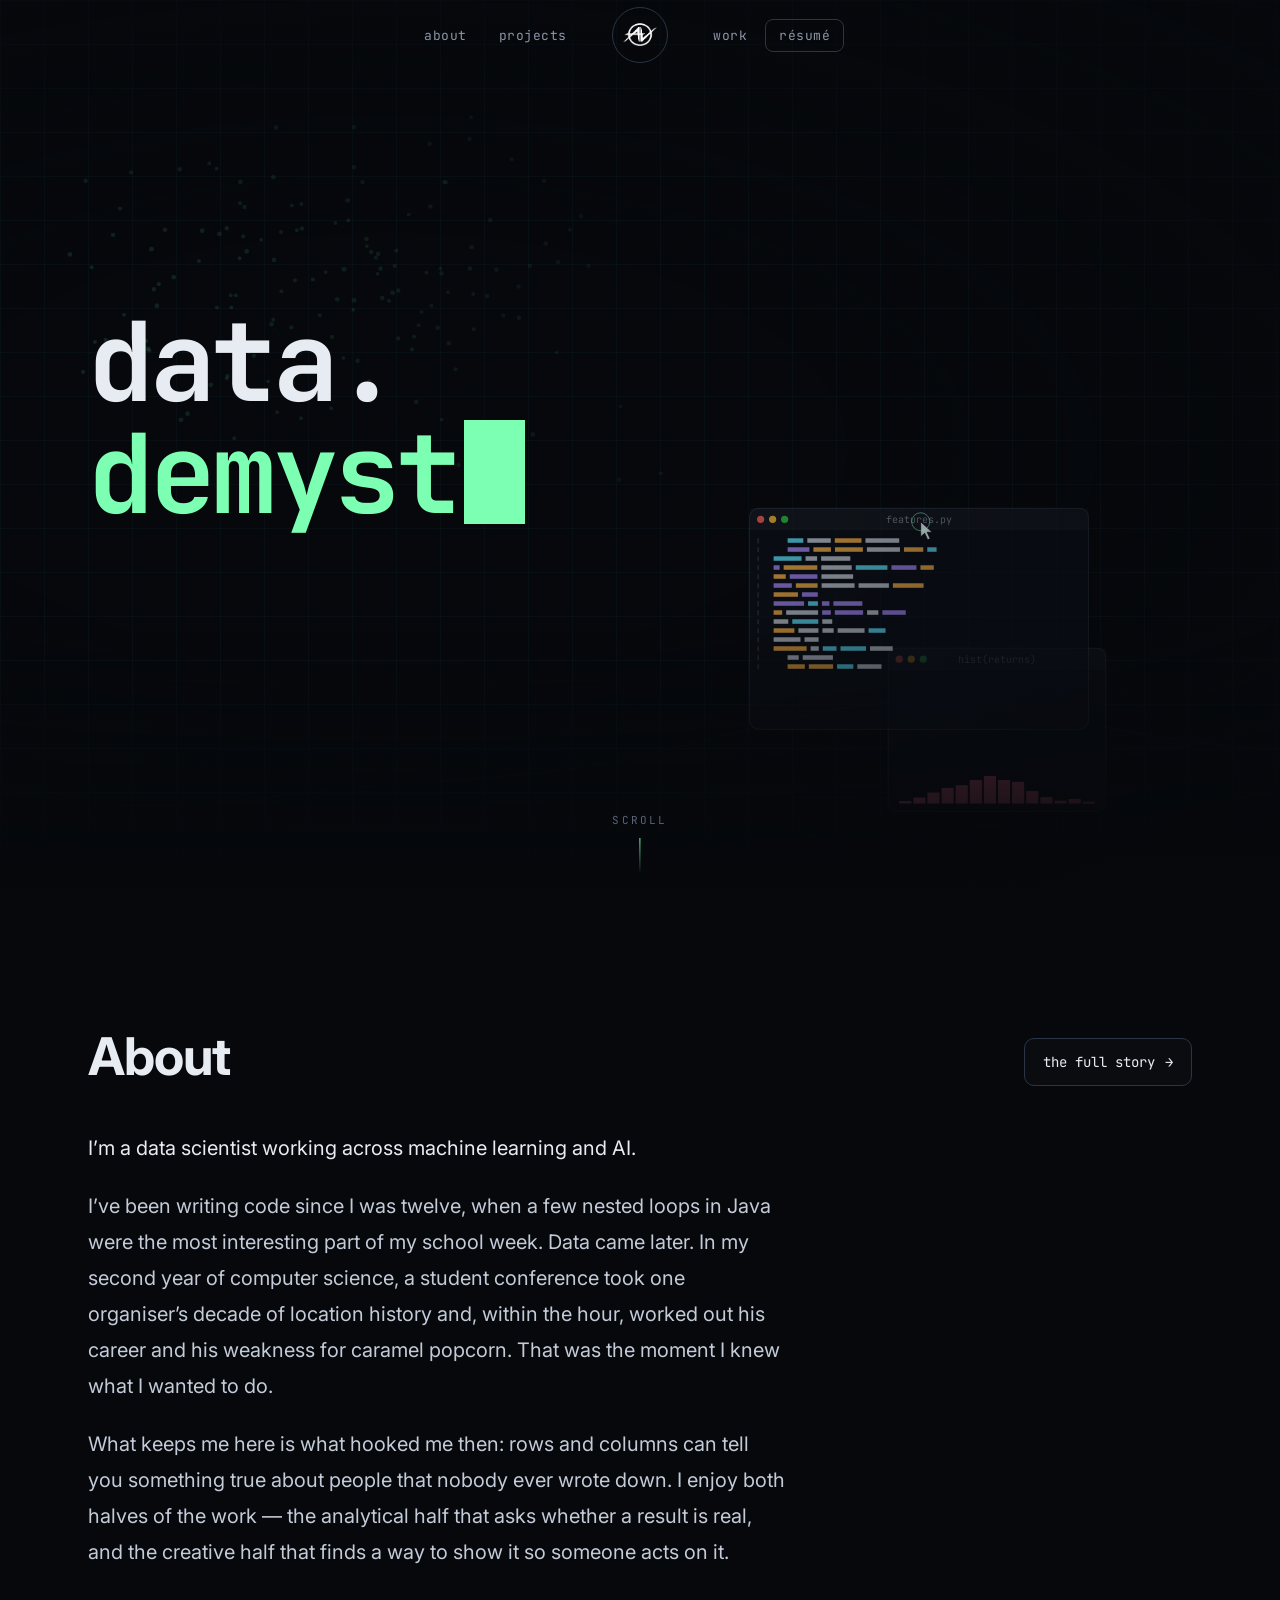
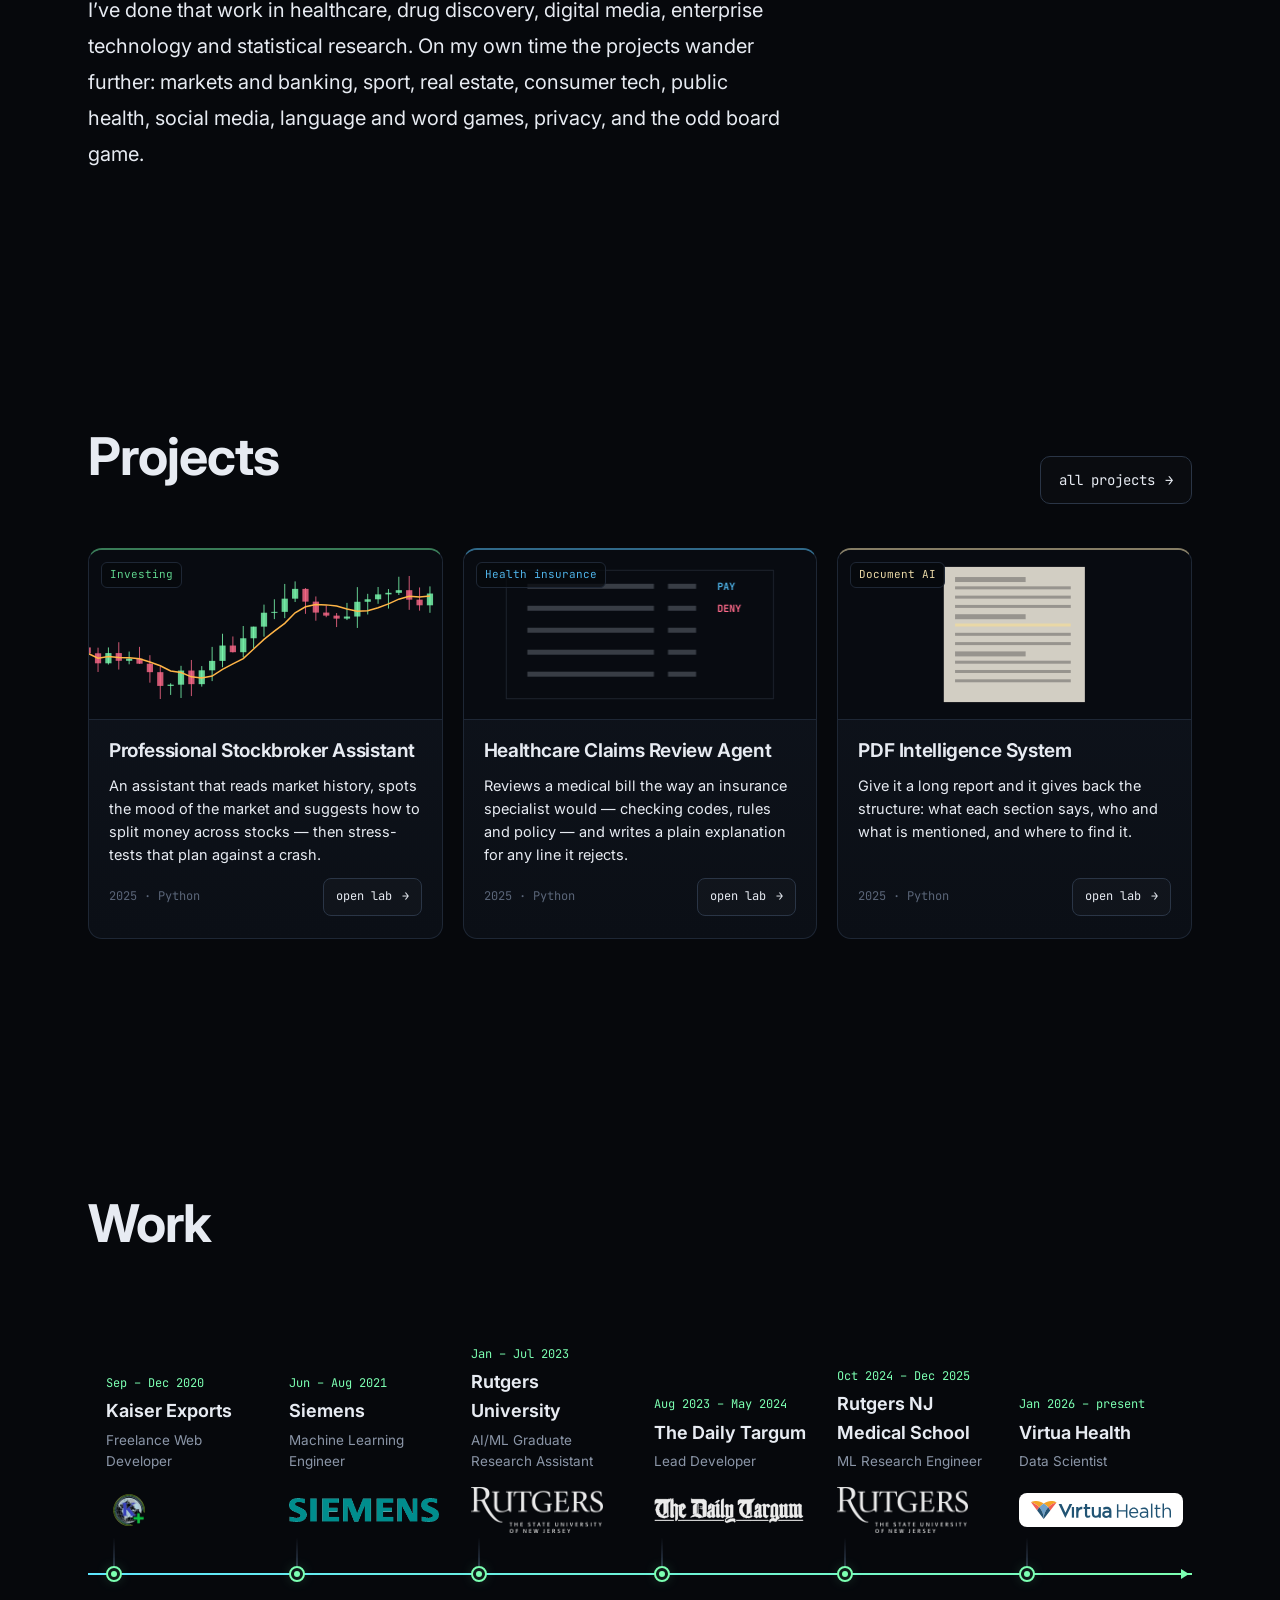
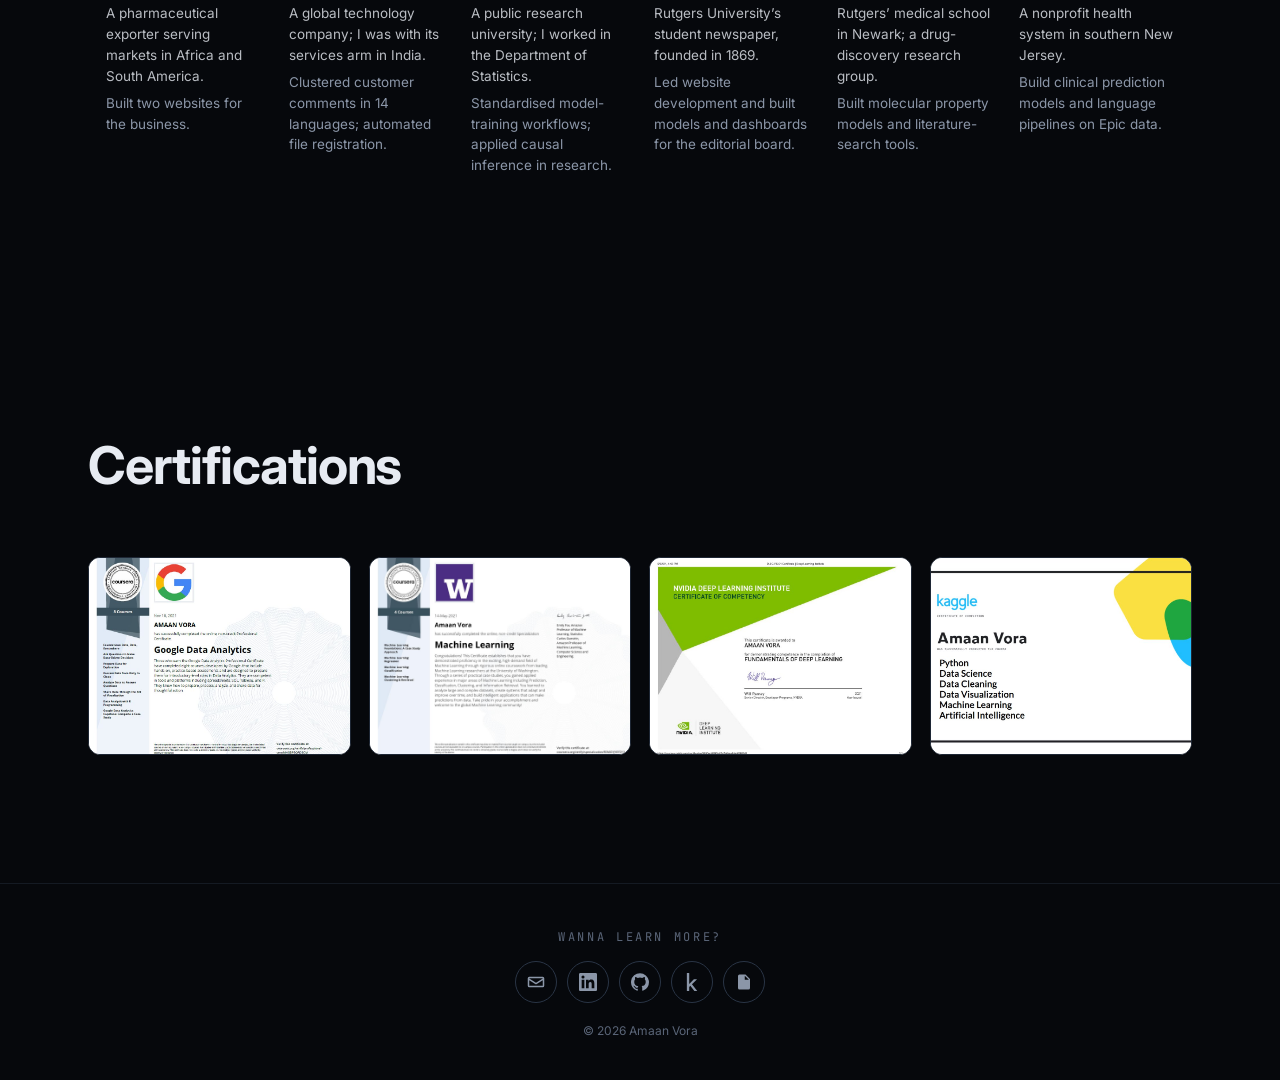
==== commit 1be4c4c9: "Smoother pages, timeline logos above the dots, two Rutgers roles, Siemens title, smaller hero - proj" ====
--- a/index.html
+++ b/index.html
@@ -45,7 +45,6 @@
       <div class="section-head reveal">
         <div>
           <h2 class="title">Projects</h2>
-          <p class="lede">Every project has a live lab — real models running in your browser, not screenshots.</p>
         </div>
         <a class="btn" href="projects.html">all projects <span class="arr">→</span></a>
       </div>
--- a/css/style.css
+++ b/css/style.css
@@ -27,7 +27,7 @@
 }
 
 * { box-sizing: border-box; }
-html { scroll-behavior: smooth; }
+html { scroll-behavior: auto; }
 html, body { margin: 0; background: var(--bg); color: var(--text); }
 body {
   font-family: var(--sans);
@@ -51,10 +51,10 @@
   position: fixed; inset: 0 0 auto 0; z-index: 50;
   display: grid; grid-template-columns: 1fr auto 1fr; align-items: center; gap: clamp(10px, 3vw, 36px);
   padding: 12px var(--gutter);
-  transition: background .3s, backdrop-filter .3s, border-color .3s;
+  transition: background .3s, border-color .3s;
   border-bottom: 1px solid transparent;
 }
-.nav.scrolled { background: rgba(6, 8, 12, .72); backdrop-filter: blur(12px); border-color: var(--line); }
+.nav.scrolled { background: rgba(6, 8, 12, .94); border-color: var(--line); }
 .nav .brand { display: grid; place-items: center; width: 46px; height: 46px; border-radius: 50%; position: relative; transition: transform .3s; }
 .nav .brand::after { content: ''; position: absolute; inset: -5px; border-radius: 50%; border: 1px solid var(--line-2); transition: border-color .3s, inset .3s; }
 .nav .brand:hover { transform: scale(1.05); }
@@ -134,7 +134,7 @@
 .social {
   display: inline-flex; align-items: center; gap: 9px; padding: 10px 14px; border-radius: 10px;
   border: 1px solid var(--line-2); font-family: var(--mono); font-size: 13px; color: var(--text);
-  background: rgba(6,8,12,.55); backdrop-filter: blur(6px);
+  background: rgba(6,8,12,.8);
   transition: border-color .2s, color .2s, transform .2s;
 }
 .social svg { width: 17px; height: 17px; fill: currentColor; }
@@ -204,24 +204,27 @@
 
 /* work timeline */
 .timeline-scroller { overflow-x: auto; overflow-y: hidden; padding: 8px 0 18px; scrollbar-width: thin; scrollbar-color: var(--line-2) transparent; }
-.timeline { position: relative; display: grid; grid-auto-flow: column; grid-auto-columns: minmax(250px, 1fr); min-width: 100%; padding: 0 4px; }
-.timeline .axis { position: absolute; left: 0; right: 0; top: 210px; height: 2px; background: var(--line); }
+.timeline { position: relative; display: grid; grid-auto-flow: column; grid-auto-columns: minmax(172px, 1fr); min-width: 100%; padding: 0 4px; }
+.timeline .axis { position: absolute; left: 0; right: 0; top: 250px; height: 2px; background: var(--line); }
 .timeline .axis i { position: absolute; inset: 0; background: linear-gradient(90deg, var(--accent-2), var(--accent)); transform-origin: left; transform: scaleX(0); transition: transform 1.6s cubic-bezier(.6,.1,.2,1); }
 .timeline.in .axis i { transform: scaleX(1); }
 .timeline .axis::after { content: ''; position: absolute; right: -2px; top: -4px; border: 5px solid transparent; border-left: 8px solid var(--accent); }
-.tnode { position: relative; padding: 0 18px; height: 340px; }
-.tnode .above { position: absolute; left: 18px; right: 18px; bottom: calc(340px - 210px + 22px); display: flex; flex-direction: column; gap: 4px; }
+.tnode { position: relative; padding: 0 14px; height: 440px; }
+.tnode .above { position: absolute; left: 14px; right: 14px; bottom: calc(100% - 250px + 40px); display: flex; flex-direction: column; gap: 4px; }
 .tnode .dates { font-family: var(--mono); font-size: 12px; color: var(--accent); }
 .tnode .org { font-size: 18px; font-weight: 650; }
 .tnode .role { font-size: 13.5px; color: var(--muted); }
-.tnode .logo { height: 50px; display: flex; align-items: center; margin-top: 12px; }
-.tnode .logo img { max-height: 50px; max-width: 170px; object-fit: contain; filter: drop-shadow(0 0 0 transparent); opacity: .92; }
-.tnode .dot { position: absolute; left: 18px; top: 203px; width: 16px; height: 16px; border-radius: 50%; background: var(--bg); border: 2px solid var(--accent); transform: scale(0); transition: transform .4s cubic-bezier(.3,1.6,.5,1); }
+.tnode .logo { height: 46px; display: flex; align-items: center; margin-top: 10px; }
+.tnode .logo img { max-height: 46px; max-width: 150px; object-fit: contain; filter: drop-shadow(0 0 0 transparent); opacity: .92; }
+.tnode .dot { position: absolute; left: 14px; top: 243px; width: 16px; height: 16px; border-radius: 50%; background: var(--bg); border: 2px solid var(--accent); transform: scale(0); transition: transform .4s cubic-bezier(.3,1.6,.5,1); }
 .tnode .dot::after { content: ''; position: absolute; inset: 3px; border-radius: 50%; background: var(--accent); box-shadow: 0 0 14px var(--accent); }
 .timeline.in .tnode .dot { transform: scale(1); }
-.tnode .below { position: absolute; top: 240px; left: 18px; right: 18px; font-size: 14px; color: var(--muted); line-height: 1.55; opacity: 0; transform: translateY(8px); transition: .6s; }
+.tnode .logo img.plate { background: #fff; padding: 8px 12px; border-radius: 8px; opacity: 1; max-width: 140px; box-sizing: content-box; max-height: 24px; }
+.tnode .below p { margin: 0 0 6px; }
+.tnode .below p:first-child { color: var(--text); opacity: .8; }
+.tnode .below { position: absolute; top: 280px; left: 14px; right: 14px; font-size: 13.5px; color: var(--muted); line-height: 1.55; opacity: 0; transform: translateY(8px); transition: .6s; }
 .timeline.in .tnode .below { opacity: 1; transform: none; }
-.tnode .stem { position: absolute; left: 25px; top: 176px; width: 2px; height: 27px; background: linear-gradient(transparent, var(--line-2)); }
+.tnode .stem { position: absolute; left: 21px; top: 214px; width: 2px; height: 29px; background: linear-gradient(transparent, var(--line-2)); }
 
 /* certificates */
 .certs { display: grid; grid-template-columns: repeat(auto-fit, minmax(200px, 1fr)); gap: 18px; }
@@ -348,13 +351,13 @@
 .mv-hero { position: relative; height: 100svh; min-height: 600px; overflow: hidden; background: #000; display: flex; align-items: center; justify-content: center; text-align: center; }
 .mv-hero #reel { position: absolute; inset: 0; width: 100%; height: 100%; }
 .mv-hero::after { content: ''; position: absolute; inset: 0; z-index: 2; pointer-events: none; background: radial-gradient(ellipse at 50% 46%, transparent 38%, rgba(0,0,0,.72) 100%); }
-.mv-grain { position: absolute; inset: -40px; z-index: 3; pointer-events: none; opacity: .075; background-image: var(--grain); background-size: 180px; animation: grain .9s steps(5) infinite; }
+.mv-grain { position: absolute; inset: -40px; z-index: 3; pointer-events: none; opacity: .075; will-change: transform; background-image: var(--grain); background-size: 180px; animation: grain .9s steps(5) infinite; }
 @keyframes grain { 0% { transform: translate(0,0); } 20% { transform: translate(-22px,14px); } 40% { transform: translate(18px,-26px); } 60% { transform: translate(-12px,30px); } 80% { transform: translate(26px,8px); } 100% { transform: translate(0,0); } }
 .mv-scan { position: absolute; inset: 0; z-index: 3; pointer-events: none;
-  background: repeating-linear-gradient(to bottom, rgba(255,255,255,.035) 0 1px, rgba(0,0,0,.28) 1px 3px); mix-blend-mode: multiply; }
+  background: repeating-linear-gradient(to bottom, rgba(255,255,255,.02) 0 1px, rgba(0,0,0,.22) 1px 3px); }
 .mv-scan::before { content: ''; position: absolute; inset: 0; background: radial-gradient(ellipse 120% 90% at 50% 50%, transparent 55%, rgba(0,0,0,.85) 100%); box-shadow: inset 0 0 120px rgba(0,0,0,.9); }
-.mv-scan::after { content: ''; position: absolute; left: 0; right: 0; height: 22vh; top: -22vh; background: linear-gradient(transparent, rgba(190,230,255,.045), transparent); animation: roll 7s linear infinite; }
-@keyframes roll { to { top: 100%; } }
+.mv-scan::after { content: ''; position: absolute; left: 0; right: 0; height: 22vh; top: 0; transform: translateY(-22vh); will-change: transform; background: linear-gradient(transparent, rgba(190,230,255,.045), transparent); animation: roll 7s linear infinite; }
+@keyframes roll { to { transform: translateY(100svh); } }
 .mv-shade { position: absolute; inset: 0; z-index: 4; background: #040507; opacity: 0; pointer-events: none; }
 .mv-titles { position: relative; z-index: 2; padding: 0 16px; transform: translateY(-4vh); }
 .mv-title { font-family: var(--cine); font-weight: 700; font-size: clamp(48px, 11vw, 150px); line-height: 1; margin: 0; letter-spacing: .12em; text-transform: uppercase; white-space: nowrap;
@@ -479,7 +482,7 @@
 
 /* the door tag: a quiet label pinned above the entrance */
 .door-tag { position: fixed; z-index: 7; left: 0; top: 0; --acc: var(--accent); --stem: 50%; display: flex; flex-direction: column; align-items: flex-start; gap: 3px; min-width: 300px; max-width: min(380px, calc(100vw - 28px)); padding: 14px 18px 14px 20px; text-align: left; color: var(--text); cursor: pointer;
-  background: rgba(8, 10, 14, .78); -webkit-backdrop-filter: blur(10px) saturate(1.2); backdrop-filter: blur(10px) saturate(1.2); border: 1px solid rgba(255,255,255,.13); border-radius: 12px; box-shadow: 0 18px 50px rgba(0,0,0,.45), inset 3px 0 0 var(--acc);
+  background: rgba(8, 10, 14, .9); border: 1px solid rgba(255,255,255,.13); border-radius: 12px; box-shadow: 0 18px 50px rgba(0,0,0,.45), inset 3px 0 0 var(--acc);
   opacity: 0; transition: opacity .35s, box-shadow .2s, border-color .2s; will-change: transform; }
 .door-tag.show { opacity: 1; }
 .door-tag::after { content: ''; position: absolute; top: var(--sy, 50%); height: 1px; width: var(--reach, 40px); }
@@ -529,7 +532,7 @@
 
 /* inside: the modal */
 .wmodal[hidden], .walk-end[hidden] { display: none !important; }
-.wmodal { position: fixed; inset: 0; z-index: 60; display: flex; align-items: center; justify-content: center; padding: 70px 16px 20px; background: rgba(3,4,6,.78); backdrop-filter: blur(6px); opacity: 0; transition: opacity .35s; }
+.wmodal { position: fixed; inset: 0; z-index: 60; display: flex; align-items: center; justify-content: center; padding: 70px 16px 20px; background: rgba(3,4,6,.88); opacity: 0; transition: opacity .35s; }
 .wmodal.show { opacity: 1; }
 .wm-card { width: min(940px, 100%); max-height: calc(100svh - 100px); overflow: auto; background: linear-gradient(180deg, #10141c, #0b0e14); border: 1px solid var(--line-2); border-radius: 16px; padding: 28px clamp(20px, 4vw, 36px) 26px; box-shadow: 0 40px 120px rgba(0,0,0,.6); transform: translateY(14px); transition: transform .4s cubic-bezier(.2,.7,.2,1); }
 .wmodal.show .wm-card { transform: none; }
@@ -685,7 +688,7 @@
 .hero .socials { margin-top: 34px; }
 .home-about .title { margin-bottom: 0; }
 .reel { display: grid; grid-template-columns: repeat(4, 1fr); gap: 1px; background: linear-gradient(90deg, transparent, rgba(42,53,70,.7) 12%, rgba(42,53,70,.7) 88%, transparent); border-top: 1px solid rgba(42,53,70,.55); border-bottom: 1px solid rgba(42,53,70,.55); }
-.reel .hl { background: rgba(6,8,12,.82); backdrop-filter: blur(3px); padding: 26px 22px 24px; display: flex; flex-direction: column; gap: 4px; min-height: 172px; transition: background .3s; }
+.reel .hl { background: rgba(6,8,12,.9); padding: 26px 22px 24px; display: flex; flex-direction: column; gap: 4px; min-height: 172px; transition: background .3s; }
 .reel .hl:hover { background: rgba(12,18,26,.9); }
 .reel .hl b { font-family: var(--mono); font-weight: 700; font-size: clamp(22px, 2.4vw, 30px); letter-spacing: -.02em; color: var(--text); line-height: 1.15; }
 .reel .hl:nth-child(4n+1) b { color: var(--accent); }
@@ -773,3 +776,70 @@
 /* puzzle book */
 body[data-theme="puzzle"] { --skin-bg: #0c0d10; --skin-panel: #121317; --skin-line: #2a2d35; --skin-tex: linear-gradient(rgba(229,231,235,.03) 1px, transparent 1px), linear-gradient(90deg, rgba(229,231,235,.03) 1px, transparent 1px); }
 body[data-theme="puzzle"] .lab { background-size: 30px 30px; }
+
+/* ---------- project pages: everything laid out, nothing behind menus ---------- */
+.metrics.m1 { grid-template-columns: 1fr; max-width: 360px; } .metrics.m2 { grid-template-columns: 1fr 1fr; max-width: 560px; }
+.lab-body .tabpane { display: block; }
+.lab-body .tabpane + .tabpane { margin-top: 44px; padding-top: 30px; border-top: 1px dashed var(--skin-line, var(--line-2)); }
+.ch-h { display: flex; align-items: baseline; gap: 12px; margin: 0 0 14px; font-family: var(--skin-font, var(--sans)); font-size: clamp(19px, 2vw, 23px); font-weight: 650; text-transform: capitalize; }
+.ch-h span { font-family: var(--mono); font-size: 12px; color: var(--accent); }
+.explain .tech { margin-top: 8px; padding-top: 8px; border-top: 1px dashed rgba(255,255,255,.08); }
+.explain .tech p { font-size: 13.5px; color: #9aa6b8; margin: 0 0 6px; }
+.lab .srcs, .lab .next-ch { display: none; }
+.pcard.linked { cursor: pointer; }
+
+/* ---------- whole-page domain themes: the page wears the same skin as its lab ---------- */
+body[data-theme][data-page="projects"] { background-color: var(--skin-bg, var(--bg)); background-image: var(--skin-tex, none); }
+body[data-theme] .pd-head { border-bottom-color: var(--skin-line, var(--line)); background: transparent; }
+body[data-theme] .pd-head h1 { font-family: var(--skin-font, var(--sans)); }
+body[data-theme] .metrics { background: var(--skin-line, var(--line)); border-color: var(--skin-line, var(--line)); }
+body[data-theme] .metrics div, body[data-theme] .p-story .ps { background: var(--skin-panel, var(--bg-2)); }
+body[data-theme] .p-story { border-color: var(--skin-line, var(--line)); }
+body[data-theme] .lab { background-color: transparent; background-image: none; border-color: var(--skin-line, var(--line-2)); }
+body[data-theme] .lab-bar { background: var(--skin-bar, #0a0e15); }
+body[data-theme="finance"] .lab, body[data-theme="realestate"] .lab, body[data-theme="world"] .lab, body[data-theme="search"] .lab, body[data-theme="puzzle"] .lab { background-size: auto; }
+body[data-theme="finance"][data-page="projects"] { background-size: 22px 22px; }
+body[data-theme="realestate"][data-page="projects"] { background-size: 100px 100px, 100px 100px, 20px 20px, 20px 20px; }
+body[data-theme="world"][data-page="projects"] { background-size: 14px 14px; }
+body[data-theme="search"][data-page="projects"] { background-size: 100% 4px; }
+body[data-theme="puzzle"][data-page="projects"] { background-size: 30px 30px; }
+/* games: the whole page is the table — felt, wood rails, serif type */
+body[data-theme="game"][data-page="projects"] { background: radial-gradient(1200px 900px at 50% 400px, #17402b, #0a1d13 70%); background-color: #0a1d13; }
+body[data-theme="game"] .pd-head { border-bottom: 10px solid #3b2a1e; box-shadow: inset 0 -2px 0 #6b4c33; }
+body[data-theme="game"] .pd-head h1 { color: #f3e7c9; }
+body[data-theme="game"] .lab { border: 8px solid #3b2a1e; border-radius: 10px; }
+/* TV game show (La Ghigliottina): studio stage — spotlights, gold, bold type */
+body[data-theme="show"][data-page="projects"] { background: radial-gradient(700px 520px at 18% -10%, rgba(255,181,71,.22), transparent 70%), radial-gradient(700px 520px at 82% -10%, rgba(255,107,139,.18), transparent 70%), linear-gradient(#120b1c, #0b0712 900px); background-color: #0b0712; }
+body[data-theme="show"] .pd-head h1 { font-weight: 800; letter-spacing: -.01em; background: linear-gradient(180deg, #ffe3a3, #ffb547); -webkit-background-clip: text; background-clip: text; color: transparent; }
+body[data-theme="show"] .pd-head { border-bottom: 2px solid transparent; border-image: repeating-linear-gradient(90deg, #ffb547 0 10px, transparent 10px 22px) 1; }
+body[data-theme="show"] .lab { border: 2px solid rgba(255,181,71,.45); box-shadow: 0 0 0 6px rgba(255,181,71,.06), 0 40px 120px -40px rgba(255,107,139,.35); }
+body[data-theme="puzzle"] .pd-head h1 { font-family: var(--mono); }
+/* clinical pages: calm, clean, rounded */
+body[data-theme="claims"] .pd-head h1, body[data-theme="publichealth"] .pd-head h1 { font-weight: 600; }
+
+/* ---------- project overview: key points, collapsible ---------- */
+.p-ov { margin: 40px 0 0; border: 1px solid var(--skin-line, var(--line)); border-radius: 14px; background: var(--skin-panel, var(--bg-2)); }
+.p-ov summary { cursor: pointer; list-style: none; padding: 16px 20px; font-family: var(--skin-font, var(--sans)); font-weight: 650; font-size: 18px; display: flex; align-items: center; gap: 10px; }
+.p-ov summary::-webkit-details-marker { display: none; }
+.p-ov summary::after { content: '–'; margin-left: auto; font-family: var(--mono); color: var(--accent); }
+.p-ov:not([open]) summary::after { content: '+'; }
+.p-ov .ov-grid { display: grid; grid-template-columns: repeat(auto-fit, minmax(260px, 1fr)); gap: 4px 34px; padding: 0 20px 18px; border-top: 1px solid var(--skin-line, var(--line)); }
+.p-ov h3 { margin: 16px 0 6px; font-family: var(--mono); font-size: 11.5px; font-weight: 600; letter-spacing: .12em; text-transform: uppercase; color: var(--accent); }
+.p-ov ul { margin: 0; padding-left: 16px; }
+.p-ov li { font-size: 14.5px; line-height: 1.6; color: #cfd6e2; margin-bottom: 6px; }
+html:has(body[data-page="projects"][data-theme]) { background: none; }
+.wm-card { overscroll-behavior: contain; }
+.wm-logo:has(img) { width: auto; min-width: 64px; padding: 0 12px; } .wm-logo img { max-width: 150px; max-height: 40px; }
+
+.beat .beat-logo { display: inline-block; margin-top: 14px; background: #fff; padding: 8px 12px; border-radius: 8px; }
+.beat .beat-logo img { display: block; height: 22px; width: auto; }
+
+/* small screens: nothing in a lab spills past its edge */
+.seg { flex-wrap: wrap; max-width: 100%; }
+.explain code, .lab-body p code { overflow-wrap: anywhere; }
+#labBody .form { overflow-x: auto; -webkit-overflow-scrolling: touch; }
+
+/* project pages: hold the space below the lab until it has built itself, so nothing jumps */
+.lab-loading #labBody { min-height: 70vh; }
+.lab-loading #story, .lab-loading #nextProj, .lab-loading .footer { visibility: hidden; }
+.pd-boot .pd-head, .pd-boot main { visibility: hidden; }
